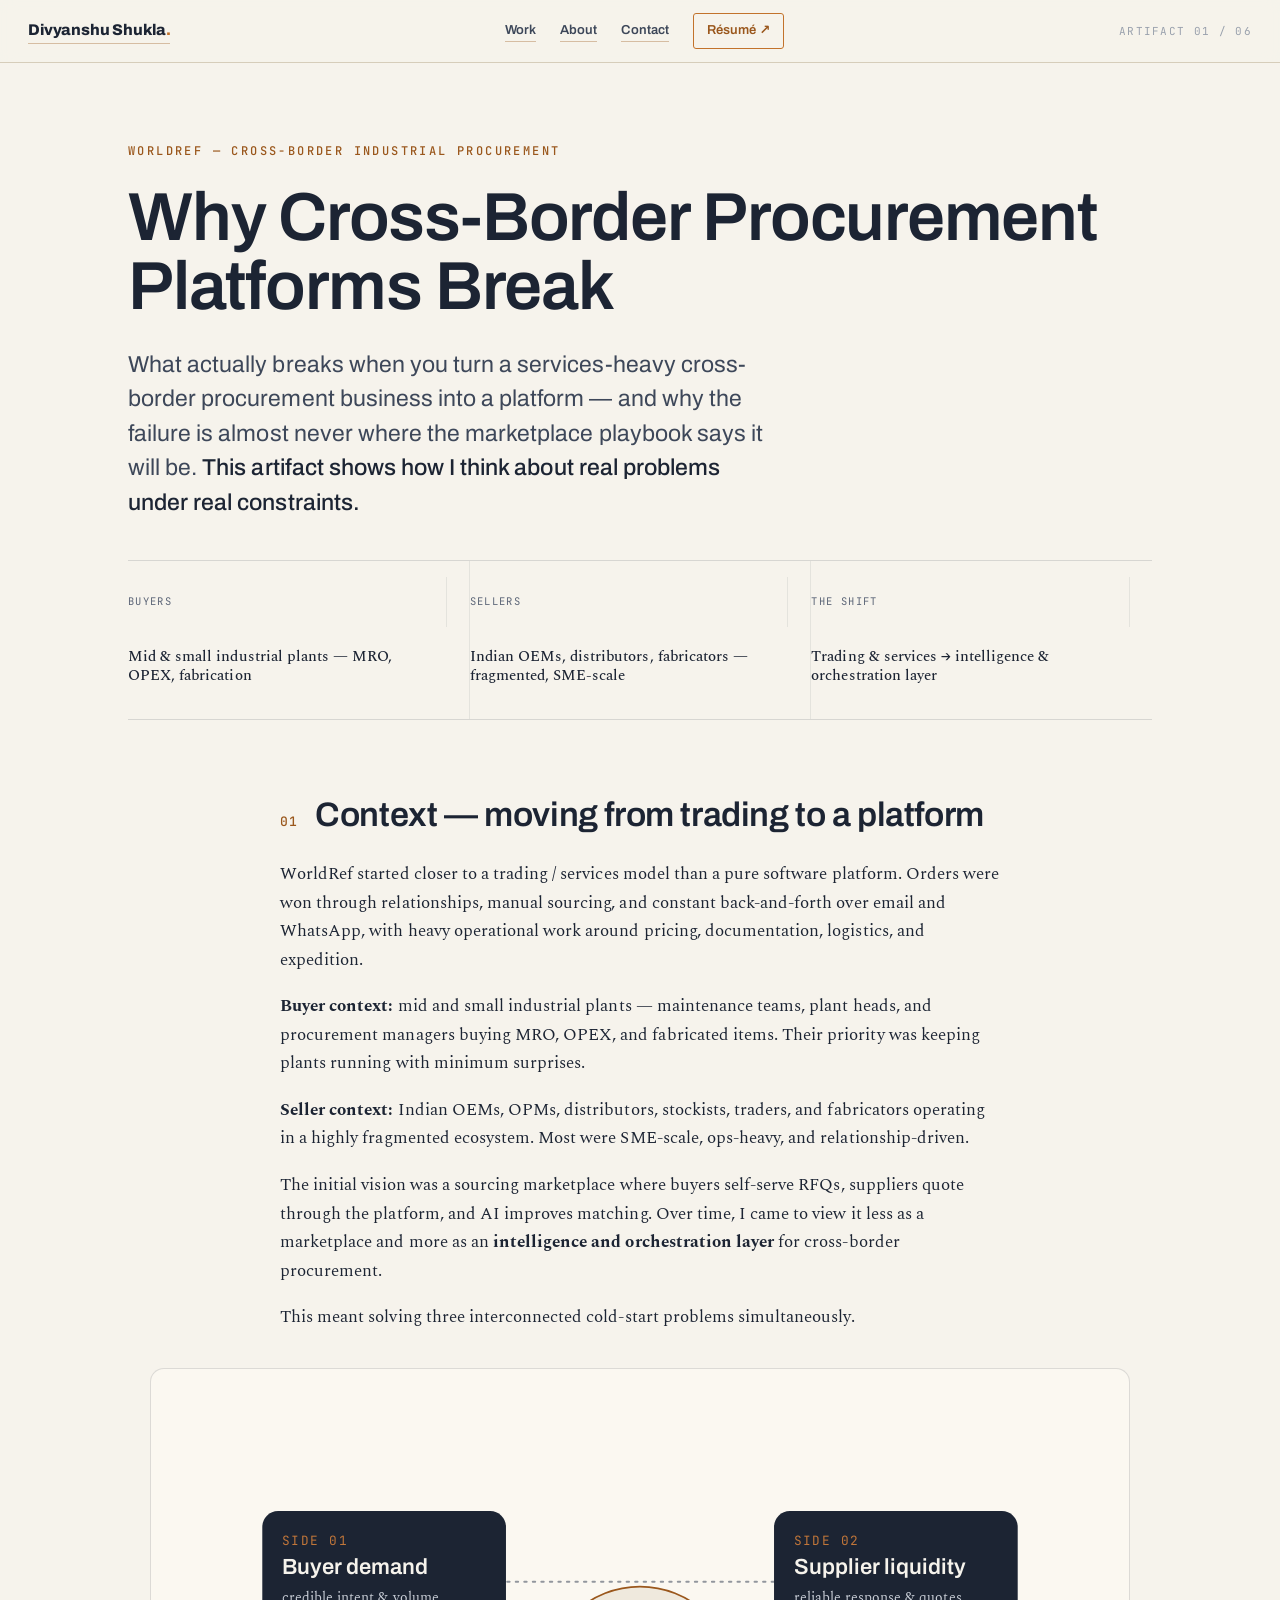
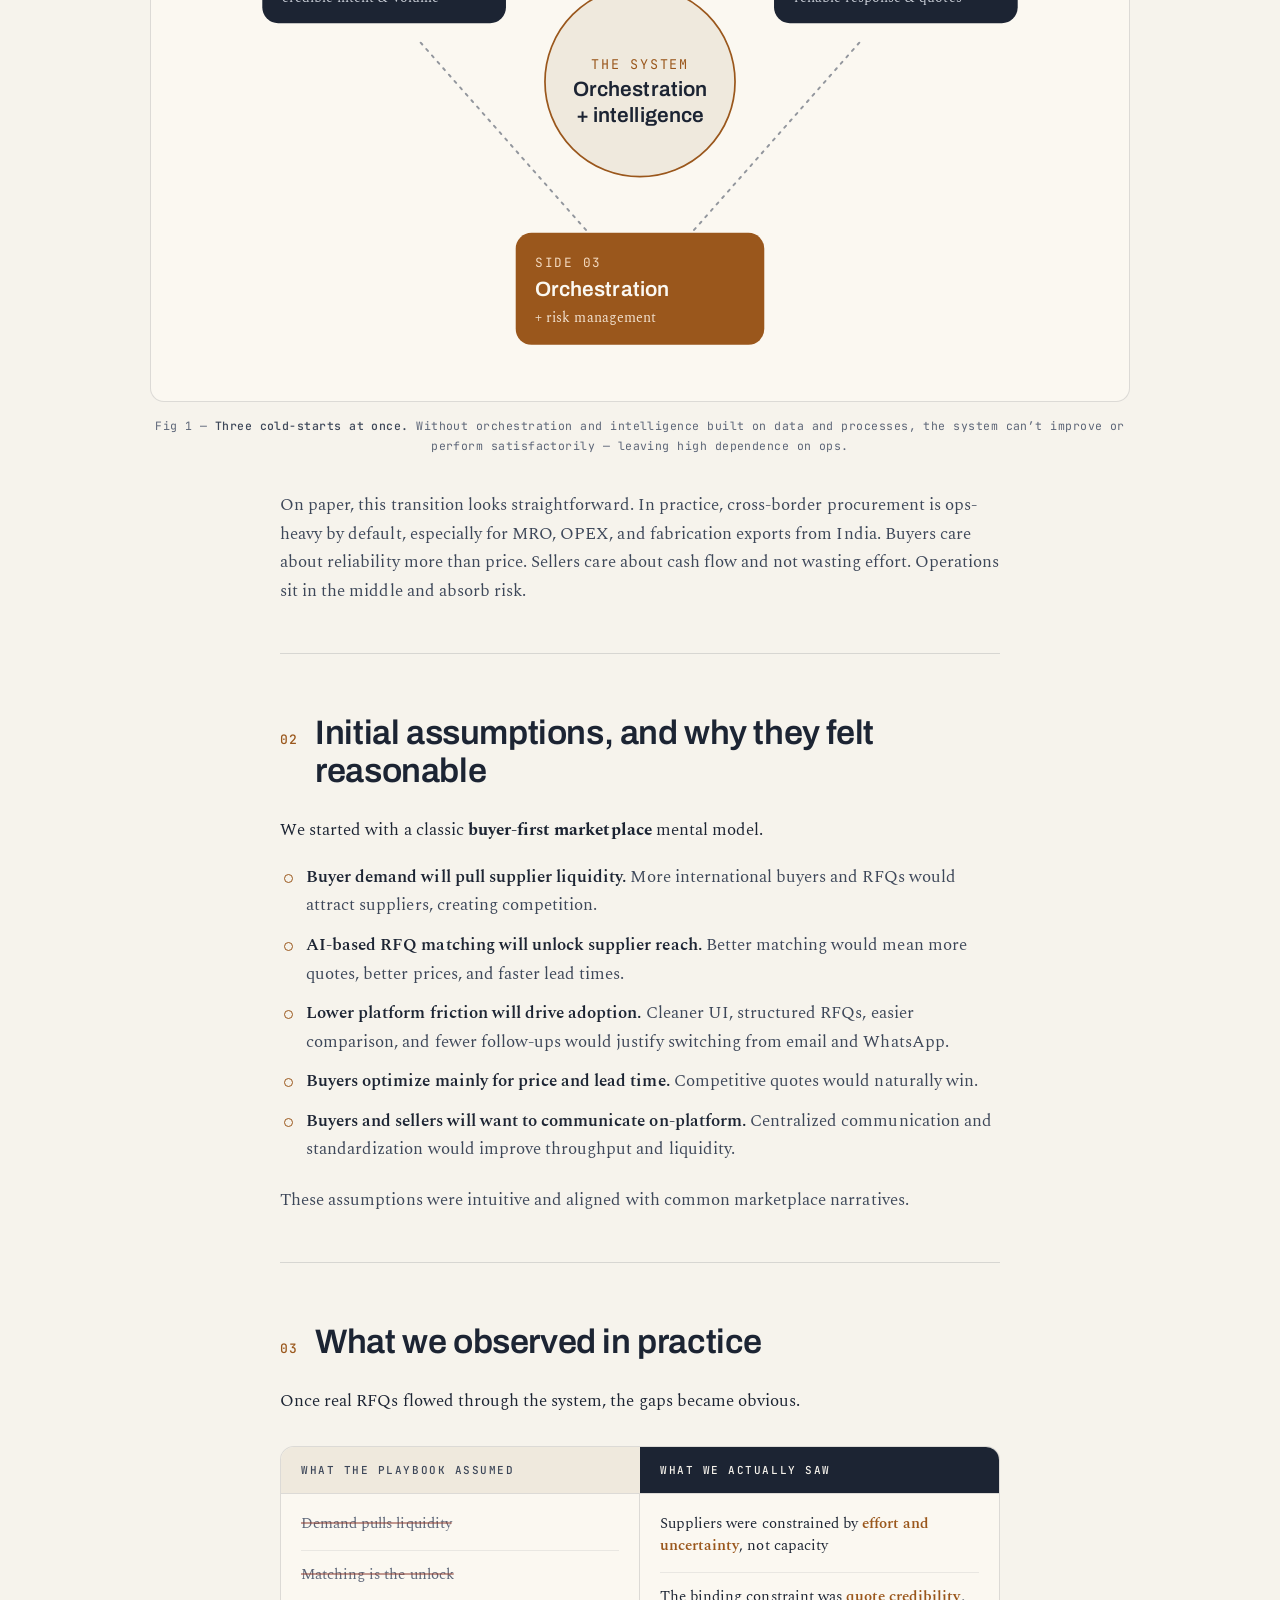
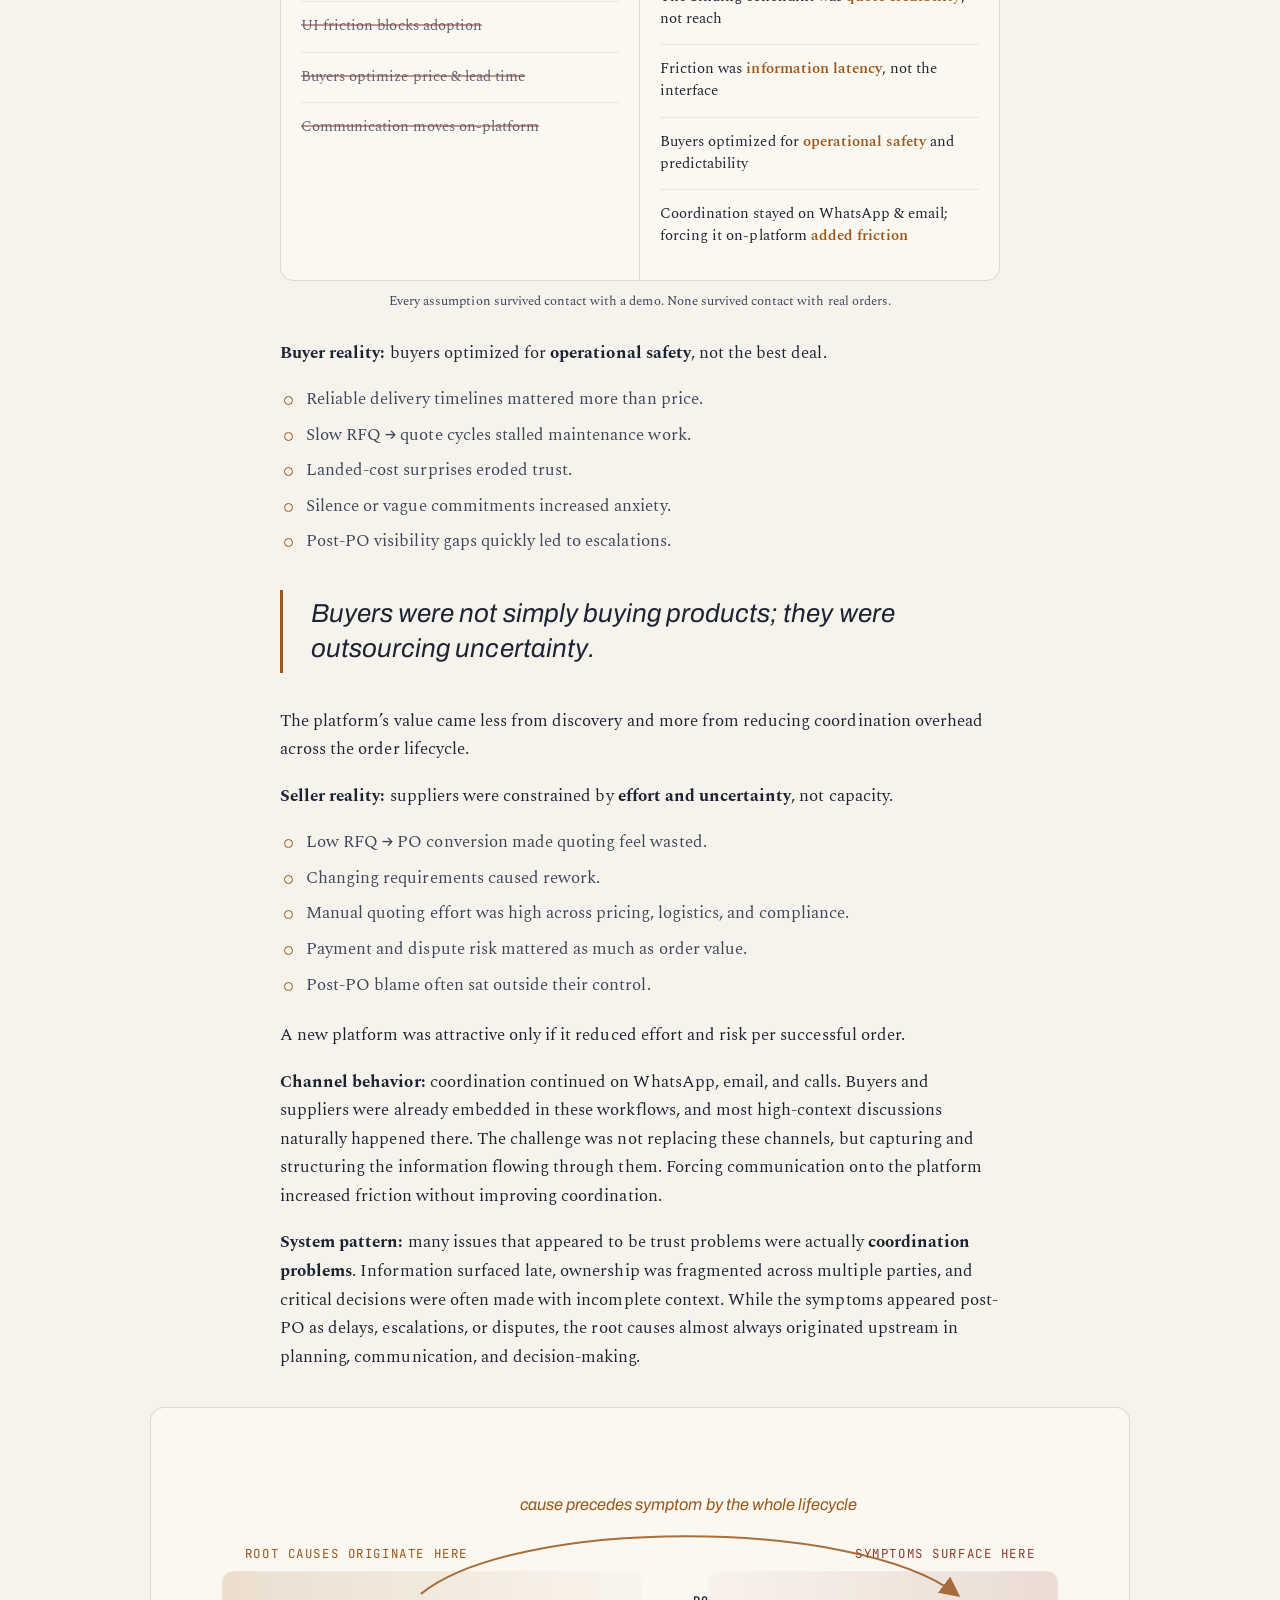
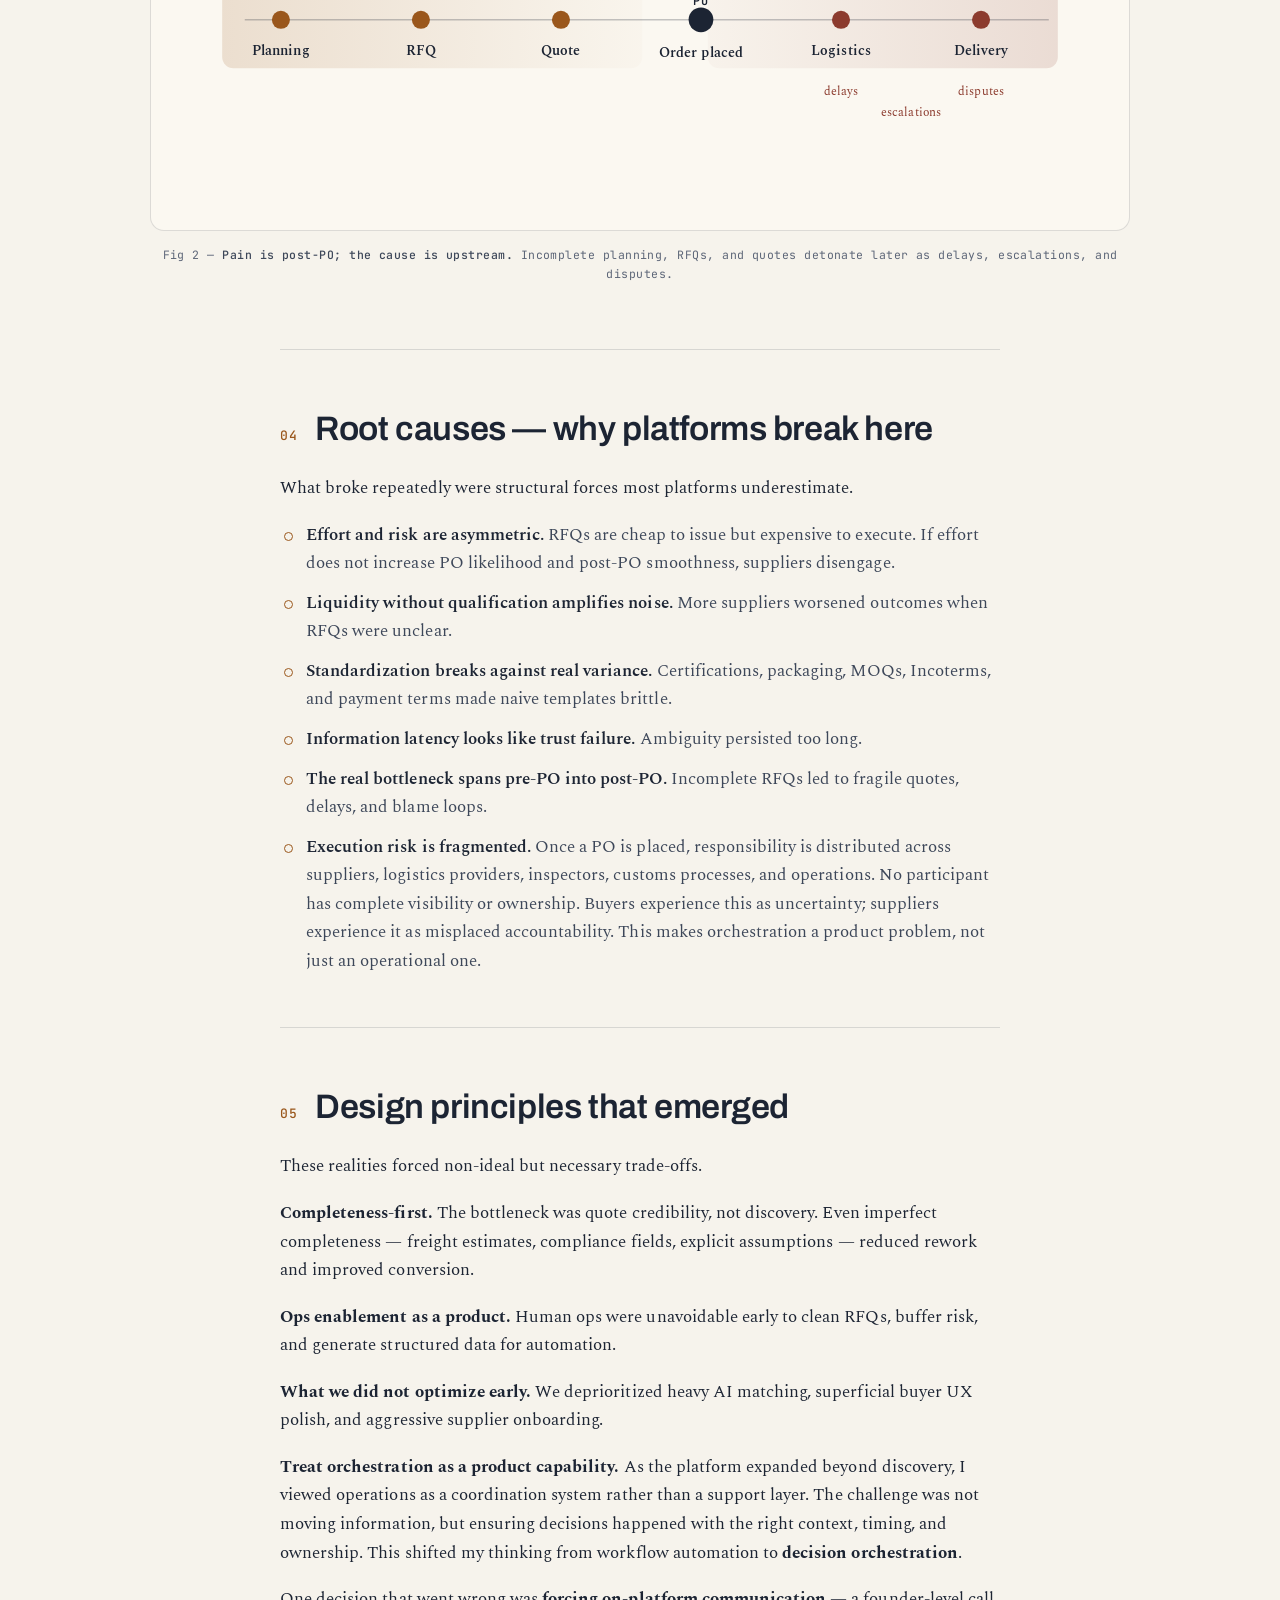
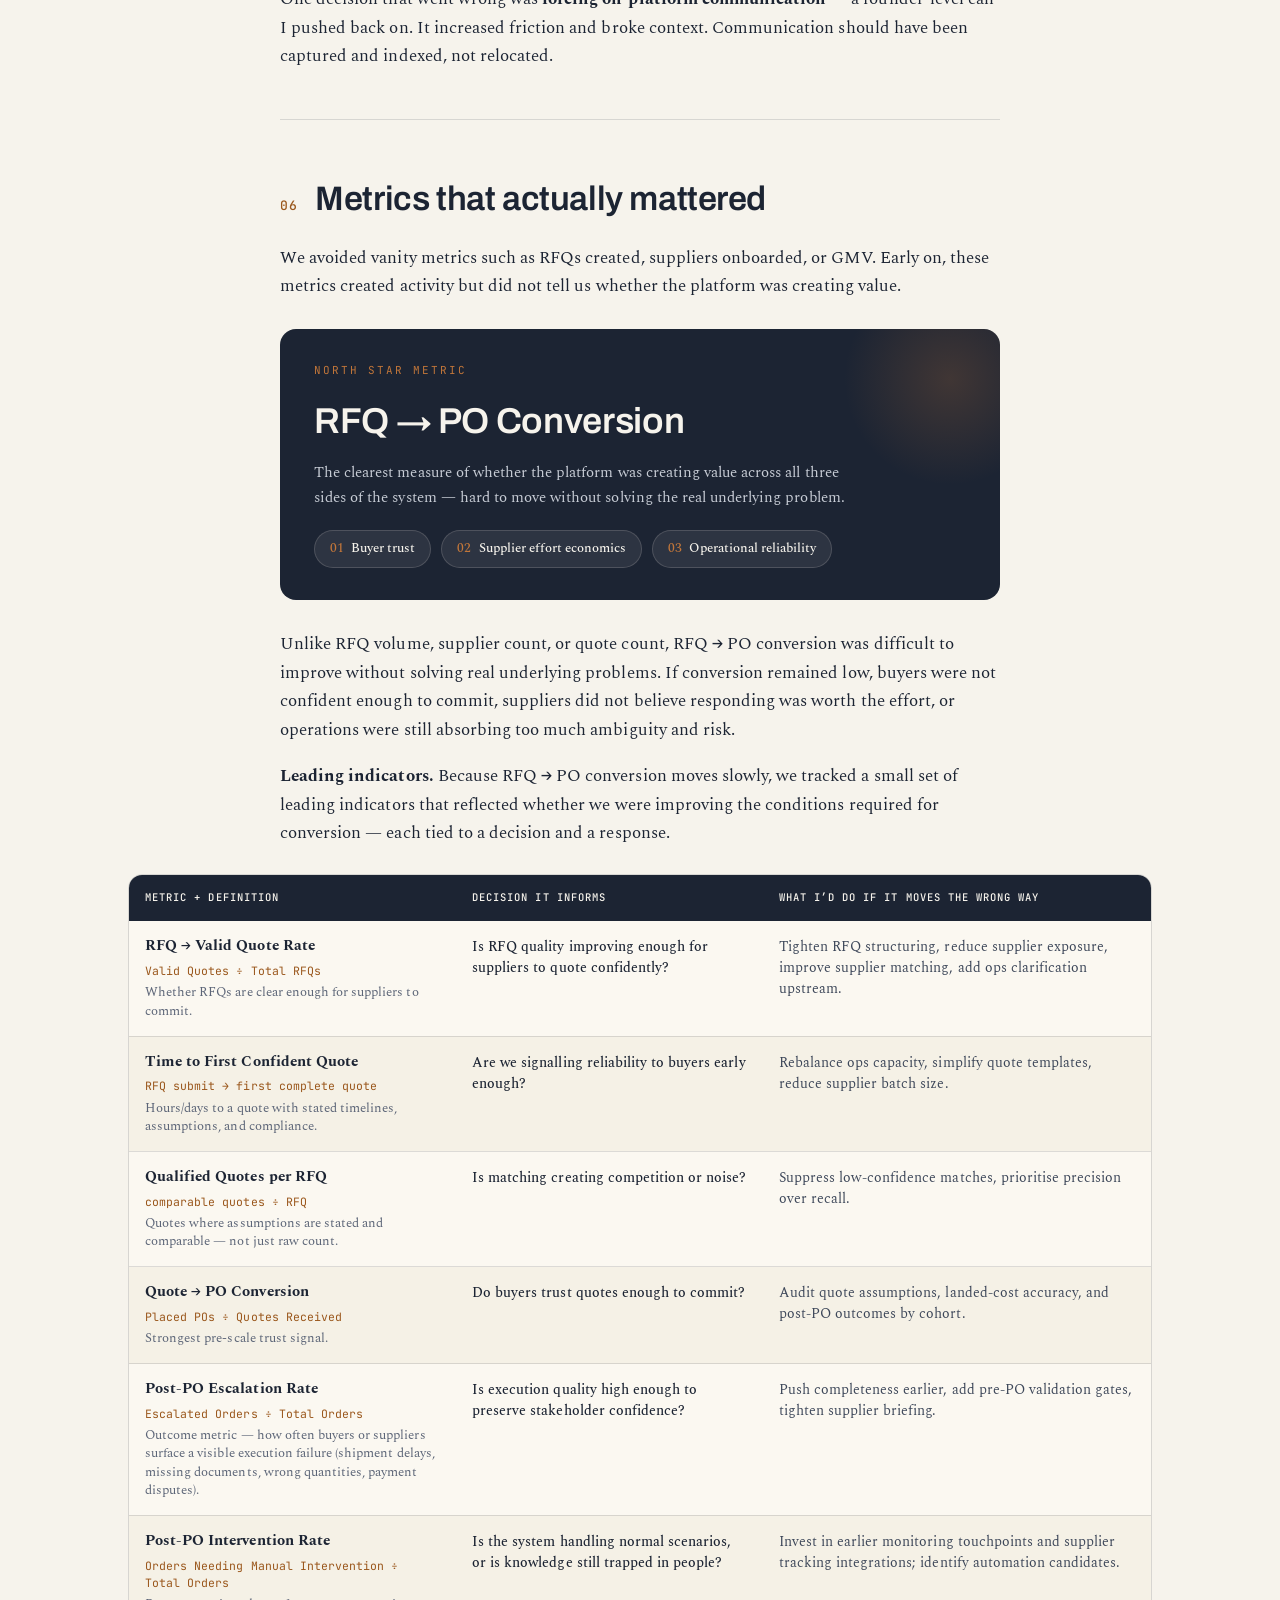
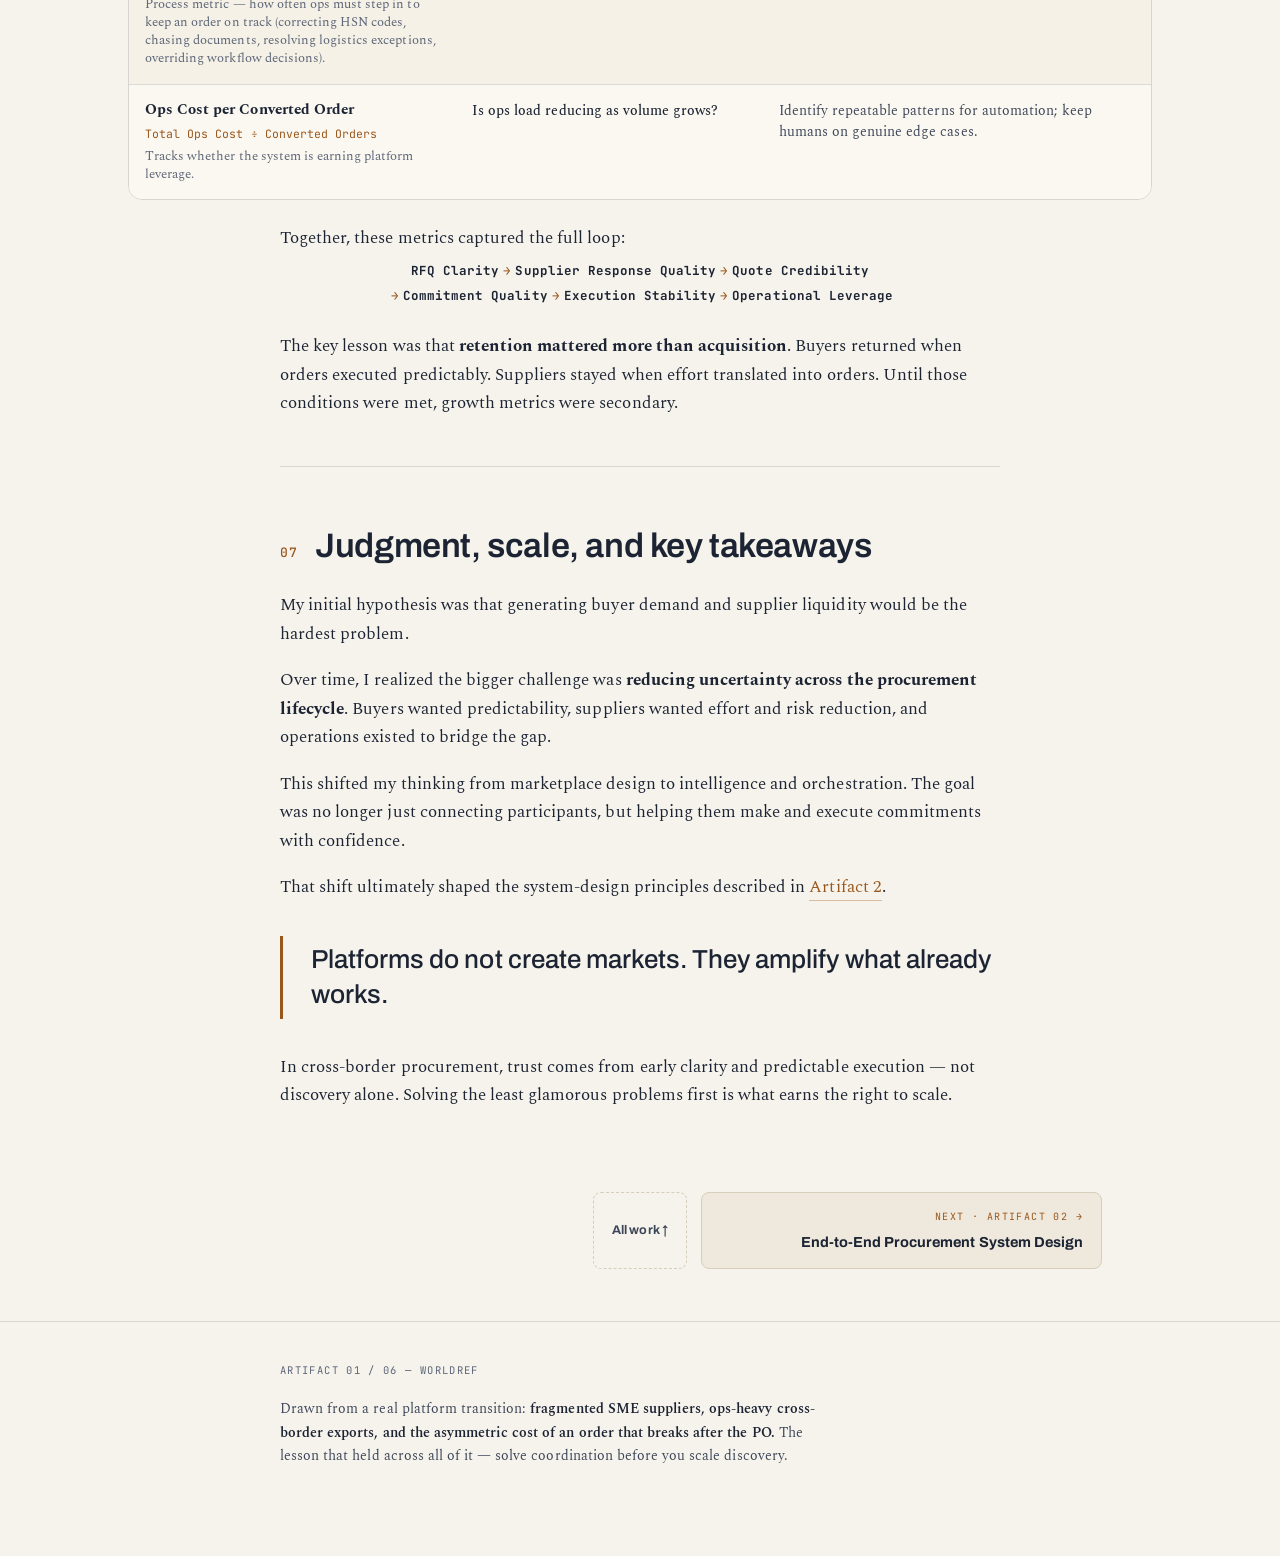
==== artifact-1-why-platforms-break.html @ 14a61c85 "Initial portfolio launch Static PM portfolio — 6 case-study artifacts + homepage, shared design syst" ====
<!DOCTYPE html>
<html lang="en">
<head>
<meta charset="utf-8">
<meta name="viewport" content="width=device-width, initial-scale=1">
<title>Why Cross-Border Procurement Platforms Break</title>
<link rel="preconnect" href="https://fonts.googleapis.com">
<link rel="preconnect" href="https://fonts.gstatic.com" crossorigin>
<link href="https://fonts.googleapis.com/css2?family=Spectral:ital,wght@0,400;0,500;0,600;1,400&family=Archivo:wght@400;500;600;700;800&family=JetBrains+Mono:wght@400;500&display=swap" rel="stylesheet">
<link rel="stylesheet" href="assets/pf-chrome.css">
<style>
  :root{
    --paper:#f6f3ec;
    --paper-2:#fbf8f1;
    --tan:#efe9dd;
    --tan-2:#e7e0d1;
    --ink:#1c2433;
    --slate:#3d4759;
    --slate-2:#5d6678;
    --amber:#9a571c;
    --amber-2:#c1763a;
    --clay:#8c3b2e;
    --line:rgba(28,36,51,.14);
    --line-2:rgba(28,36,51,.08);
    --serif:'Archivo',system-ui,-apple-system,sans-serif;
    --sans:'Spectral',Georgia,'Times New Roman',serif;
    --mono:'JetBrains Mono',ui-monospace,Menlo,monospace;
  }
  *{box-sizing:border-box}
  html{-webkit-text-size-adjust:100%}
  body{
    margin:0;background:var(--paper);color:var(--ink);
    font-family:var(--sans);font-size:17px;line-height:1.68;
    font-weight:400;letter-spacing:.002em;
    -webkit-font-smoothing:antialiased;text-rendering:optimizeLegibility;
  }
  ::selection{background:rgba(154,87,28,.22)}

  .wrap{max-width:1080px;margin:0 auto;padding:0 28px}
  .col{max-width:720px;margin-left:auto;margin-right:auto}

  /* ---- masthead ---- */
  .topbar{border-bottom:1px solid var(--line);background:rgba(246,243,236,.85);
    backdrop-filter:saturate(120%) blur(4px);position:sticky;top:0;z-index:20}
  .topbar .wrap{display:flex;justify-content:space-between;align-items:center;
    height:52px;font-family:var(--mono);font-size:11.5px;letter-spacing:.14em;
    text-transform:uppercase;color:var(--slate)}
  .topbar b{color:var(--ink);font-weight:500}
  .topbar .r{color:var(--slate-2)}

  header.hero{padding:78px 0 46px}
  .eyebrow{font-family:var(--mono);font-size:12px;letter-spacing:.2em;
    text-transform:uppercase;color:var(--amber);margin:0 0 22px;font-weight:500}
  h1{font-family:var(--serif);font-weight:600;font-size:clamp(38px,6.2vw,68px);
    line-height:1.02;letter-spacing:-.018em;margin:0 0 26px;
    font-optical-sizing:auto}
  .lede{font-family:var(--serif);font-weight:400;font-size:clamp(19px,2.4vw,23px);
    line-height:1.5;color:var(--slate);margin:0;max-width:640px}
  .lede b{color:var(--ink);font-weight:500}
  .metastrip{display:flex;flex-wrap:wrap;gap:0;margin-top:40px;
    border-top:1px solid var(--line);border-bottom:1px solid var(--line)}
  .metastrip div{flex:1 1 0;min-width:150px;padding:16px 22px 16px 0;
    border-right:1px solid var(--line-2)}
  .metastrip div:last-child{border-right:0}
  .metastrip .k{font-family:var(--mono);font-size:10.5px;letter-spacing:.13em;
    text-transform:uppercase;color:var(--slate-2);margin-bottom:5px}
  .metastrip .v{font-size:14.5px;color:var(--ink);font-weight:500;line-height:1.35}

  /* ---- sections ---- */
  section{padding:30px 0}
  .sechead{display:flex;align-items:baseline;gap:18px;margin:0 0 26px}
  .secnum{font-family:var(--mono);font-size:13px;color:var(--amber);
    font-weight:500;letter-spacing:.05em;flex:0 0 auto;padding-top:6px}
  .sechead h2{font-family:var(--serif);font-weight:600;
    font-size:clamp(25px,3.4vw,34px);line-height:1.12;letter-spacing:-.012em;margin:0}
  .rule{height:1px;background:var(--line);max-width:720px;margin:0 auto 30px}

  p{margin:0 0 18px}
  .col>p,.col>.bl,.col>.kicker{}
  .kicker{font-weight:600;color:var(--ink)}
  .muted{color:var(--slate)}
  a{color:var(--amber);text-decoration:none;border-bottom:1px solid rgba(154,87,28,.35)}
  a:hover{border-bottom-color:var(--amber)}

  /* labelled lead-in paragraph (design principles, buyer/seller) */
  .lead-term{font-weight:700;color:var(--ink)}

  /* bullet lists */
  ul.bl{list-style:none;margin:0 0 22px;padding:0}
  ul.bl li{position:relative;padding:0 0 0 26px;margin:0 0 11px;color:var(--slate)}
  ul.bl li::before{content:"";position:absolute;left:4px;top:11px;width:7px;height:7px;
    border:1.5px solid var(--amber);border-radius:50%}
  ul.bl li b{color:var(--ink);font-weight:600}
  ul.bl.tight li{margin-bottom:7px}

  /* pull quote */
  blockquote{margin:34px auto;max-width:720px;padding:6px 0 6px 28px;
    border-left:3px solid var(--amber);
    font-family:var(--serif);font-weight:400;font-style:italic;
    font-size:clamp(20px,2.7vw,26px);line-height:1.36;color:var(--ink)}

  /* figure scaffold */
  figure{margin:36px 0;max-width:980px;margin-left:auto;margin-right:auto}
  figure svg{display:block;width:100%;height:auto}
  figcaption{font-family:var(--mono);font-size:11.5px;letter-spacing:.04em;
    color:var(--slate-2);margin-top:14px;text-align:center}
  figcaption b{color:var(--slate);font-weight:500}
  .figframe{background:var(--paper-2);border:1px solid var(--line);
    border-radius:14px;padding:30px 26px}

  /* reality vs expectation grid */
  .vs{display:grid;grid-template-columns:1fr 1fr;gap:0;margin:30px 0 8px;
    border:1px solid var(--line);border-radius:14px;overflow:hidden;background:var(--paper-2)}
  .vs .vh{font-family:var(--mono);font-size:11px;letter-spacing:.14em;
    text-transform:uppercase;padding:14px 20px;font-weight:500}
  .vs .vh.l{background:var(--tan);color:var(--slate)}
  .vs .vh.r{background:var(--ink);color:var(--paper)}
  .vs .vcol{padding:6px 20px 18px;border-top:1px solid var(--line)}
  .vs .vcol.l{border-right:1px solid var(--line)}
  .vs .row{padding:14px 0;border-bottom:1px solid var(--line-2);font-size:14.5px;line-height:1.5}
  .vs .row:last-child{border-bottom:0}
  .vs .l .row{color:var(--slate-2)}
  .vs .l .row s{text-decoration-color:rgba(140,59,46,.5);text-decoration-thickness:1.5px}
  .vs .r .row{color:var(--ink)}
  .vs .r .row b{color:var(--amber);font-weight:600}

  /* north star card */
  .ns{background:var(--ink);color:var(--paper);border-radius:16px;
    padding:32px 34px;margin:28px 0 30px;position:relative;overflow:hidden}
  .ns::after{content:"";position:absolute;right:-60px;top:-60px;width:220px;height:220px;
    border-radius:50%;background:radial-gradient(circle,rgba(193,118,58,.22),transparent 68%)}
  .ns .nslabel{font-family:var(--mono);font-size:11px;letter-spacing:.18em;
    text-transform:uppercase;color:var(--amber-2);margin-bottom:12px}
  .ns h3{font-family:var(--serif);font-weight:600;font-size:clamp(26px,3.6vw,36px);
    margin:0 0 8px;letter-spacing:-.01em}
  .ns .nssub{color:#c8cdd6;font-size:15px;margin:0 0 20px;max-width:560px}
  .ns .three{display:flex;flex-wrap:wrap;gap:10px;position:relative;z-index:1}
  .ns .three span{font-size:13px;font-weight:500;background:rgba(246,243,236,.08);
    border:1px solid rgba(246,243,236,.16);border-radius:999px;padding:7px 15px;color:var(--paper)}
  .ns .three span i{color:var(--amber-2);font-style:normal;margin-right:7px}

  /* metrics table */
  .tablewrap{margin:26px 0 14px;border:1px solid var(--line);border-radius:14px;overflow:hidden}
  table{width:100%;border-collapse:collapse;font-size:14px;background:var(--paper-2)}
  thead th{background:var(--ink);color:var(--paper);text-align:left;
    font-family:var(--mono);font-size:10.5px;letter-spacing:.1em;text-transform:uppercase;
    font-weight:500;padding:14px 16px;vertical-align:top}
  tbody td{padding:15px 16px;border-top:1px solid var(--line);vertical-align:top;
    color:var(--slate);line-height:1.5}
  tbody tr:nth-child(even){background:rgba(231,224,209,.34)}
  .m-name{font-weight:700;color:var(--ink);font-size:14.5px;display:block;margin-bottom:4px;
    font-family:var(--sans)}
  .m-form{font-family:var(--mono);font-size:11.5px;color:var(--amber);display:block;margin-bottom:5px}
  .m-def{color:var(--slate-2);font-size:12.5px;line-height:1.45;display:block}
  td.col-dec{color:var(--ink);font-weight:500}

  /* causal chain caption inline */
  .chain{font-family:var(--mono);font-size:12.5px;line-height:2;color:var(--slate);
    text-align:center;margin:6px 0 24px}
  .chain b{color:var(--ink)}
  .chain .ar{color:var(--amber);padding:0 4px}

  /* footer */
  footer{margin-top:40px;border-top:1px solid var(--line);padding:40px 0 70px}
  footer .col{color:var(--slate);font-size:14px}
  footer .ferow{display:flex;justify-content:space-between;flex-wrap:wrap;gap:18px;align-items:flex-start}
  footer .tag{font-family:var(--mono);font-size:10.5px;letter-spacing:.13em;
    text-transform:uppercase;color:var(--slate-2)}
  footer .note{max-width:560px}
  footer .note b{color:var(--ink);font-weight:600}

  .reveal{opacity:0;transform:translateY(14px);
    transition:opacity .7s ease,transform .7s ease}
  .reveal.in{opacity:1;transform:none}

  @media (max-width:680px){
    body{font-size:16px}
    .wrap{padding:0 20px}
    .sechead{gap:12px}
    .metastrip div{flex:1 1 46%}
    .vs{grid-template-columns:1fr}
    .vs .vcol.l{border-right:0}
    .vs .vh.l{border-bottom:0}
    .figframe{padding:18px 12px}
    .ns{padding:26px 22px}
    table{font-size:13px}
    thead{display:none}
    tbody td{display:block;border-top:0}
    tbody tr{display:block;border-top:1px solid var(--line);padding:6px 0}
    td.col-dec::before{content:"Decision — ";font-family:var(--mono);font-size:10px;
      letter-spacing:.1em;text-transform:uppercase;color:var(--amber);display:block;margin-bottom:2px}
    td.col-act::before{content:"Response — ";font-family:var(--mono);font-size:10px;
      letter-spacing:.1em;text-transform:uppercase;color:var(--amber);display:block;margin-bottom:2px}
  }
  @media (prefers-reduced-motion:reduce){
    .reveal{opacity:1;transform:none;transition:none}
  }
</style>
</head>
<body>

<nav class="pf-nav">
  <a class="pf-home" href="index.html">Divyanshu Shukla<span class="dot">.</span></a>
  <div class="pf-nav-links">
    <a href="index.html#work">Work</a>
    <a href="index.html#about">About</a>
    <a href="index.html#contact">Contact</a>
    <a class="pf-cta" href="assets/Divyanshu_Shukla_PM_Resume.pdf" target="_blank" rel="noopener">Résumé ↗</a>
  </div>
  <span class="pf-nav-num">Artifact 01 / 06</span>
</nav>

<div class="wrap">

  <header class="hero reveal">
    <p class="eyebrow">WorldRef — cross-border industrial procurement</p>
    <h1>Why Cross-Border Procurement Platforms Break</h1>
    <p class="lede">What actually breaks when you turn a services-heavy cross-border procurement business into a platform — and why the failure is almost never where the marketplace playbook says it will be. <b>This artifact shows how I think about real problems under real constraints.</b></p>
    <div class="metastrip">
      <div><div class="k">Buyers</div><div class="v">Mid &amp; small industrial plants — MRO, OPEX, fabrication</div></div>
      <div><div class="k">Sellers</div><div class="v">Indian OEMs, distributors, fabricators — fragmented, SME-scale</div></div>
      <div><div class="k">The shift</div><div class="v">Trading &amp; services → intelligence &amp; orchestration layer</div></div>
    </div>
  </header>

  <!-- 01 CONTEXT -->
  <section class="reveal">
    <div class="col">
      <div class="sechead"><span class="secnum">01</span><h2>Context — moving from trading to a platform</h2></div>
      <p>WorldRef started closer to a trading / services model than a pure software platform. Orders were won through relationships, manual sourcing, and constant back-and-forth over email and WhatsApp, with heavy operational work around pricing, documentation, logistics, and expedition.</p>
      <p><span class="lead-term">Buyer context:</span> mid and small industrial plants — maintenance teams, plant heads, and procurement managers buying MRO, OPEX, and fabricated items. Their priority was keeping plants running with minimum surprises.</p>
      <p><span class="lead-term">Seller context:</span> Indian OEMs, OPMs, distributors, stockists, traders, and fabricators operating in a highly fragmented ecosystem. Most were SME-scale, ops-heavy, and relationship-driven.</p>
      <p>The initial vision was a sourcing marketplace where buyers self-serve RFQs, suppliers quote through the platform, and AI improves matching. Over time, I came to view it less as a marketplace and more as an <b>intelligence and orchestration layer</b> for cross-border procurement.</p>
      <p>This meant solving three interconnected cold-start problems simultaneously.</p>
    </div>

    <!-- FIG 1: three-sided cold start -->
    <figure class="reveal">
      <div class="figframe">
        <svg viewBox="0 0 760 470" role="img" aria-label="Three interconnected cold-start problems: buyer demand, supplier liquidity, and operational orchestration and risk management, all feeding a central orchestration and intelligence layer.">
          <defs>
            <marker id="ah" markerWidth="9" markerHeight="9" refX="7" refY="4.5" orient="auto">
              <path d="M0,0 L9,4.5 L0,9 z" fill="#3d4759"/>
            </marker>
          </defs>
          <!-- connecting edges (drawn first, behind nodes) -->
          <g stroke="#3d4759" stroke-width="1.6" fill="none" opacity="0.55" stroke-dasharray="2 5" stroke-linecap="round">
            <line x1="250" y1="150" x2="510" y2="150"/>
            <line x1="200" y1="200" x2="350" y2="370"/>
            <line x1="560" y1="200" x2="410" y2="370"/>
          </g>
          <!-- center label -->
          <circle cx="380" cy="232" r="78" fill="#efe9dd" stroke="#9a571c" stroke-width="1.4"/>
          <text x="380" y="222" text-anchor="middle" font-family="JetBrains Mono, monospace" font-size="11" letter-spacing="1.5" fill="#9a571c">THE SYSTEM</text>
          <text x="380" y="244" text-anchor="middle" font-family="Archivo, sans-serif" font-weight="600" font-size="17" fill="#1c2433">Orchestration</text>
          <text x="380" y="265" text-anchor="middle" font-family="Archivo, sans-serif" font-weight="600" font-size="17" fill="#1c2433">+ intelligence</text>

          <!-- node A: buyer demand (top left) -->
          <g>
            <rect x="70" y="92" width="200" height="92" rx="13" fill="#1c2433"/>
            <text x="86" y="120" font-family="JetBrains Mono, monospace" font-size="10.5" letter-spacing="1.2" fill="#c1763a">SIDE 01</text>
            <text x="86" y="144" font-family="Archivo, sans-serif" font-weight="600" font-size="18" fill="#f6f3ec">Buyer demand</text>
            <text x="86" y="167" font-family="Spectral, serif" font-size="11.5" fill="#c8cdd6">credible intent &amp; volume</text>
          </g>
          <!-- node B: supplier liquidity (top right) -->
          <g>
            <rect x="490" y="92" width="200" height="92" rx="13" fill="#1c2433"/>
            <text x="506" y="120" font-family="JetBrains Mono, monospace" font-size="10.5" letter-spacing="1.2" fill="#c1763a">SIDE 02</text>
            <text x="506" y="144" font-family="Archivo, sans-serif" font-weight="600" font-size="18" fill="#f6f3ec">Supplier liquidity</text>
            <text x="506" y="167" font-family="Spectral, serif" font-size="11.5" fill="#c8cdd6">reliable response &amp; quotes</text>
          </g>
          <!-- node C: orchestration & risk (bottom) -->
          <g>
            <rect x="278" y="356" width="204" height="92" rx="13" fill="#9a571c"/>
            <text x="294" y="384" font-family="JetBrains Mono, monospace" font-size="10.5" letter-spacing="1.2" fill="#f3d9bf">SIDE 03</text>
            <text x="294" y="408" font-family="Archivo, sans-serif" font-weight="600" font-size="17" fill="#fbf8f1">Orchestration</text>
            <text x="294" y="429" font-family="Spectral, serif" font-size="11.5" fill="#f3e3d2">+ risk management</text>
          </g>
        </svg>
      </div>
      <figcaption>Fig 1 — <b>Three cold-starts at once.</b> Without orchestration and intelligence built on data and processes, the system can&rsquo;t improve or perform satisfactorily — leaving high dependence on ops.</figcaption>
    </figure>

    <div class="col">
      <p class="muted">On paper, this transition looks straightforward. In practice, cross-border procurement is ops-heavy by default, especially for MRO, OPEX, and fabrication exports from India. Buyers care about reliability more than price. Sellers care about cash flow and not wasting effort. Operations sit in the middle and absorb risk.</p>
    </div>
  </section>

  <div class="rule"></div>

  <!-- 02 ASSUMPTIONS -->
  <section class="reveal">
    <div class="col">
      <div class="sechead"><span class="secnum">02</span><h2>Initial assumptions, and why they felt reasonable</h2></div>
      <p>We started with a classic <b>buyer-first marketplace</b> mental model.</p>
      <ul class="bl">
        <li><b>Buyer demand will pull supplier liquidity.</b> More international buyers and RFQs would attract suppliers, creating competition.</li>
        <li><b>AI-based RFQ matching will unlock supplier reach.</b> Better matching would mean more quotes, better prices, and faster lead times.</li>
        <li><b>Lower platform friction will drive adoption.</b> Cleaner UI, structured RFQs, easier comparison, and fewer follow-ups would justify switching from email and WhatsApp.</li>
        <li><b>Buyers optimize mainly for price and lead time.</b> Competitive quotes would naturally win.</li>
        <li><b>Buyers and sellers will want to communicate on-platform.</b> Centralized communication and standardization would improve throughput and liquidity.</li>
      </ul>
      <p class="muted">These assumptions were intuitive and aligned with common marketplace narratives.</p>
    </div>
  </section>

  <div class="rule"></div>

  <!-- 03 OBSERVED -->
  <section class="reveal">
    <div class="col">
      <div class="sechead"><span class="secnum">03</span><h2>What we observed in practice</h2></div>
      <p>Once real RFQs flowed through the system, the gaps became obvious.</p>
    </div>

    <!-- assumption vs reality -->
    <div class="col">
      <div class="vs">
        <div class="vh l">What the playbook assumed</div>
        <div class="vh r">What we actually saw</div>
        <div class="vcol l">
          <div class="row"><s>Demand pulls liquidity</s></div>
          <div class="row"><s>Matching is the unlock</s></div>
          <div class="row"><s>UI friction blocks adoption</s></div>
          <div class="row"><s>Buyers optimize price &amp; lead time</s></div>
          <div class="row"><s>Communication moves on-platform</s></div>
        </div>
        <div class="vcol r">
          <div class="row">Suppliers were constrained by <b>effort and uncertainty</b>, not capacity</div>
          <div class="row">The binding constraint was <b>quote credibility</b>, not reach</div>
          <div class="row">Friction was <b>information latency</b>, not the interface</div>
          <div class="row">Buyers optimized for <b>operational safety</b> and predictability</div>
          <div class="row">Coordination stayed on WhatsApp &amp; email; forcing it on-platform <b>added friction</b></div>
        </div>
      </div>
      <p class="muted" style="font-size:13px;text-align:center;margin-top:10px">Every assumption survived contact with a demo. None survived contact with real orders.</p>
    </div>

    <div class="col">
      <p style="margin-top:26px"><span class="lead-term">Buyer reality:</span> buyers optimized for <b>operational safety</b>, not the best deal.</p>
      <ul class="bl tight">
        <li>Reliable delivery timelines mattered more than price.</li>
        <li>Slow RFQ → quote cycles stalled maintenance work.</li>
        <li>Landed-cost surprises eroded trust.</li>
        <li>Silence or vague commitments increased anxiety.</li>
        <li>Post-PO visibility gaps quickly led to escalations.</li>
      </ul>
    </div>

    <blockquote>Buyers were not simply buying products; they were outsourcing uncertainty.</blockquote>

    <div class="col">
      <p>The platform&rsquo;s value came less from discovery and more from reducing coordination overhead across the order lifecycle.</p>
      <p><span class="lead-term">Seller reality:</span> suppliers were constrained by <b>effort and uncertainty</b>, not capacity.</p>
      <ul class="bl tight">
        <li>Low RFQ → PO conversion made quoting feel wasted.</li>
        <li>Changing requirements caused rework.</li>
        <li>Manual quoting effort was high across pricing, logistics, and compliance.</li>
        <li>Payment and dispute risk mattered as much as order value.</li>
        <li>Post-PO blame often sat outside their control.</li>
      </ul>
      <p>A new platform was attractive only if it reduced effort and risk per successful order.</p>
      <p><span class="lead-term">Channel behavior:</span> coordination continued on WhatsApp, email, and calls. Buyers and suppliers were already embedded in these workflows, and most high-context discussions naturally happened there. The challenge was not replacing these channels, but capturing and structuring the information flowing through them. Forcing communication onto the platform increased friction without improving coordination.</p>
      <p><span class="lead-term">System pattern:</span> many issues that appeared to be trust problems were actually <b>coordination problems</b>. Information surfaced late, ownership was fragmented across multiple parties, and critical decisions were often made with incomplete context. While the symptoms appeared post-PO as delays, escalations, or disputes, the root causes almost always originated upstream in planning, communication, and decision-making.</p>
    </div>

    <!-- FIG 2: causes upstream, symptoms downstream -->
    <figure class="reveal">
      <div class="figframe">
        <svg viewBox="0 0 820 320" role="img" aria-label="A procurement lifecycle from planning to delivery. Root causes originate upstream in planning, RFQ, and quoting; symptoms surface downstream post-PO as delays, escalations, and disputes.">
          <defs>
            <marker id="ah2" markerWidth="10" markerHeight="10" refX="7.5" refY="5" orient="auto">
              <path d="M0,0 L10,5 L0,10 z" fill="#9a571c"/>
            </marker>
            <linearGradient id="up" x1="0" x2="1" y1="0" y2="0">
              <stop offset="0" stop-color="#9a571c" stop-opacity="0.16"/>
              <stop offset="1" stop-color="#9a571c" stop-opacity="0.02"/>
            </linearGradient>
            <linearGradient id="dn" x1="0" x2="1" y1="0" y2="0">
              <stop offset="0" stop-color="#8c3b2e" stop-opacity="0.03"/>
              <stop offset="1" stop-color="#8c3b2e" stop-opacity="0.15"/>
            </linearGradient>
          </defs>

          <!-- zone bands -->
          <rect x="40" y="118" width="372" height="86" rx="10" fill="url(#up)"/>
          <rect x="470" y="118" width="310" height="86" rx="10" fill="url(#dn)"/>
          <text x="60" y="106" font-family="JetBrains Mono, monospace" font-size="11" letter-spacing="1.4" fill="#9a571c">ROOT CAUSES ORIGINATE HERE</text>
          <text x="760" y="106" text-anchor="end" font-family="JetBrains Mono, monospace" font-size="11" letter-spacing="1.4" fill="#8c3b2e">SYMPTOMS SURFACE HERE</text>

          <!-- stage track -->
          <line x1="60" y1="161" x2="772" y2="161" stroke="#1c2433" stroke-width="1.4" opacity="0.25"/>

          <!-- stages -->
          <g font-family="Spectral, serif" font-size="12.5" fill="#1c2433" text-anchor="middle" font-weight="600">
            <!-- upstream -->
            <circle cx="92"  cy="161" r="8" fill="#9a571c"/>
            <text x="92"  y="192">Planning</text>
            <circle cx="216" cy="161" r="8" fill="#9a571c"/>
            <text x="216" y="192">RFQ</text>
            <circle cx="340" cy="161" r="8" fill="#9a571c"/>
            <text x="340" y="192">Quote</text>
            <!-- the PO pivot -->
            <circle cx="464" cy="161" r="11" fill="#1c2433"/>
            <text x="464" y="148" fill="#1c2433" font-family="JetBrains Mono, monospace" font-size="10.5" letter-spacing="1">PO</text>
            <text x="464" y="194">Order placed</text>
            <!-- downstream -->
            <circle cx="588" cy="161" r="8" fill="#8c3b2e"/>
            <text x="588" y="192">Logistics</text>
            <circle cx="712" cy="161" r="8" fill="#8c3b2e"/>
            <text x="712" y="192">Delivery</text>
          </g>

          <!-- causal arc from upstream to downstream -->
          <path d="M216,138 C300,70 600,70 690,138" fill="none" stroke="#9a571c" stroke-width="1.8" marker-end="url(#ah2)" opacity="0.85"/>
          <text x="453" y="64" text-anchor="middle" font-family="Archivo, sans-serif" font-style="italic" font-size="14.5" fill="#9a571c">cause precedes symptom by the whole lifecycle</text>

          <!-- downstream symptom labels -->
          <g font-family="Spectral, serif" font-size="11" fill="#8c3b2e" text-anchor="middle">
            <text x="588" y="228">delays</text>
            <text x="650" y="246">escalations</text>
            <text x="712" y="228">disputes</text>
          </g>
        </svg>
      </div>
      <figcaption>Fig 2 — <b>Pain is post-PO; the cause is upstream.</b> Incomplete planning, RFQs, and quotes detonate later as delays, escalations, and disputes.</figcaption>
    </figure>
  </section>

  <div class="rule"></div>

  <!-- 04 ROOT CAUSES -->
  <section class="reveal">
    <div class="col">
      <div class="sechead"><span class="secnum">04</span><h2>Root causes — why platforms break here</h2></div>
      <p>What broke repeatedly were structural forces most platforms underestimate.</p>
      <ul class="bl">
        <li><b>Effort and risk are asymmetric.</b> RFQs are cheap to issue but expensive to execute. If effort does not increase PO likelihood and post-PO smoothness, suppliers disengage.</li>
        <li><b>Liquidity without qualification amplifies noise.</b> More suppliers worsened outcomes when RFQs were unclear.</li>
        <li><b>Standardization breaks against real variance.</b> Certifications, packaging, MOQs, Incoterms, and payment terms made naive templates brittle.</li>
        <li><b>Information latency looks like trust failure.</b> Ambiguity persisted too long.</li>
        <li><b>The real bottleneck spans pre-PO into post-PO.</b> Incomplete RFQs led to fragile quotes, delays, and blame loops.</li>
        <li><b>Execution risk is fragmented.</b> Once a PO is placed, responsibility is distributed across suppliers, logistics providers, inspectors, customs processes, and operations. No participant has complete visibility or ownership. Buyers experience this as uncertainty; suppliers experience it as misplaced accountability. This makes orchestration a product problem, not just an operational one.</li>
      </ul>
    </div>
  </section>

  <div class="rule"></div>

  <!-- 05 DESIGN PRINCIPLES -->
  <section class="reveal">
    <div class="col">
      <div class="sechead"><span class="secnum">05</span><h2>Design principles that emerged</h2></div>
      <p>These realities forced non-ideal but necessary trade-offs.</p>
      <p><span class="lead-term">Completeness-first.</span> The bottleneck was quote credibility, not discovery. Even imperfect completeness — freight estimates, compliance fields, explicit assumptions — reduced rework and improved conversion.</p>
      <p><span class="lead-term">Ops enablement as a product.</span> Human ops were unavoidable early to clean RFQs, buffer risk, and generate structured data for automation.</p>
      <p><span class="lead-term">What we did not optimize early.</span> We deprioritized heavy AI matching, superficial buyer UX polish, and aggressive supplier onboarding.</p>
      <p><span class="lead-term">Treat orchestration as a product capability.</span> As the platform expanded beyond discovery, I viewed operations as a coordination system rather than a support layer. The challenge was not moving information, but ensuring decisions happened with the right context, timing, and ownership. This shifted my thinking from workflow automation to <b>decision orchestration</b>.</p>
      <p>One decision that went wrong was <b>forcing on-platform communication</b> — a founder-level call I pushed back on. It increased friction and broke context. Communication should have been captured and indexed, not relocated.</p>
    </div>
  </section>

  <div class="rule"></div>

  <!-- 06 METRICS -->
  <section class="reveal">
    <div class="col">
      <div class="sechead"><span class="secnum">06</span><h2>Metrics that actually mattered</h2></div>
      <p>We avoided vanity metrics such as RFQs created, suppliers onboarded, or GMV. Early on, these metrics created activity but did not tell us whether the platform was creating value.</p>
    </div>

    <!-- north star -->
    <div class="col">
      <div class="ns">
        <div class="nslabel">North Star Metric</div>
        <h3>RFQ → PO Conversion</h3>
        <p class="nssub">The clearest measure of whether the platform was creating value across all three sides of the system — hard to move without solving the real underlying problem.</p>
        <div class="three">
          <span><i>01</i>Buyer trust</span>
          <span><i>02</i>Supplier effort economics</span>
          <span><i>03</i>Operational reliability</span>
        </div>
      </div>
      <p>Unlike RFQ volume, supplier count, or quote count, RFQ → PO conversion was difficult to improve without solving real underlying problems. If conversion remained low, buyers were not confident enough to commit, suppliers did not believe responding was worth the effort, or operations were still absorbing too much ambiguity and risk.</p>
      <p style="margin-bottom:6px"><span class="lead-term">Leading indicators.</span> Because RFQ → PO conversion moves slowly, we tracked a small set of leading indicators that reflected whether we were improving the conditions required for conversion — each tied to a decision and a response.</p>
    </div>

    <!-- table -->
    <div class="tablewrap reveal">
      <table>
        <thead>
          <tr>
            <th style="width:32%">Metric + definition</th>
            <th style="width:30%">Decision it informs</th>
            <th style="width:38%">What I&rsquo;d do if it moves the wrong way</th>
          </tr>
        </thead>
        <tbody>
          <tr>
            <td><span class="m-name">RFQ → Valid Quote Rate</span><span class="m-form">Valid Quotes ÷ Total RFQs</span><span class="m-def">Whether RFQs are clear enough for suppliers to commit.</span></td>
            <td class="col-dec">Is RFQ quality improving enough for suppliers to quote confidently?</td>
            <td class="col-act">Tighten RFQ structuring, reduce supplier exposure, improve supplier matching, add ops clarification upstream.</td>
          </tr>
          <tr>
            <td><span class="m-name">Time to First Confident Quote</span><span class="m-form">RFQ submit → first complete quote</span><span class="m-def">Hours/days to a quote with stated timelines, assumptions, and compliance.</span></td>
            <td class="col-dec">Are we signalling reliability to buyers early enough?</td>
            <td class="col-act">Rebalance ops capacity, simplify quote templates, reduce supplier batch size.</td>
          </tr>
          <tr>
            <td><span class="m-name">Qualified Quotes per RFQ</span><span class="m-form">comparable quotes ÷ RFQ</span><span class="m-def">Quotes where assumptions are stated and comparable — not just raw count.</span></td>
            <td class="col-dec">Is matching creating competition or noise?</td>
            <td class="col-act">Suppress low-confidence matches, prioritise precision over recall.</td>
          </tr>
          <tr>
            <td><span class="m-name">Quote → PO Conversion</span><span class="m-form">Placed POs ÷ Quotes Received</span><span class="m-def">Strongest pre-scale trust signal.</span></td>
            <td class="col-dec">Do buyers trust quotes enough to commit?</td>
            <td class="col-act">Audit quote assumptions, landed-cost accuracy, and post-PO outcomes by cohort.</td>
          </tr>
          <tr>
            <td><span class="m-name">Post-PO Escalation Rate</span><span class="m-form">Escalated Orders ÷ Total Orders</span><span class="m-def">Outcome metric — how often buyers or suppliers surface a visible execution failure (shipment delays, missing documents, wrong quantities, payment disputes).</span></td>
            <td class="col-dec">Is execution quality high enough to preserve stakeholder confidence?</td>
            <td class="col-act">Push completeness earlier, add pre-PO validation gates, tighten supplier briefing.</td>
          </tr>
          <tr>
            <td><span class="m-name">Post-PO Intervention Rate</span><span class="m-form">Orders Needing Manual Intervention ÷ Total Orders</span><span class="m-def">Process metric — how often ops must step in to keep an order on track (correcting HSN codes, chasing documents, resolving logistics exceptions, overriding workflow decisions).</span></td>
            <td class="col-dec">Is the system handling normal scenarios, or is knowledge still trapped in people?</td>
            <td class="col-act">Invest in earlier monitoring touchpoints and supplier tracking integrations; identify automation candidates.</td>
          </tr>
          <tr>
            <td><span class="m-name">Ops Cost per Converted Order</span><span class="m-form">Total Ops Cost ÷ Converted Orders</span><span class="m-def">Tracks whether the system is earning platform leverage.</span></td>
            <td class="col-dec">Is ops load reducing as volume grows?</td>
            <td class="col-act">Identify repeatable patterns for automation; keep humans on genuine edge cases.</td>
          </tr>
        </tbody>
      </table>
    </div>

    <div class="col">
      <p style="margin-top:24px;margin-bottom:6px">Together, these metrics captured the full loop:</p>
    </div>
    <div class="chain">
      <b>RFQ Clarity</b><span class="ar">→</span><b>Supplier Response Quality</b><span class="ar">→</span><b>Quote Credibility</b><br>
      <span class="ar">→</span><b>Commitment Quality</b><span class="ar">→</span><b>Execution Stability</b><span class="ar">→</span><b>Operational Leverage</b>
    </div>

    <div class="col">
      <p>The key lesson was that <b>retention mattered more than acquisition</b>. Buyers returned when orders executed predictably. Suppliers stayed when effort translated into orders. Until those conditions were met, growth metrics were secondary.</p>
    </div>
  </section>

  <div class="rule"></div>

  <!-- 07 JUDGMENT -->
  <section class="reveal">
    <div class="col">
      <div class="sechead"><span class="secnum">07</span><h2>Judgment, scale, and key takeaways</h2></div>
      <p>My initial hypothesis was that generating buyer demand and supplier liquidity would be the hardest problem.</p>
      <p>Over time, I realized the bigger challenge was <b>reducing uncertainty across the procurement lifecycle</b>. Buyers wanted predictability, suppliers wanted effort and risk reduction, and operations existed to bridge the gap.</p>
      <p>This shifted my thinking from marketplace design to intelligence and orchestration. The goal was no longer just connecting participants, but helping them make and execute commitments with confidence.</p>
      <p>That shift ultimately shaped the system-design principles described in <a href="artifact-2-system-design.html">Artifact 2</a>.</p>
    </div>
    <blockquote style="border-left-color:var(--amber);font-style:normal;font-weight:500">Platforms do not create markets. They amplify what already works.</blockquote>
    <div class="col">
      <p>In cross-border procurement, trust comes from early clarity and predictable execution — not discovery alone. Solving the least glamorous problems first is what earns the right to scale.</p>
    </div>
  </section>

</div>

<nav class="pf-pager">
  <span class="spacer"></span>
  <a class="index" href="index.html#work">All work ↑</a>
  <a class="next" href="artifact-2-system-design.html"><span class="k">Next · Artifact 02 →</span><span class="t">End-to-End Procurement System Design</span></a>
</nav>

<footer>
  <div class="wrap">
    <div class="col ferow">
      <span class="tag">Artifact 01 / 06 — WorldRef</span>
      <p class="note">Drawn from a real platform transition: <b>fragmented SME suppliers, ops-heavy cross-border exports, and the asymmetric cost of an order that breaks after the PO.</b> The lesson that held across all of it — solve coordination before you scale discovery.</p>
    </div>
  </div>
</footer>

<script>
  (function(){
    var rm = window.matchMedia && window.matchMedia('(prefers-reduced-motion: reduce)').matches;
    var els = document.querySelectorAll('.reveal');
    if(rm || !('IntersectionObserver' in window)){
      els.forEach(function(e){e.classList.add('in')});
      return;
    }
    var io = new IntersectionObserver(function(entries){
      entries.forEach(function(en){
        if(en.isIntersecting){en.target.classList.add('in');io.unobserve(en.target);}
      });
    },{threshold:0.12,rootMargin:'0px 0px -40px 0px'});
    els.forEach(function(e){io.observe(e)});
  })();
</script>
</body>
</html>
---- assets/pf-chrome.css ----
/* ============================================================
   pf-chrome.css — shared portfolio chrome (nav + pager)
   Used by the homepage and all six artifacts so navigation
   is identical everywhere. Palette + type match the artifact-3
   system: Archivo headings / Spectral body / JetBrains Mono labels.
   ============================================================ */
:root{
  --pf-ink:#1c2433;
  --pf-ink-soft:#3d4759;
  --pf-paper:#f6f3ec;
  --pf-paper-2:#efe9dd;
  --pf-line:#d6cdba;
  --pf-signal:#c2722b;
  --pf-signal-deep:#9a571c;
  --pf-signal-wash:#f0e2cf;
  --pf-ghost:#9aa1ad;
}

/* ---- Skip link (a11y) ---- */
.pf-skip{position:absolute;left:-9999px;top:0;background:var(--pf-ink);color:#fff;
  padding:10px 16px;border-radius:0 0 6px 0;z-index:500;font-family:'Archivo',sans-serif;
  font-size:13px;font-weight:600;text-decoration:none}
.pf-skip:focus{left:0}

/* ---- Top nav ---- */
.pf-nav{
  position:sticky;top:0;z-index:200;
  display:flex;align-items:center;justify-content:space-between;gap:18px;
  padding:13px 28px;
  background:rgba(246,243,236,.9);
  -webkit-backdrop-filter:saturate(140%) blur(8px);
  backdrop-filter:saturate(140%) blur(8px);
  border-bottom:1px solid var(--pf-line);
  font-family:'Archivo',system-ui,sans-serif;
}
.pf-nav a{text-decoration:none;color:inherit}
.pf-nav .pf-home{font-weight:800;font-size:15.5px;letter-spacing:-.01em;color:var(--pf-ink);white-space:nowrap}
.pf-nav .pf-home .dot{color:var(--pf-signal)}
.pf-nav-links{display:flex;gap:24px;align-items:center}
.pf-nav-links a{font-size:13px;font-weight:600;color:var(--pf-ink-soft);letter-spacing:.005em;transition:color .15s}
.pf-nav-links a:hover{color:var(--pf-signal-deep)}
.pf-nav-links a.pf-cta{border:1px solid var(--pf-signal);color:var(--pf-signal-deep);
  padding:6px 13px;border-radius:3px}
.pf-nav-links a.pf-cta:hover{background:var(--pf-signal-wash)}
.pf-nav-num{font-family:'JetBrains Mono',ui-monospace,monospace;font-size:11px;
  letter-spacing:.12em;text-transform:uppercase;color:var(--pf-ghost);white-space:nowrap}

@media(max-width:720px){
  .pf-nav{padding:11px 18px}
  .pf-nav-links{gap:14px}
  .pf-nav-links a:not(.pf-cta){display:none}
  .pf-nav-num{display:none}
}

/* ---- Prev / Next pager (artifacts) ---- */
.pf-pager{
  max-width:980px;margin:0 auto;padding:34px 28px 12px;
  display:grid;grid-template-columns:1fr auto 1fr;gap:14px;align-items:stretch;
  font-family:'Archivo',system-ui,sans-serif;
}
.pf-pager a{
  text-decoration:none;border:1px solid var(--pf-line);border-radius:8px;
  padding:16px 18px;background:var(--pf-paper-2);
  transition:border-color .2s,background .2s,transform .2s;display:block}
.pf-pager a:hover{border-color:var(--pf-signal);background:#fbf8f1}
.pf-pager .k{font-family:'JetBrains Mono',ui-monospace,monospace;font-size:10px;
  letter-spacing:.14em;text-transform:uppercase;color:var(--pf-signal-deep);
  display:block;margin-bottom:7px}
.pf-pager .t{font-weight:700;font-size:14.5px;color:var(--pf-ink);line-height:1.32;
  display:block}
.pf-pager .prev{text-align:left}
.pf-pager .next{text-align:right}
.pf-pager .index{display:flex;align-items:center;justify-content:center;text-align:center;
  font-size:12.5px;font-weight:700;color:var(--pf-ink-soft);white-space:nowrap;
  background:transparent;border-style:dashed}
.pf-pager .index:hover{background:transparent;border-color:var(--pf-signal)}
.pf-pager .spacer{border:none;background:transparent;cursor:default}
.pf-pager .spacer:hover{border:none;background:transparent}

@media(max-width:680px){
  .pf-pager{grid-template-columns:1fr;padding:26px 20px 8px}
  .pf-pager .next,.pf-pager .prev{text-align:left}
}
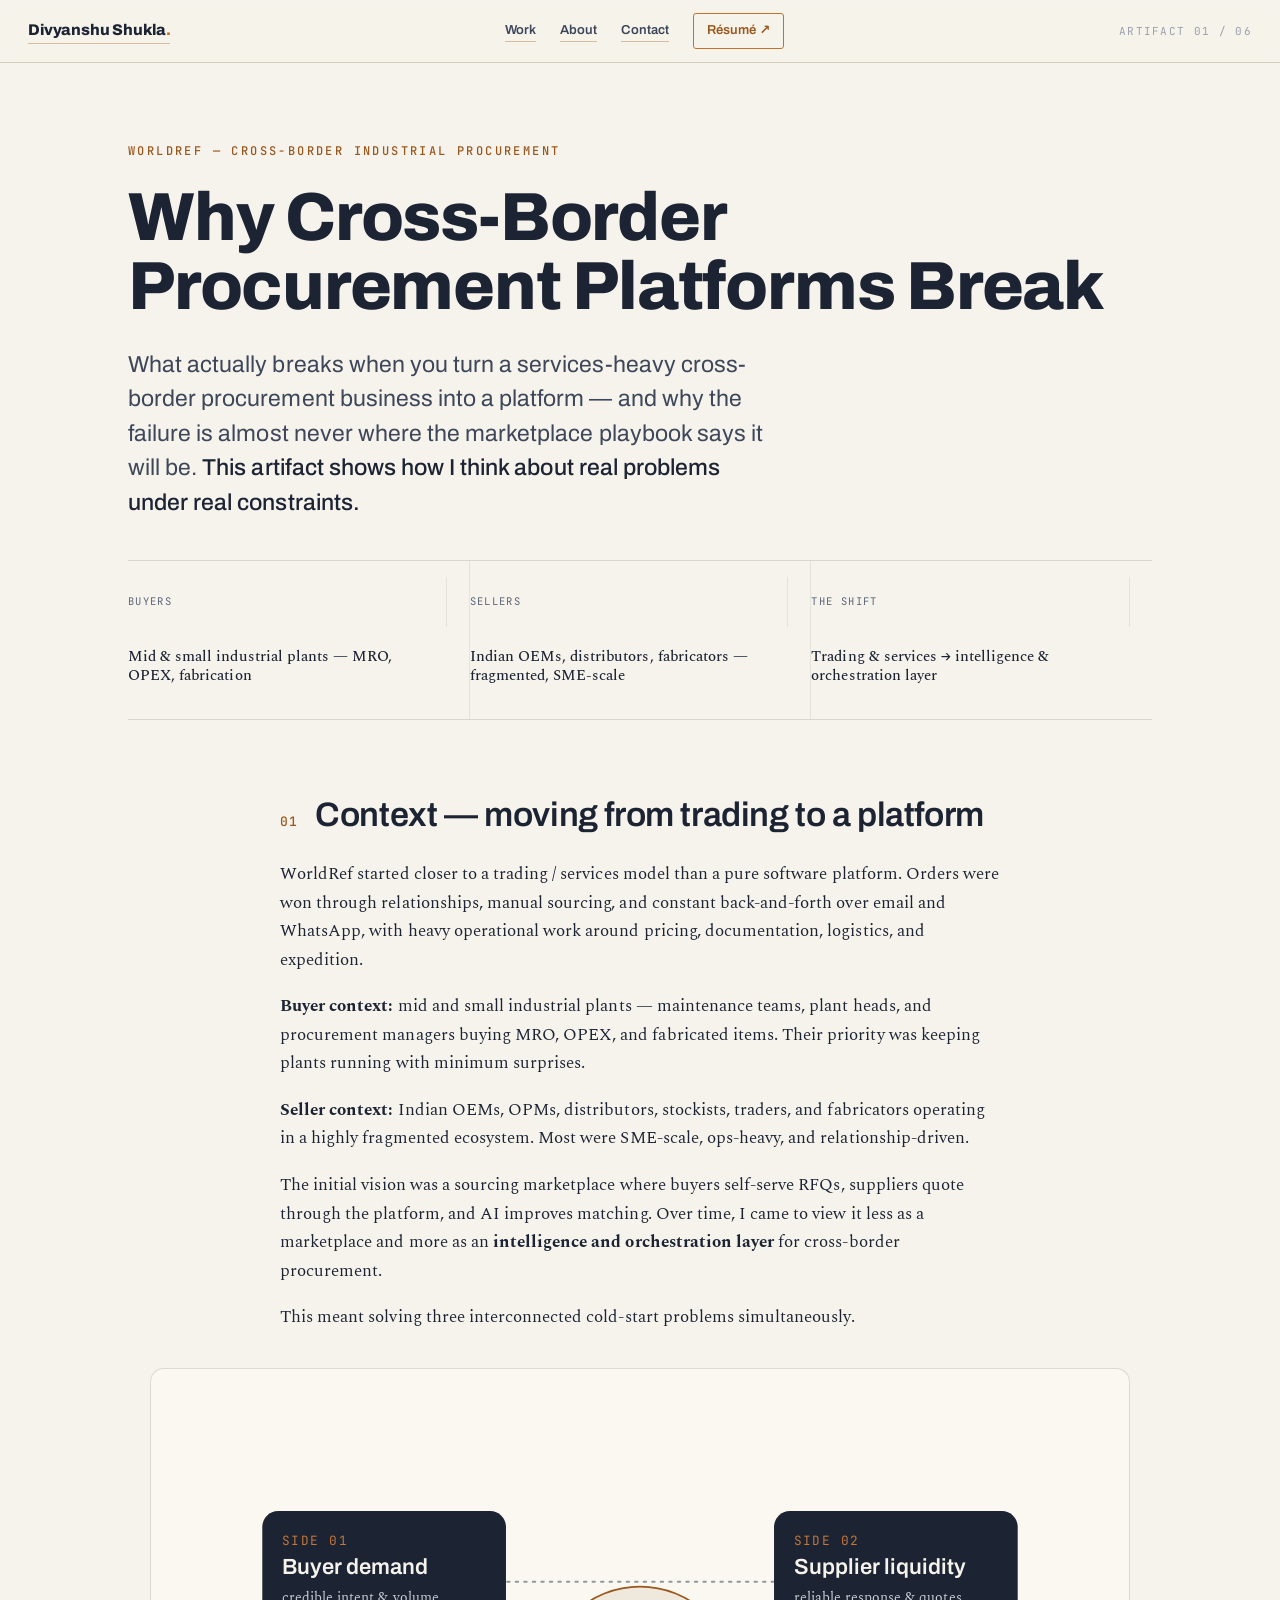
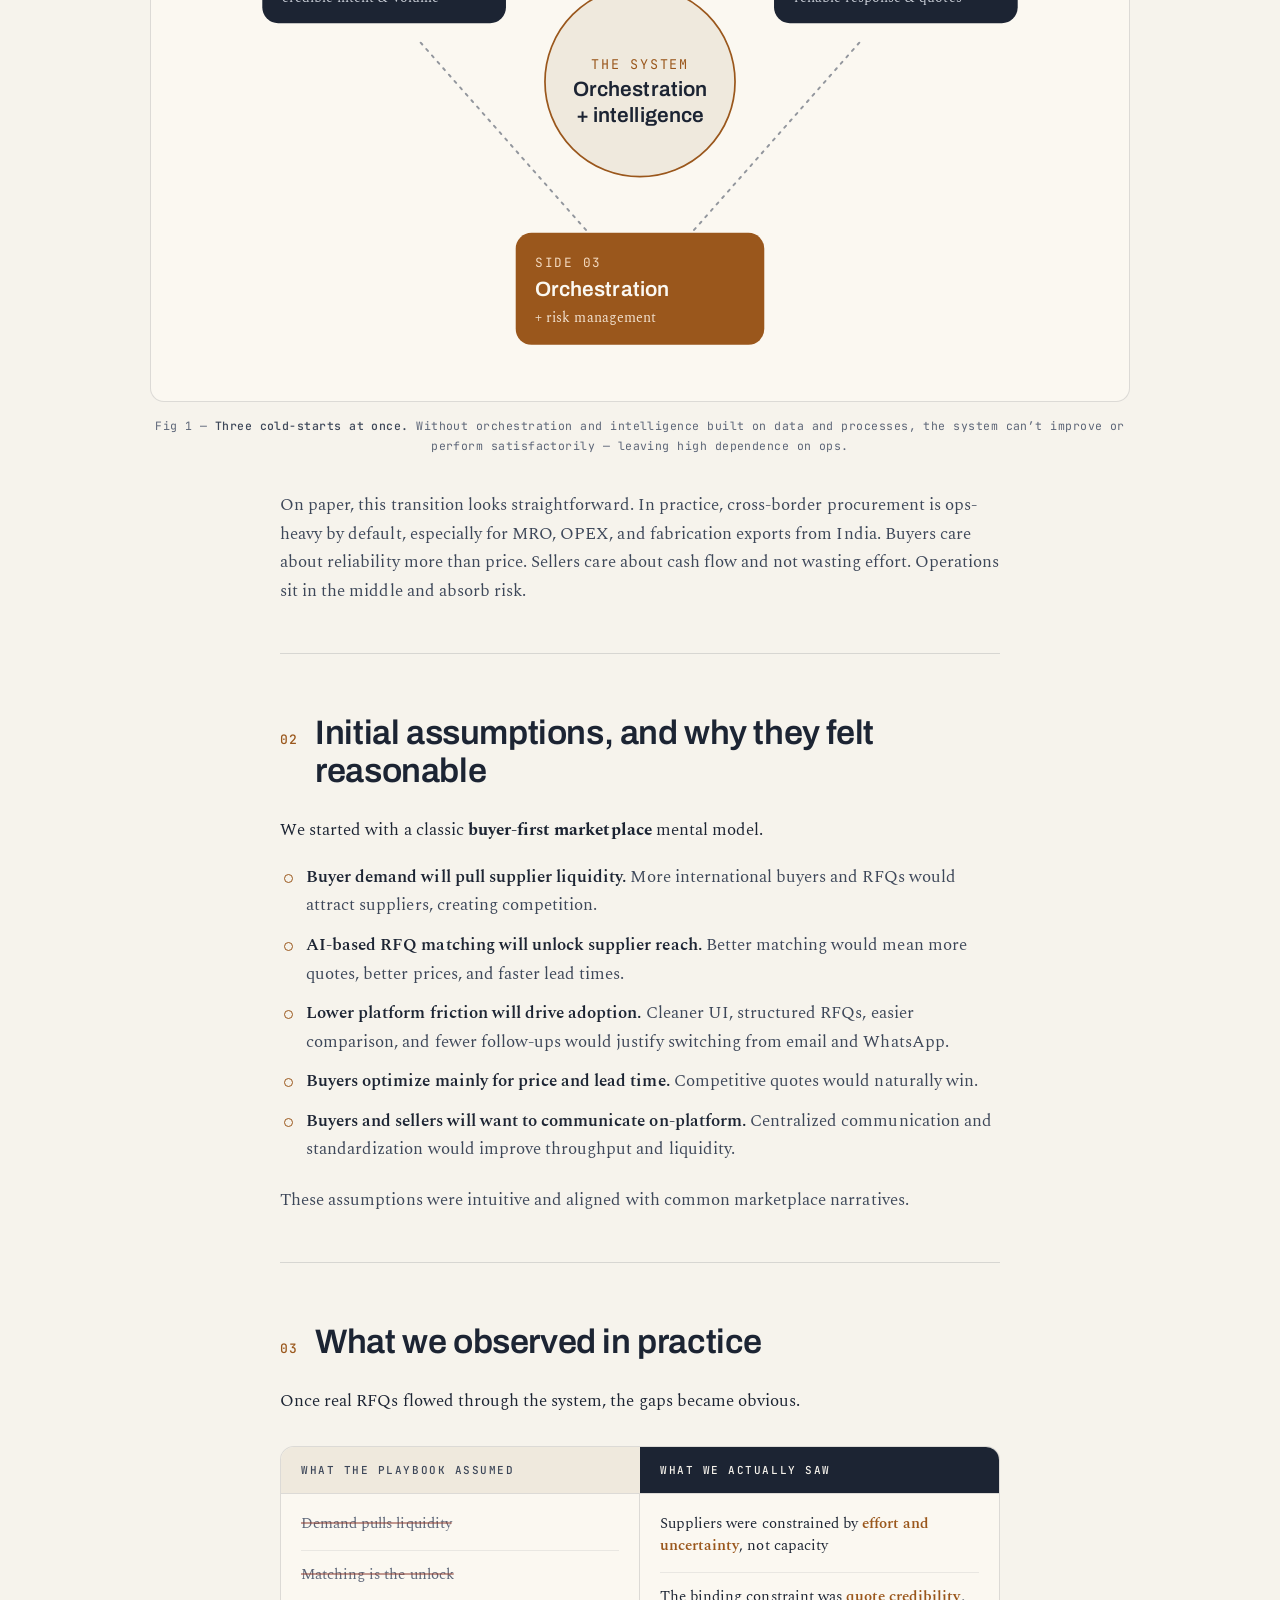
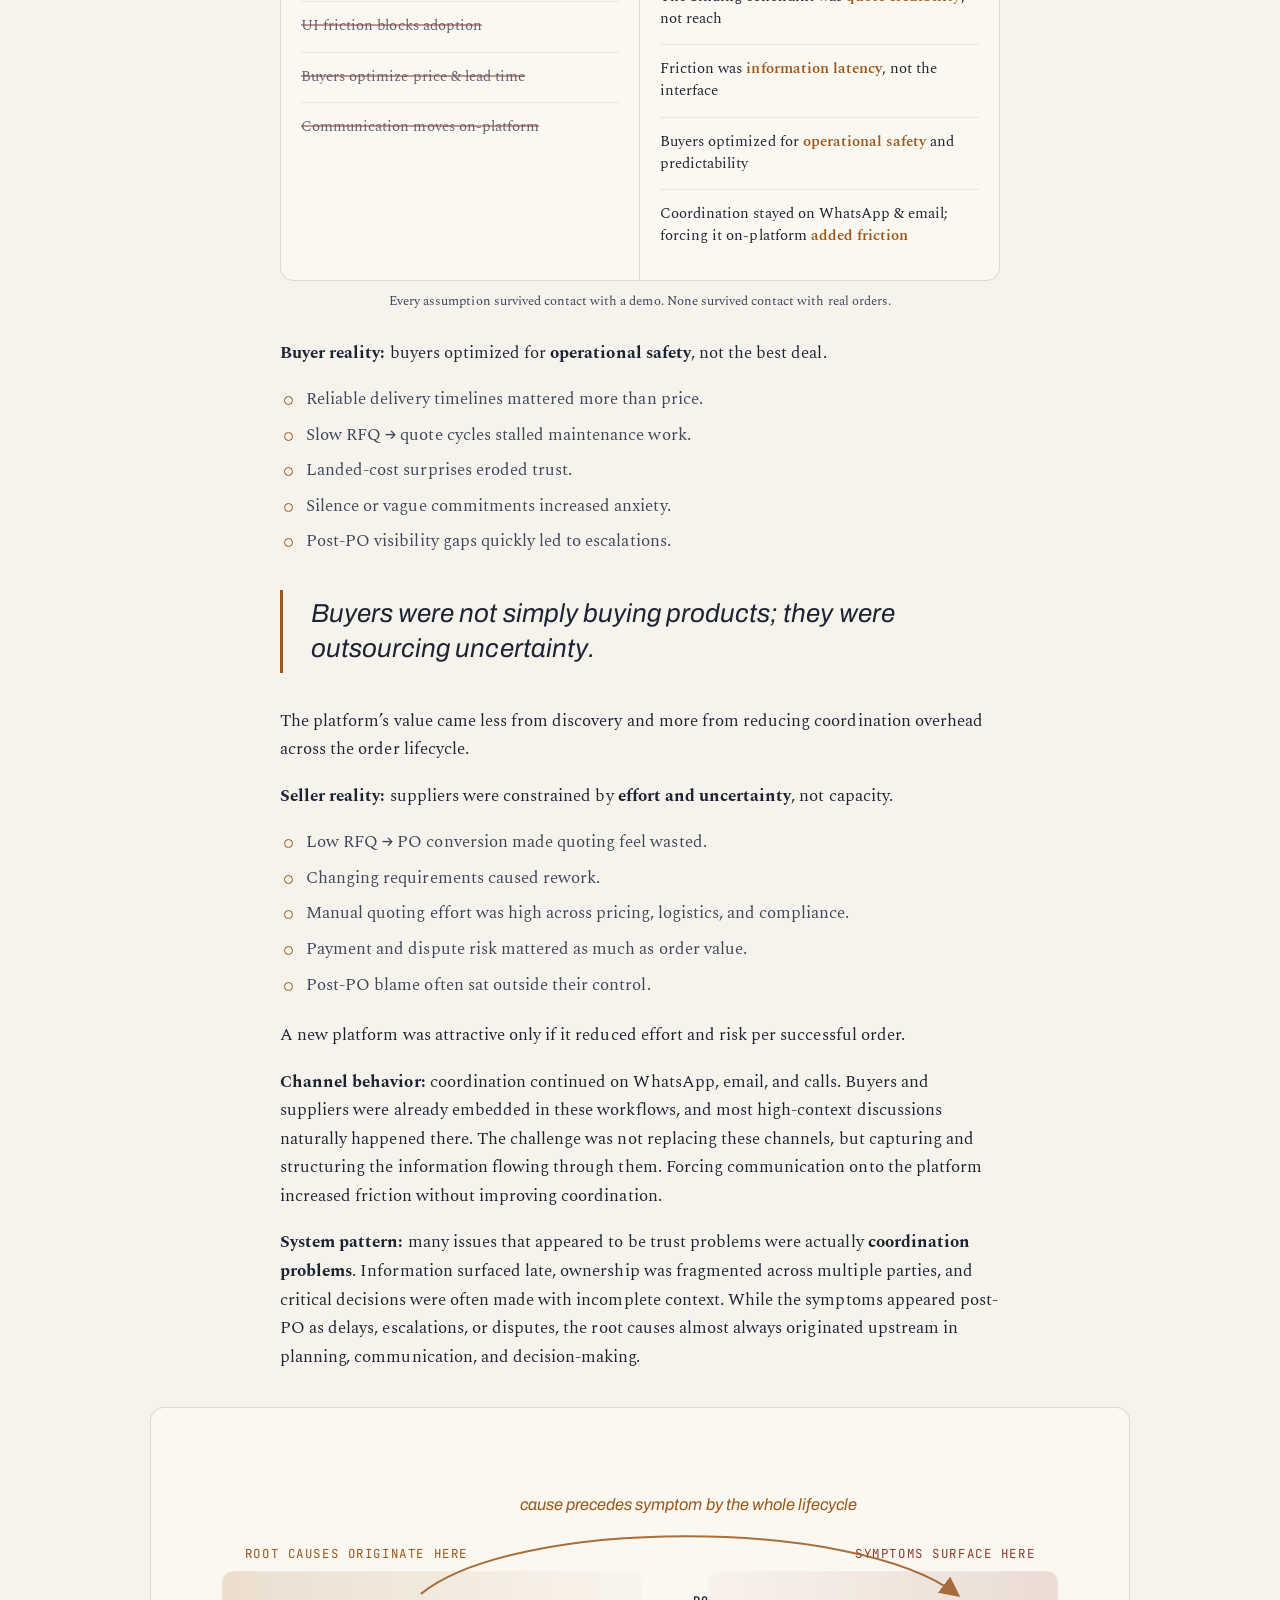
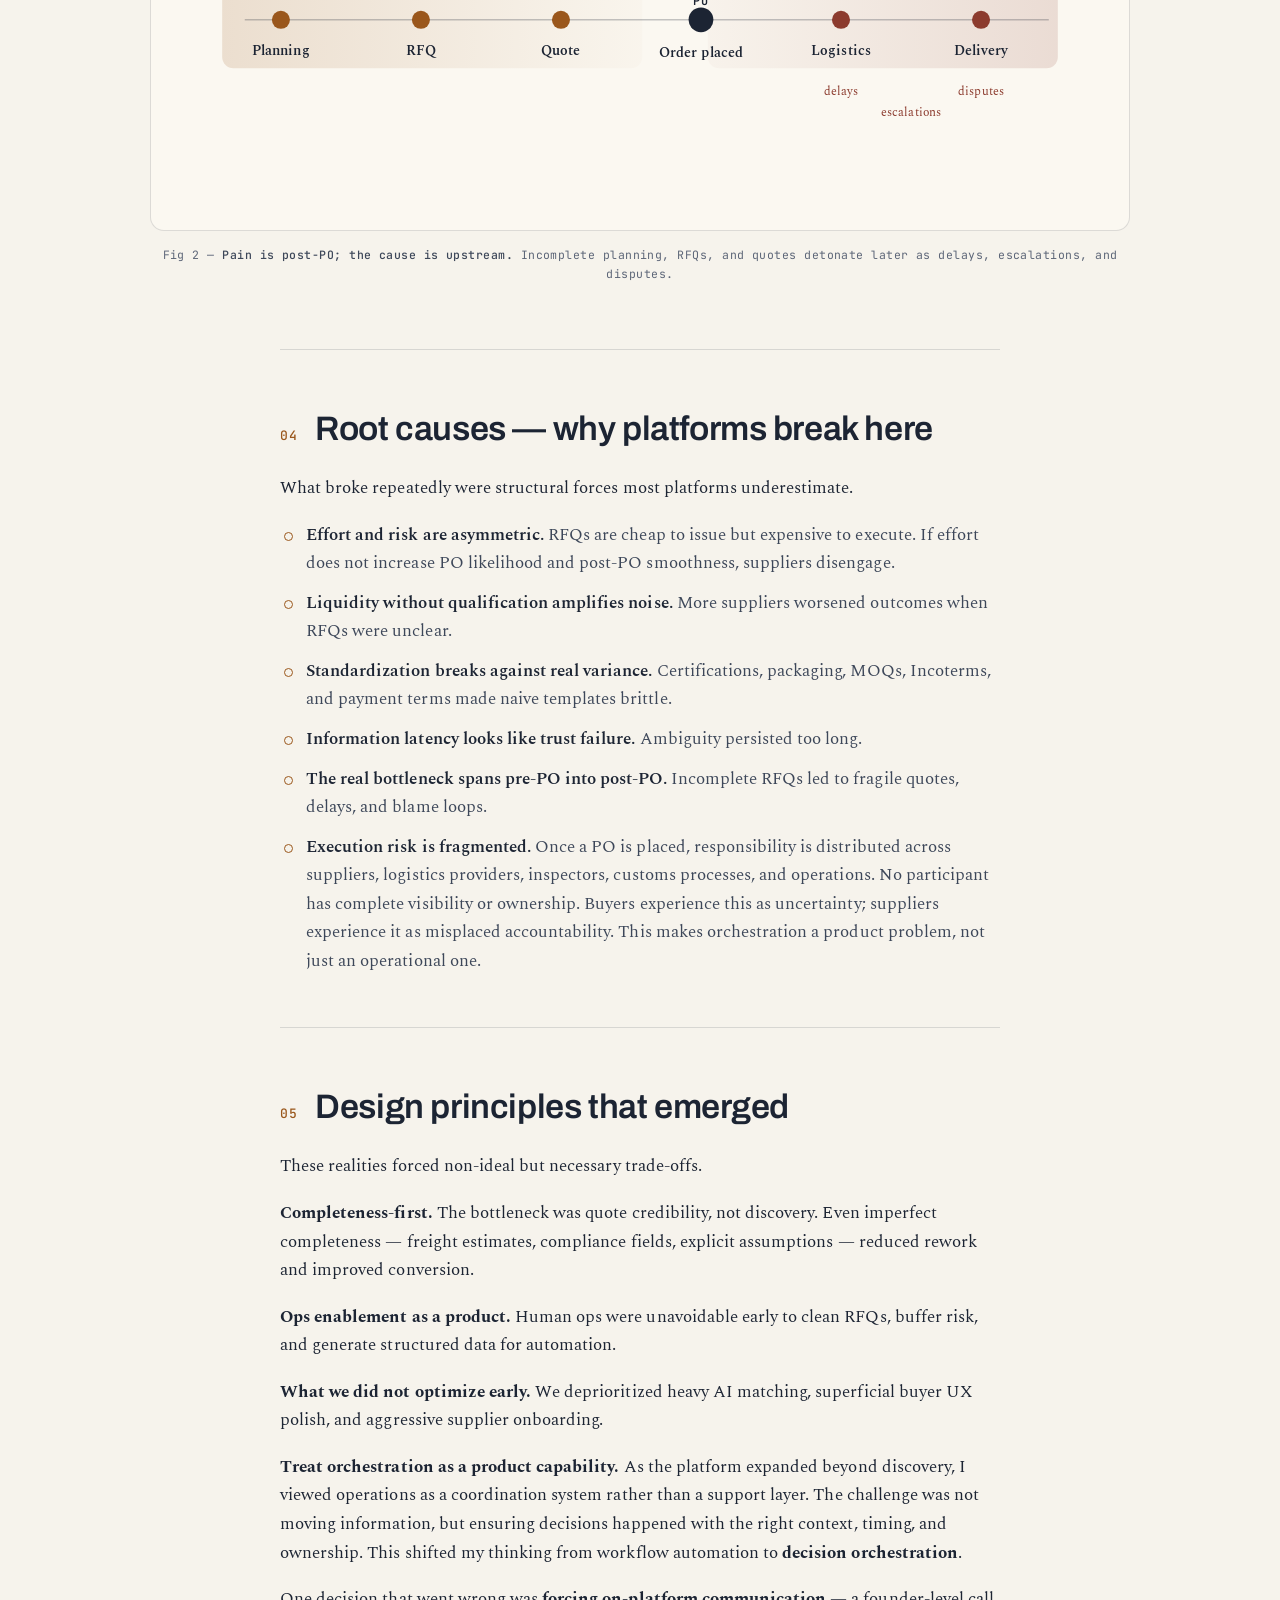
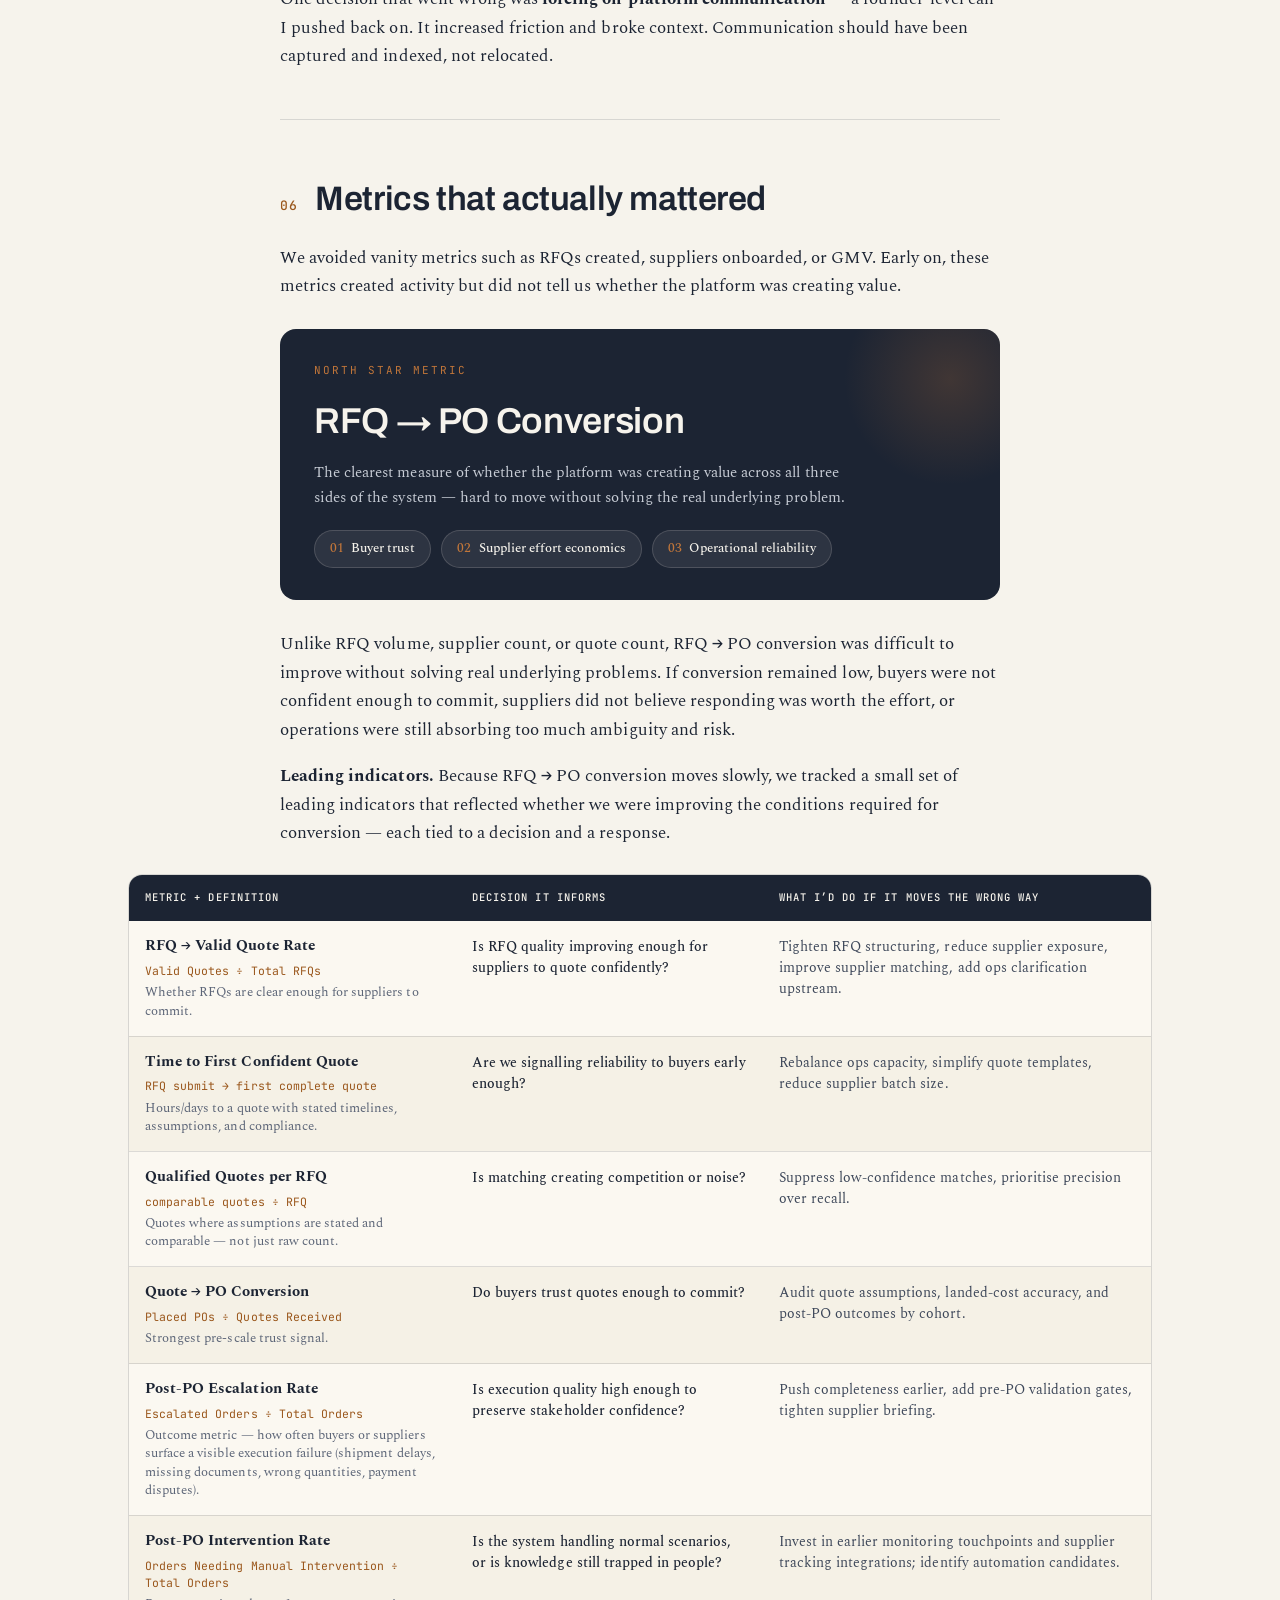
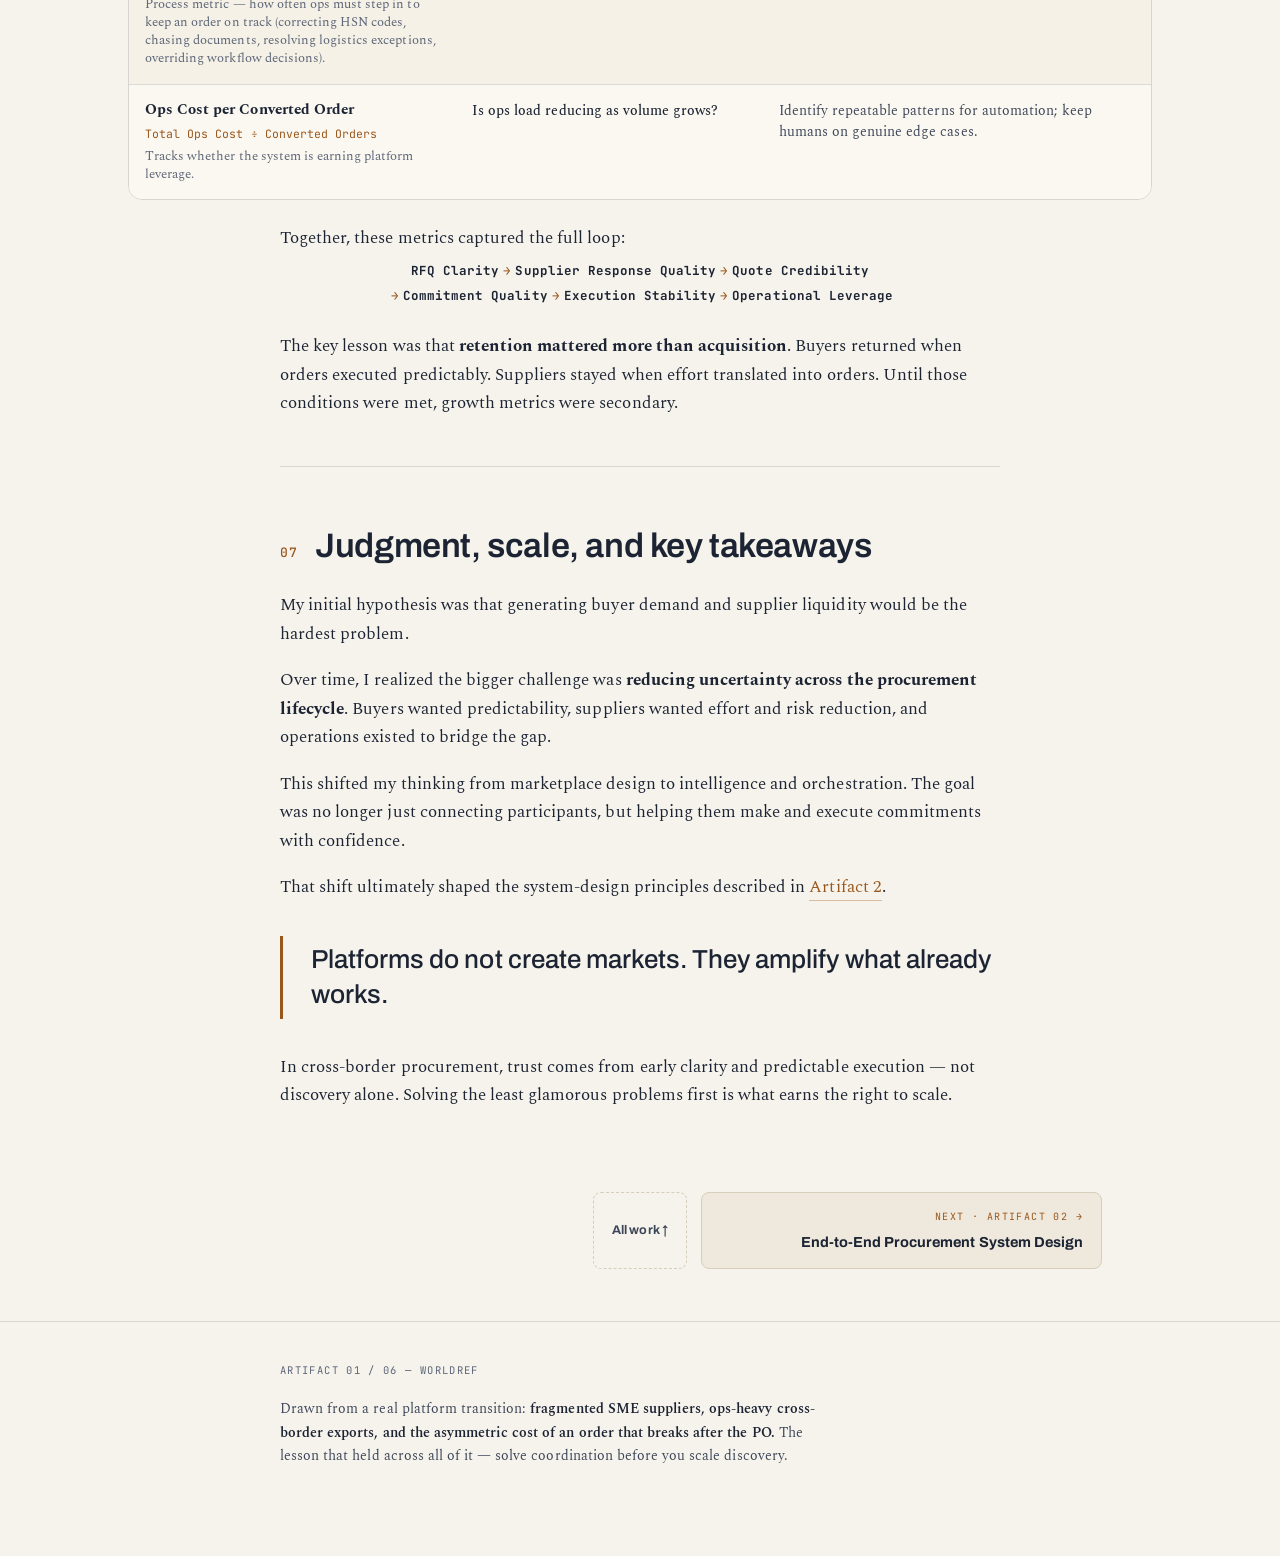
==== commit 6b672005: "Tighten homepage and normalize artifact design system Homepage: remove How I work and What I bring s" ====
--- a/artifact-1-why-platforms-break.html
+++ b/artifact-1-why-platforms-break.html
@@ -51,7 +51,7 @@
   header.hero{padding:78px 0 46px}
   .eyebrow{font-family:var(--mono);font-size:12px;letter-spacing:.2em;
     text-transform:uppercase;color:var(--amber);margin:0 0 22px;font-weight:500}
-  h1{font-family:var(--serif);font-weight:600;font-size:clamp(38px,6.2vw,68px);
+  h1{font-family:var(--serif);font-weight:800;font-size:clamp(38px,6.2vw,68px);
     line-height:1.02;letter-spacing:-.018em;margin:0 0 26px;
     font-optical-sizing:auto}
   .lede{font-family:var(--serif);font-weight:400;font-size:clamp(19px,2.4vw,23px);
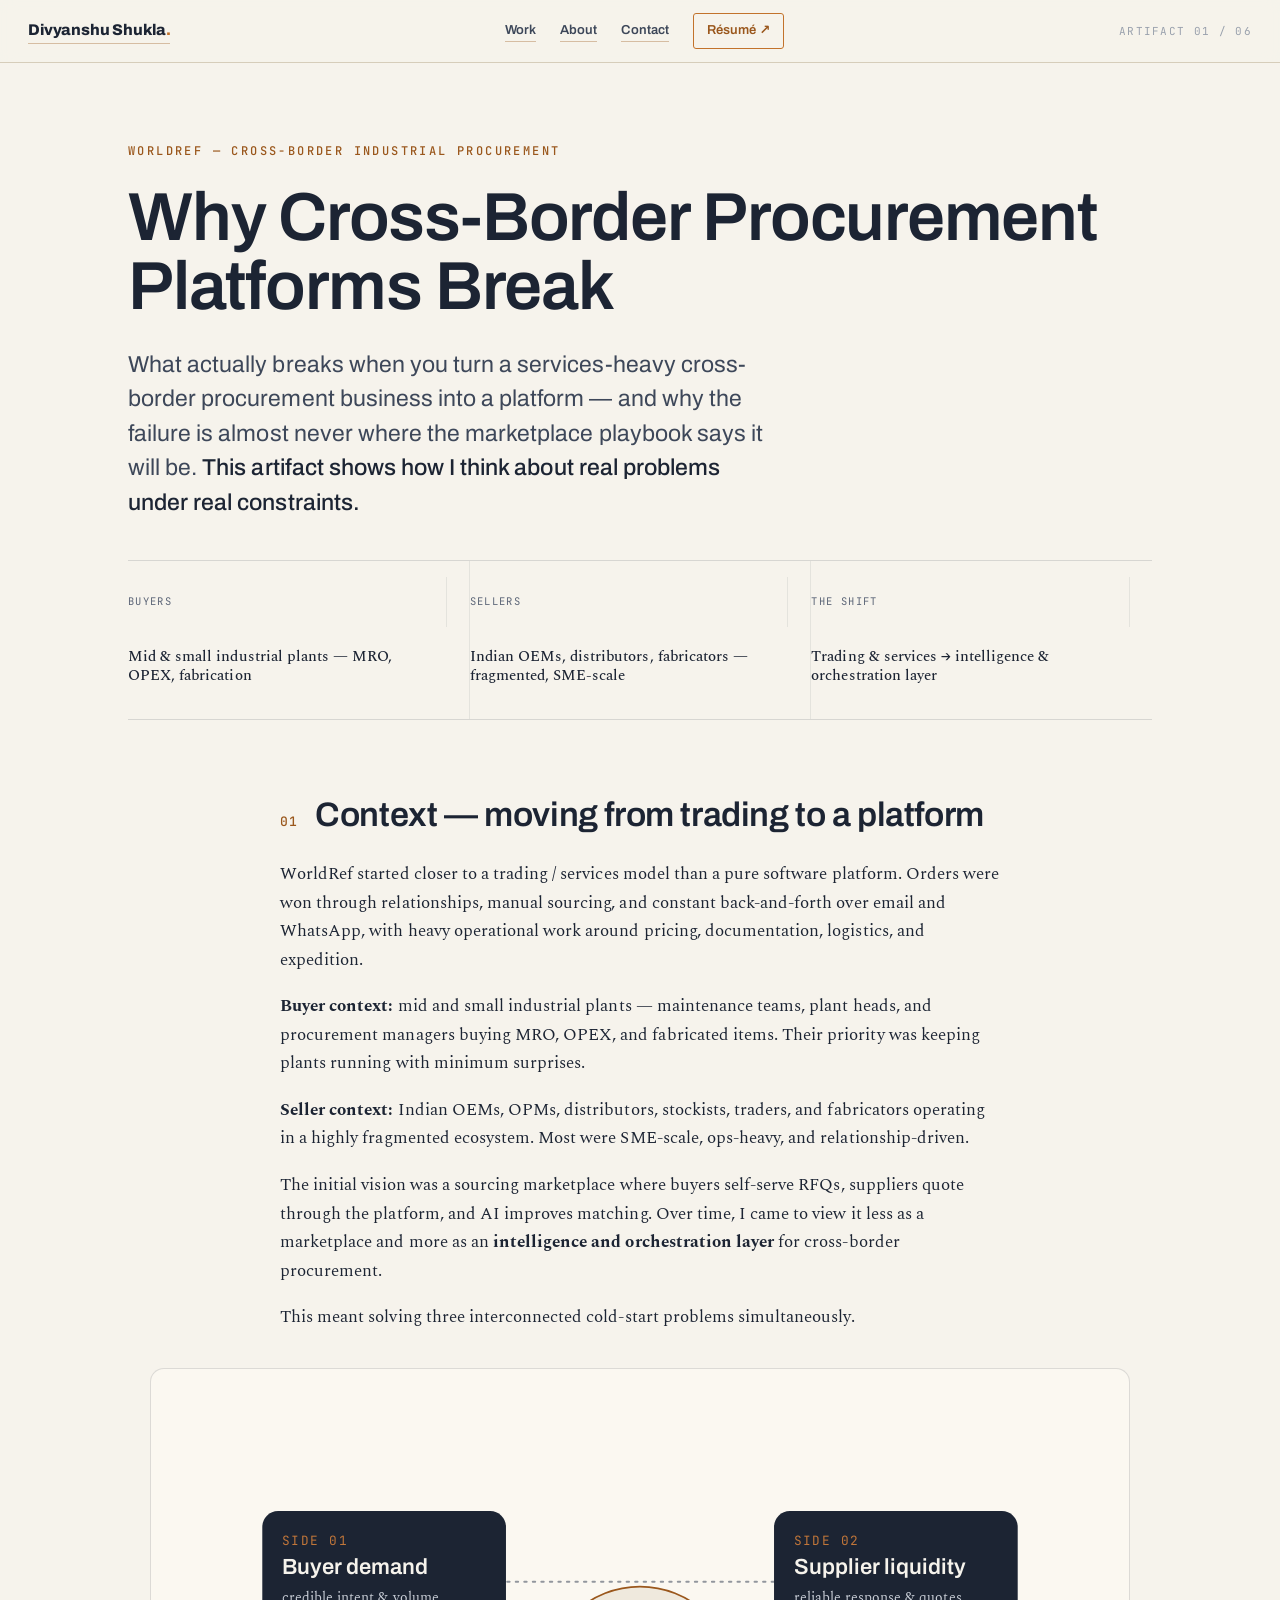
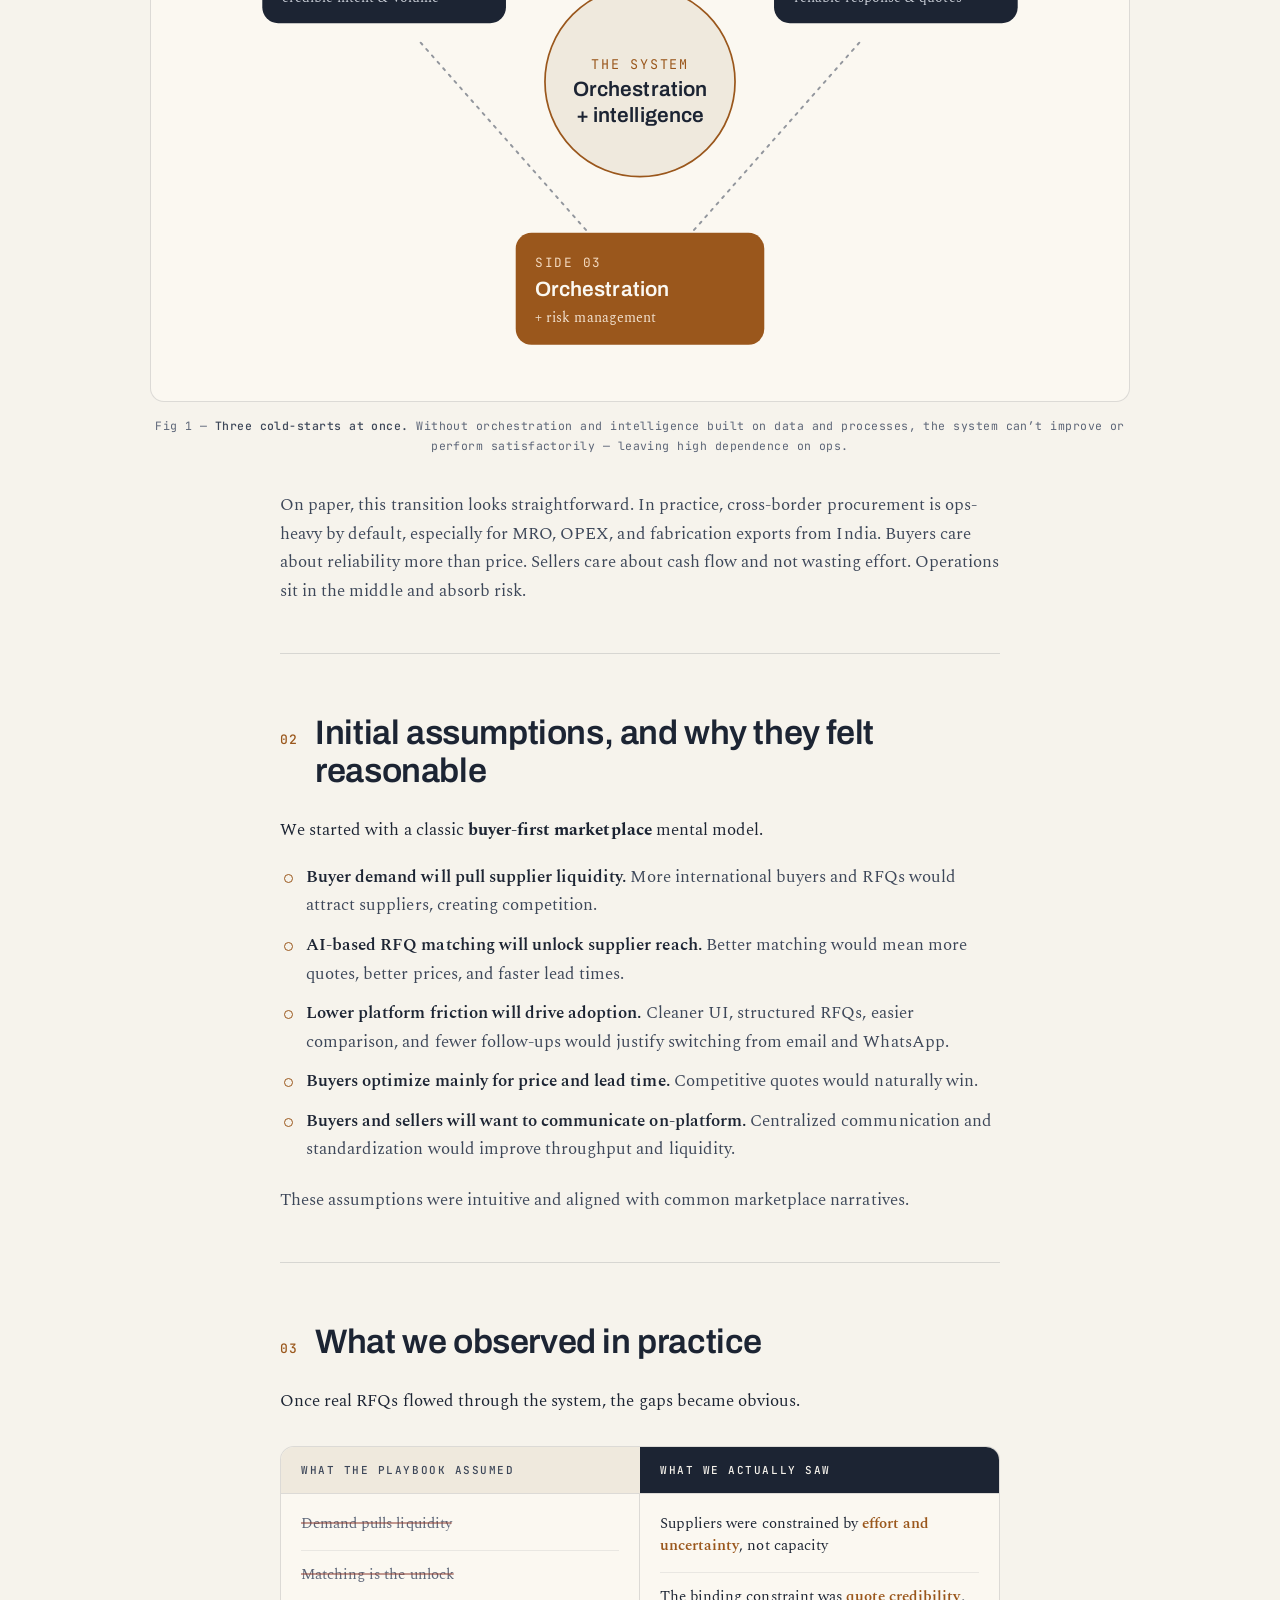
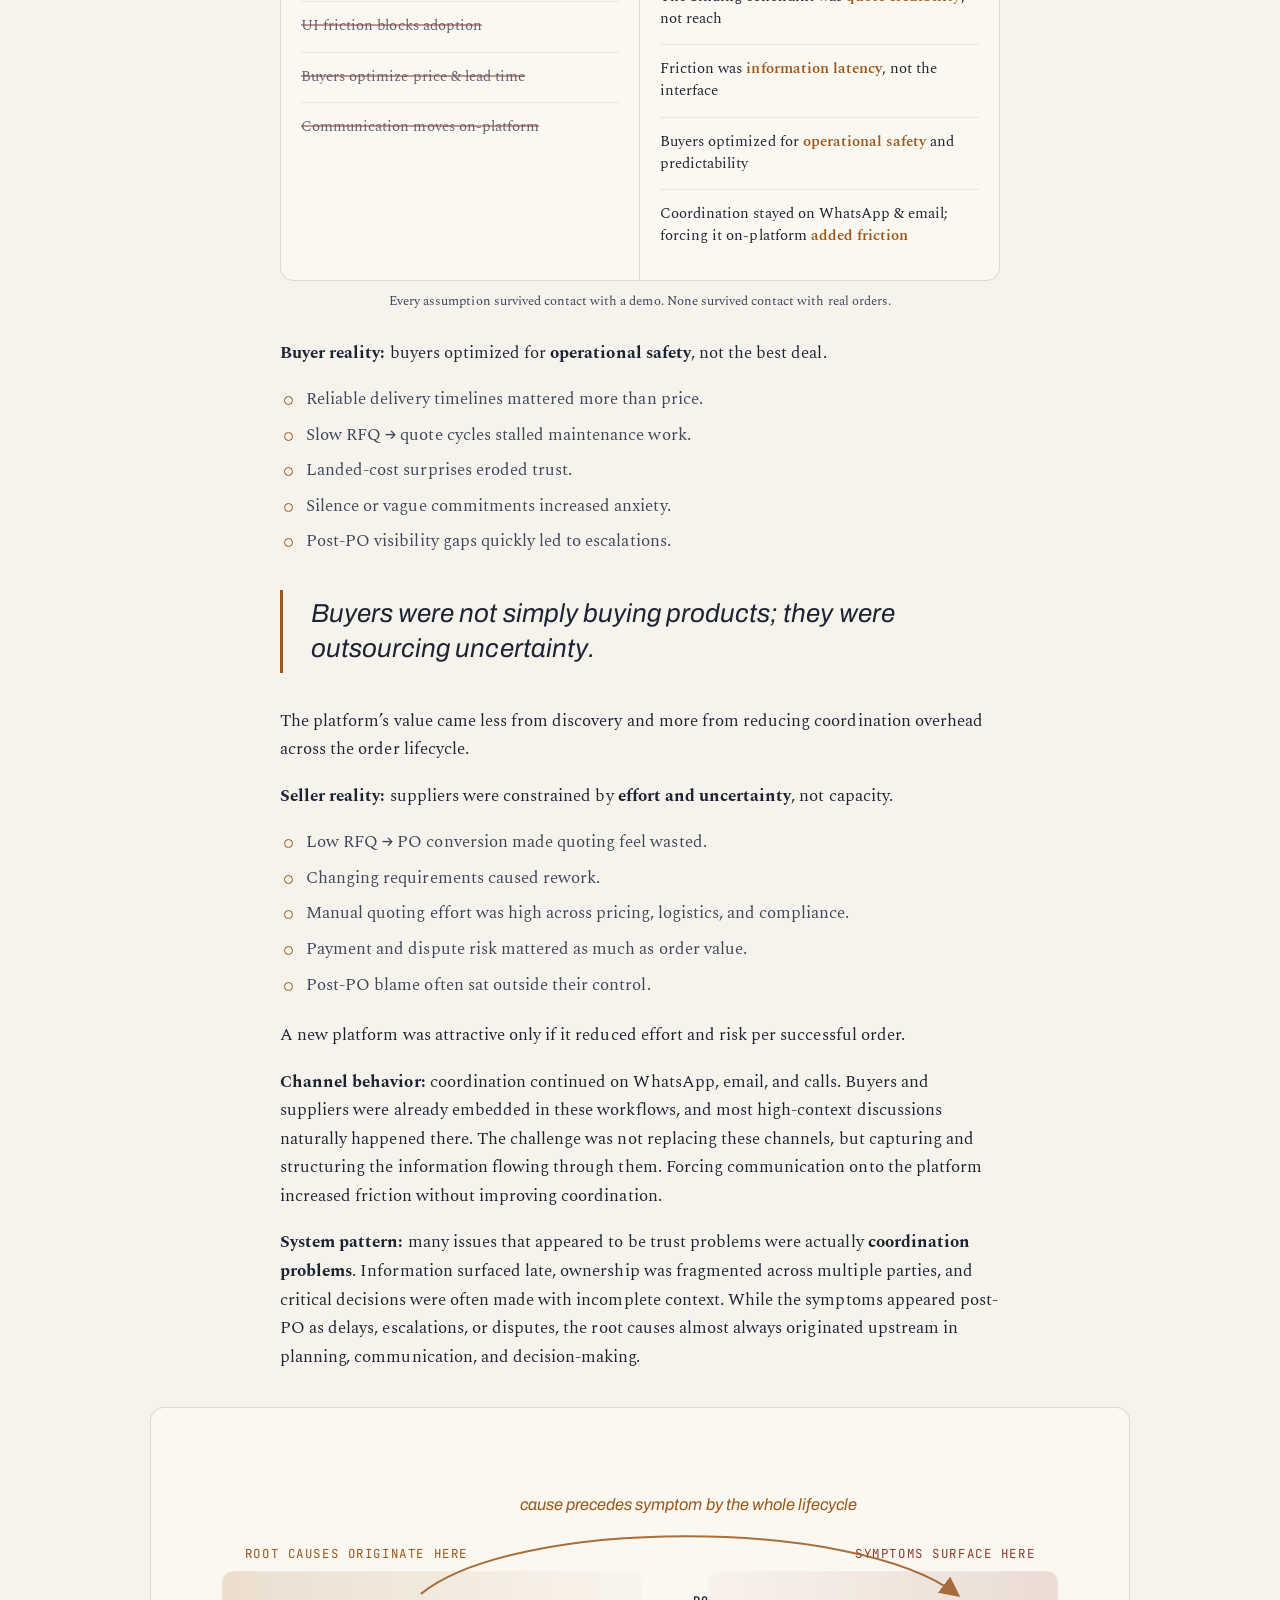
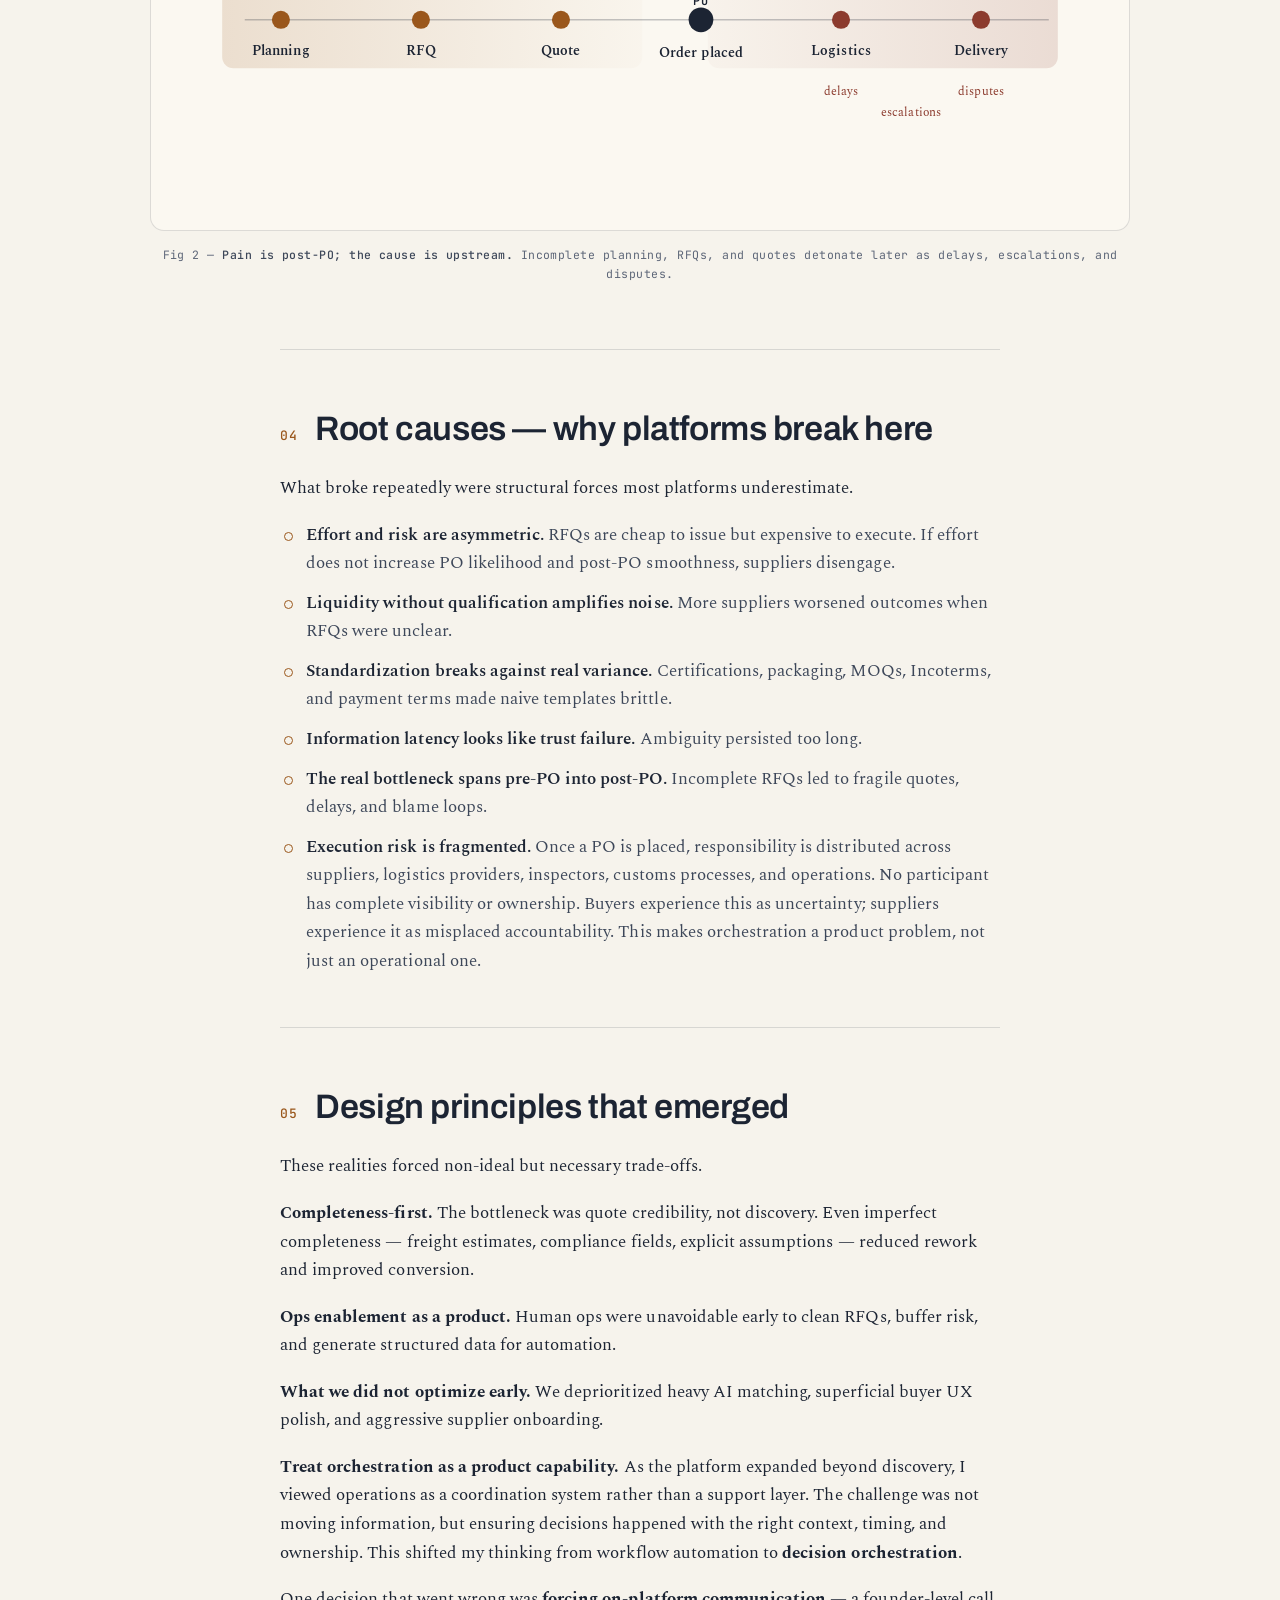
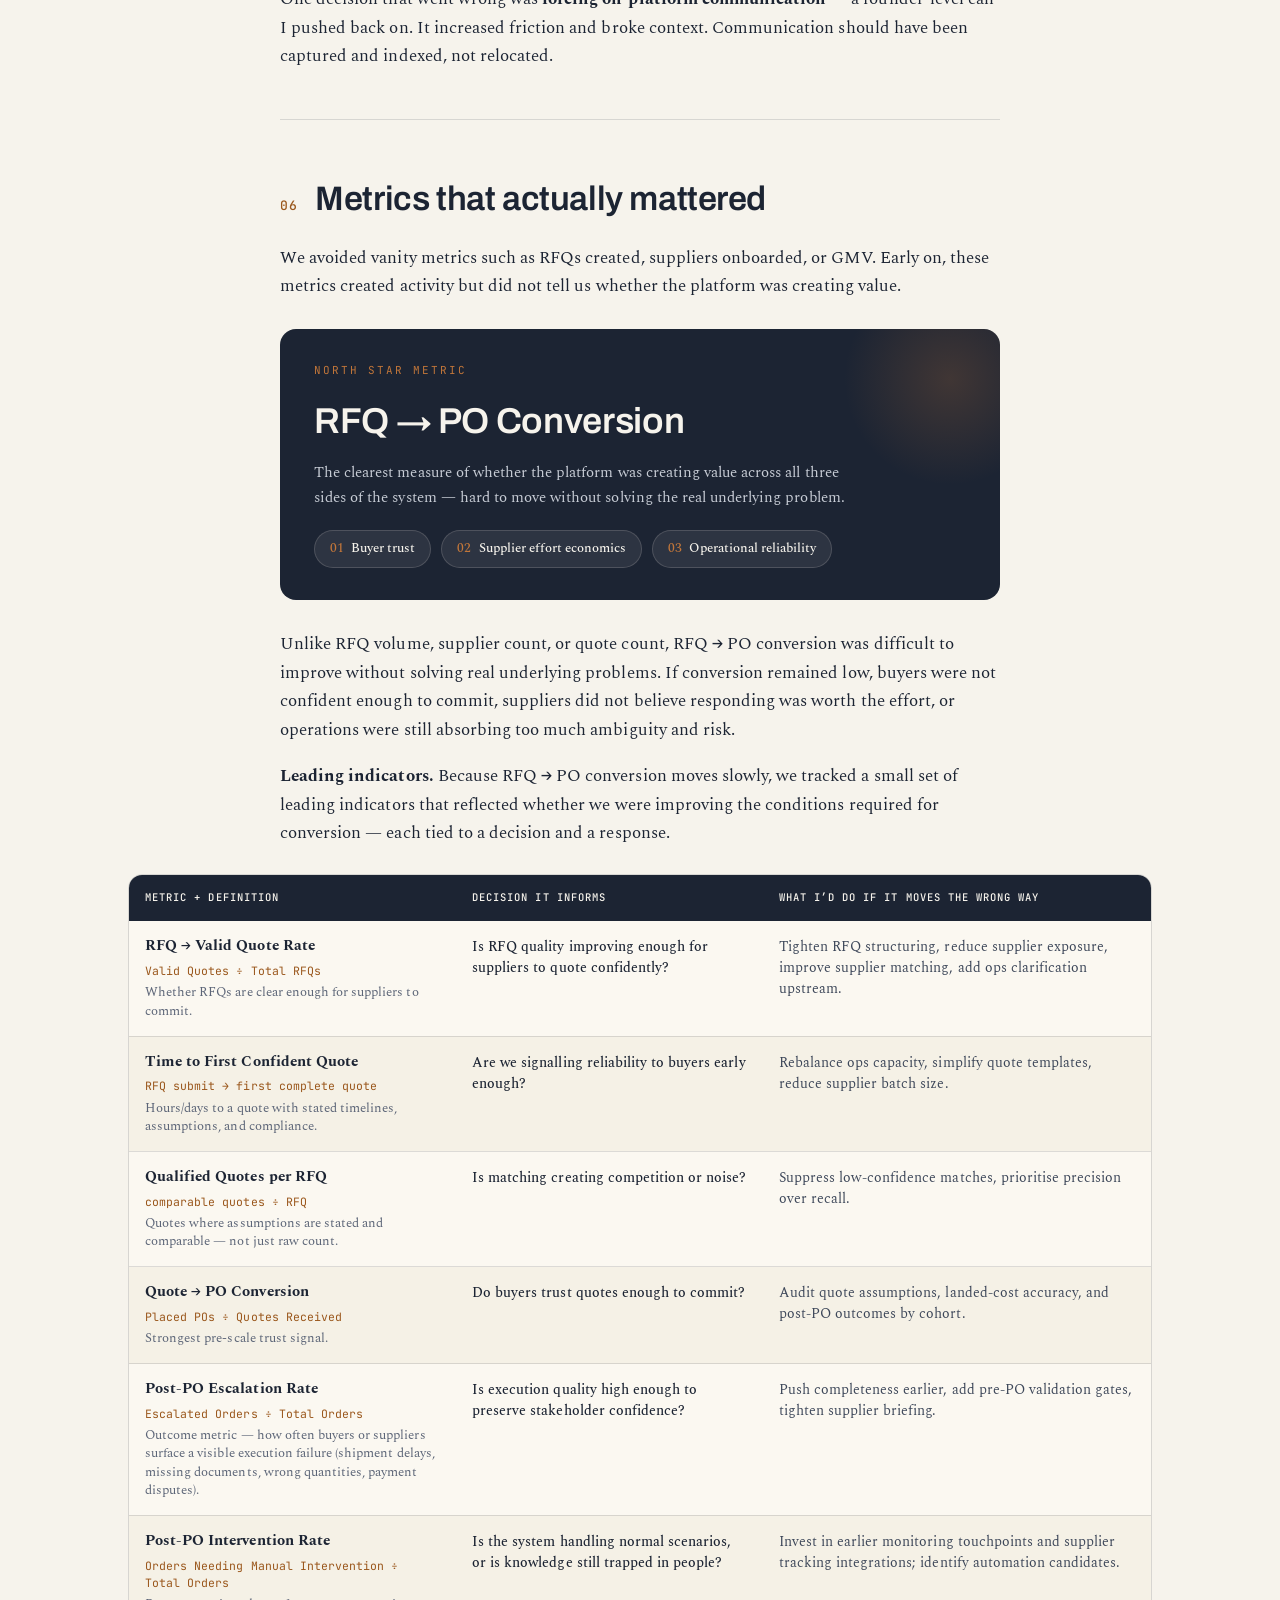
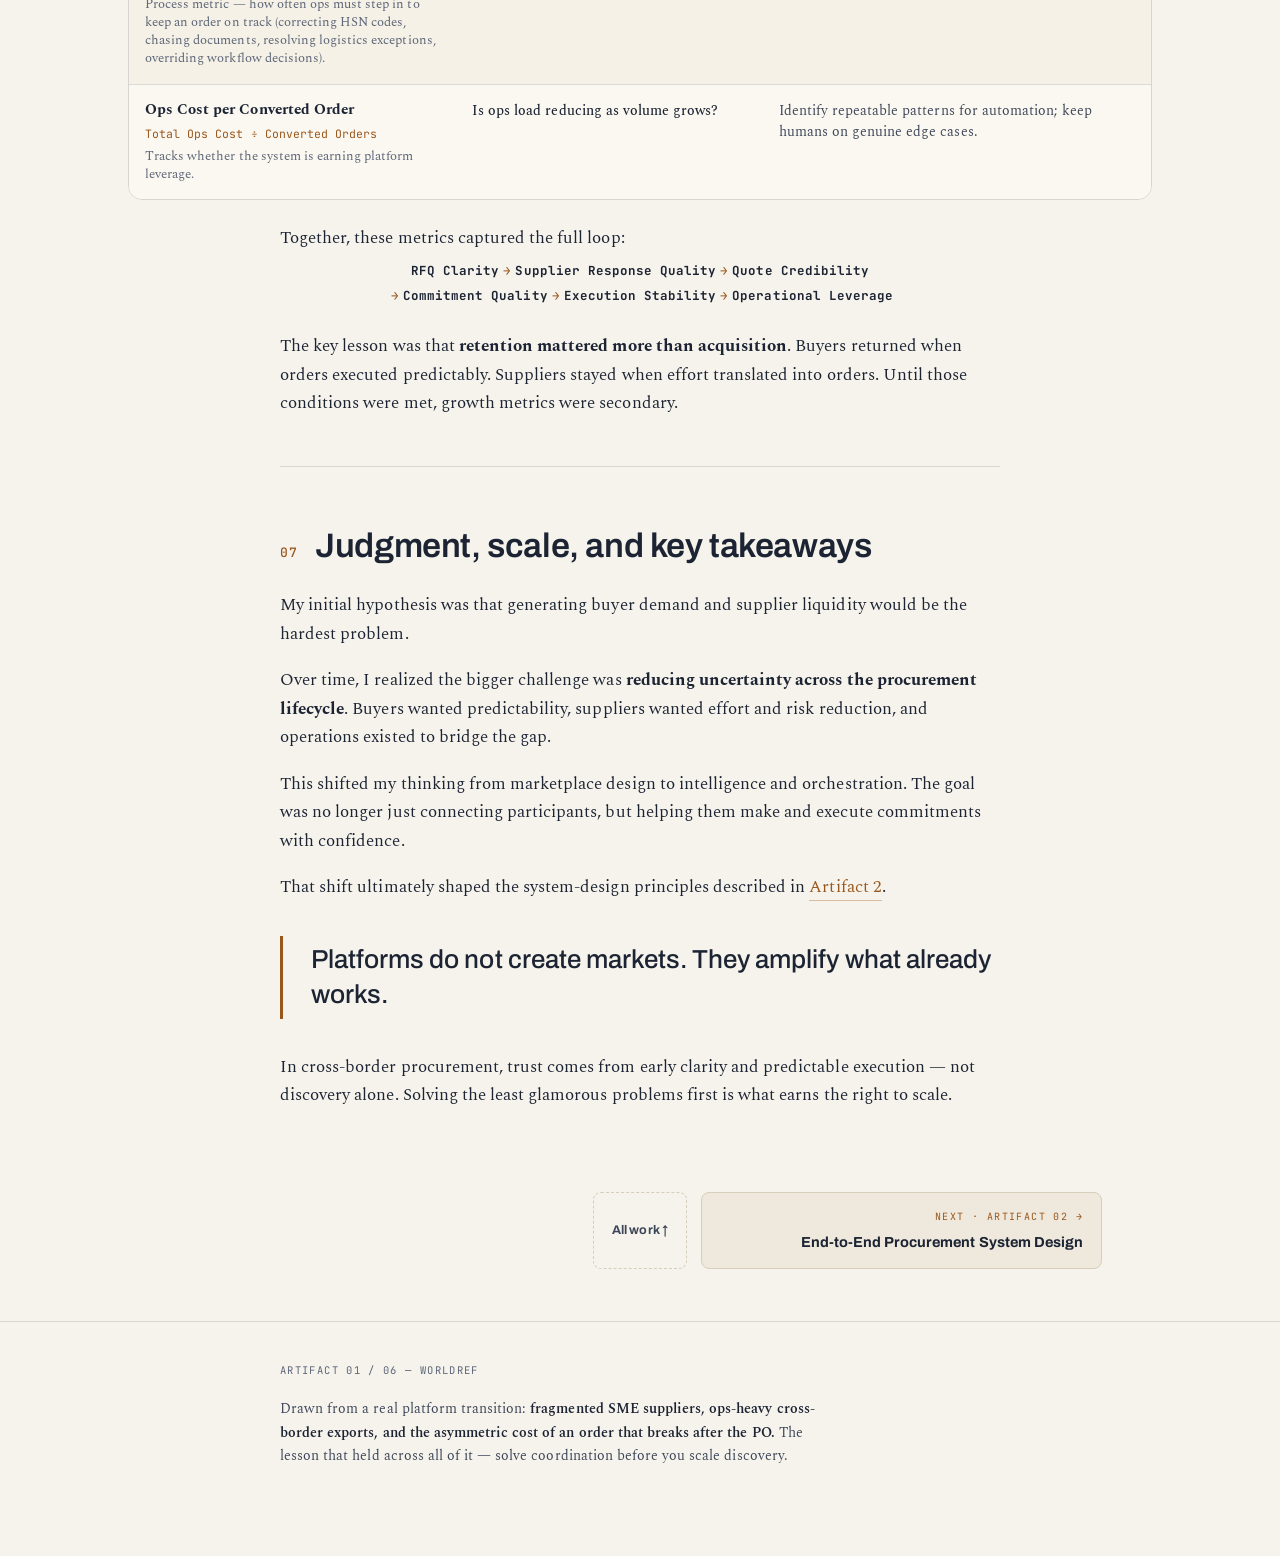
==== commit 4a35d741: "Revert "Tighten homepage and normalize artifact design system" This reverts commit 6b672005e699167e3" ====
--- a/artifact-1-why-platforms-break.html
+++ b/artifact-1-why-platforms-break.html
@@ -51,7 +51,7 @@
   header.hero{padding:78px 0 46px}
   .eyebrow{font-family:var(--mono);font-size:12px;letter-spacing:.2em;
     text-transform:uppercase;color:var(--amber);margin:0 0 22px;font-weight:500}
-  h1{font-family:var(--serif);font-weight:800;font-size:clamp(38px,6.2vw,68px);
+  h1{font-family:var(--serif);font-weight:600;font-size:clamp(38px,6.2vw,68px);
     line-height:1.02;letter-spacing:-.018em;margin:0 0 26px;
     font-optical-sizing:auto}
   .lede{font-family:var(--serif);font-weight:400;font-size:clamp(19px,2.4vw,23px);
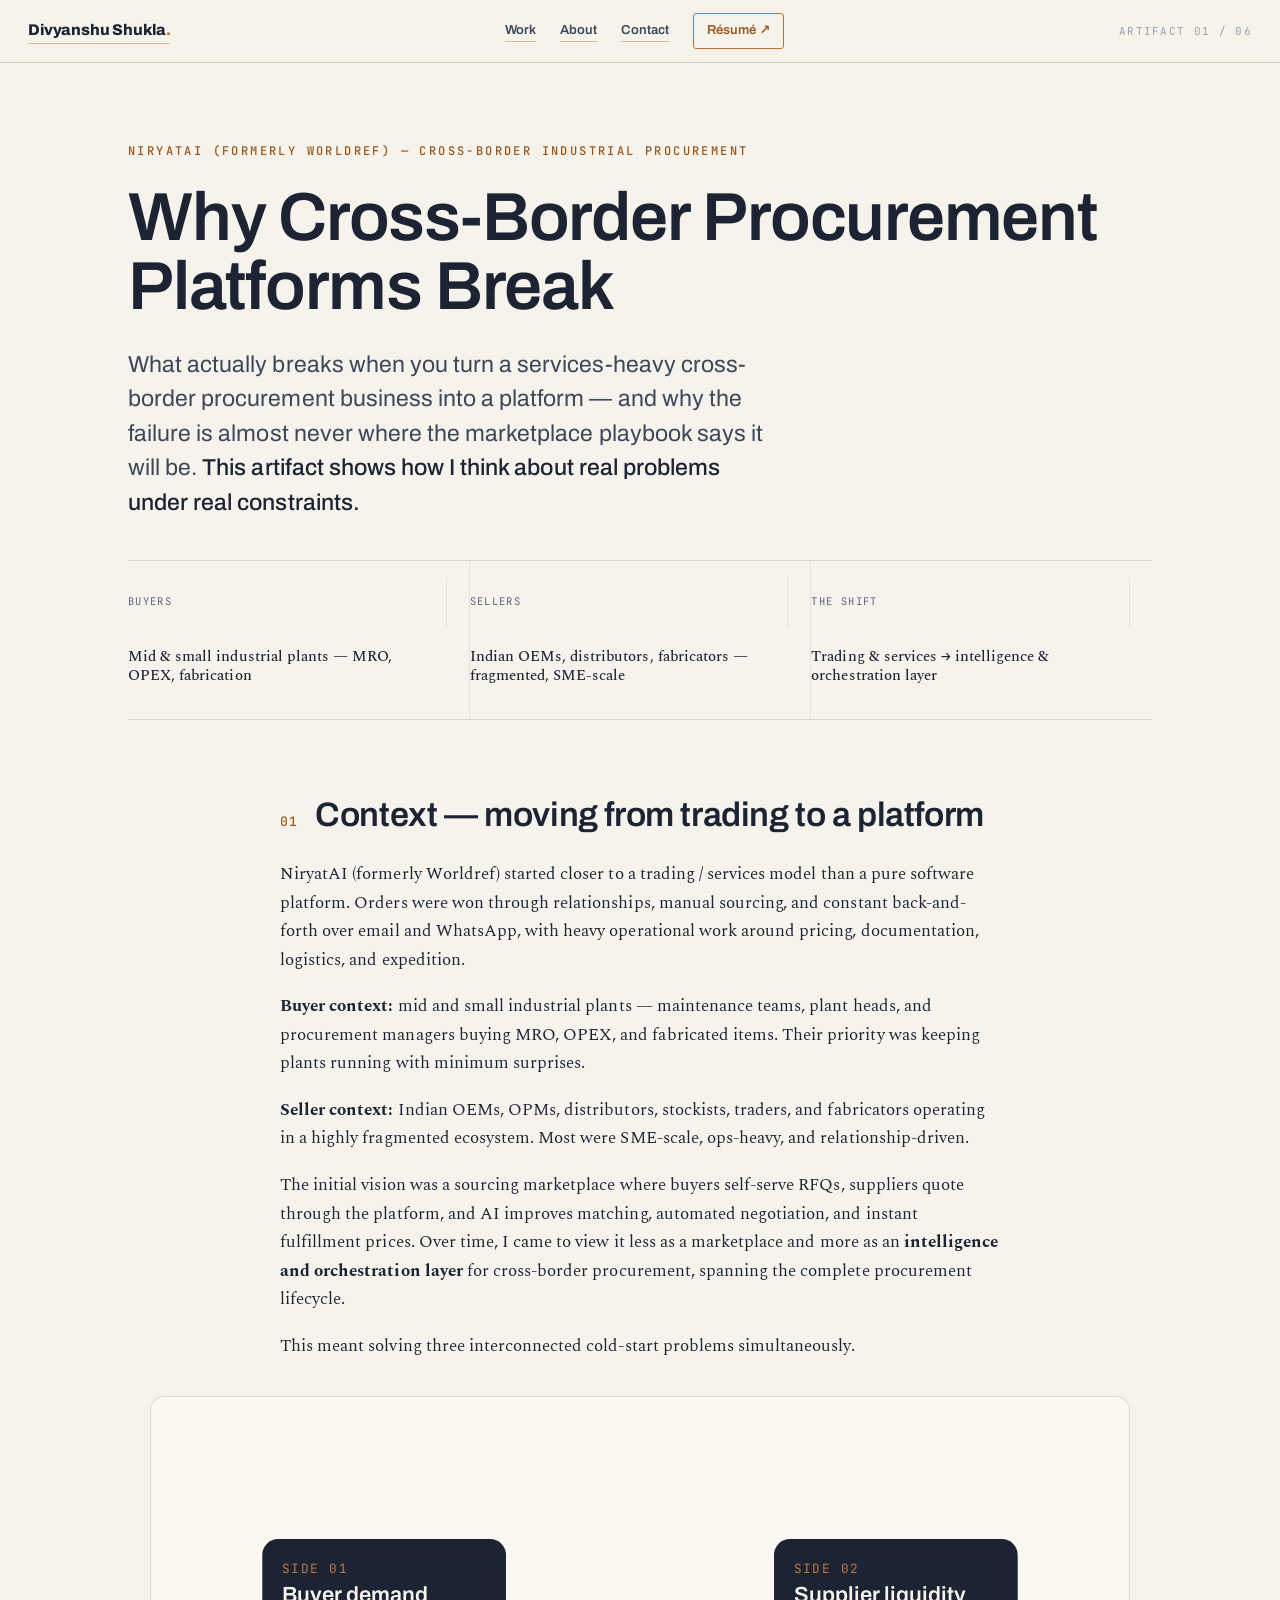
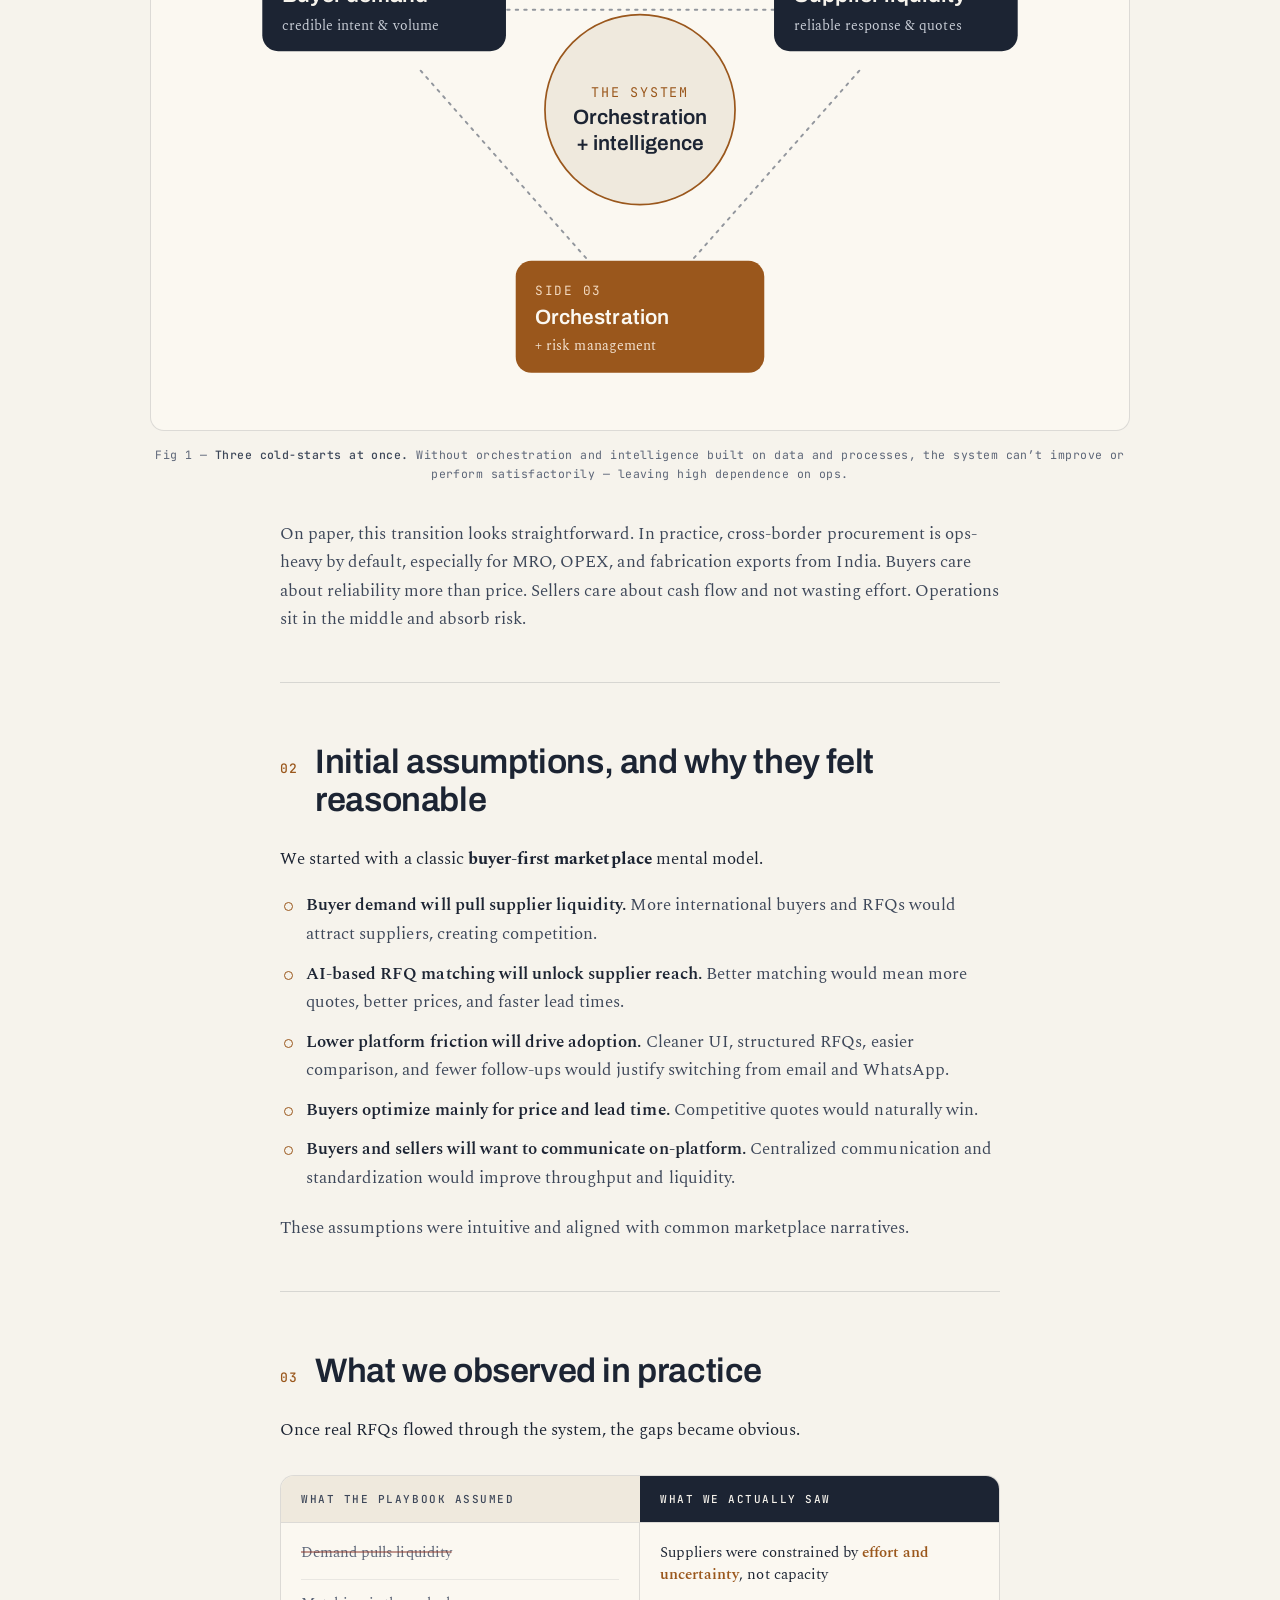
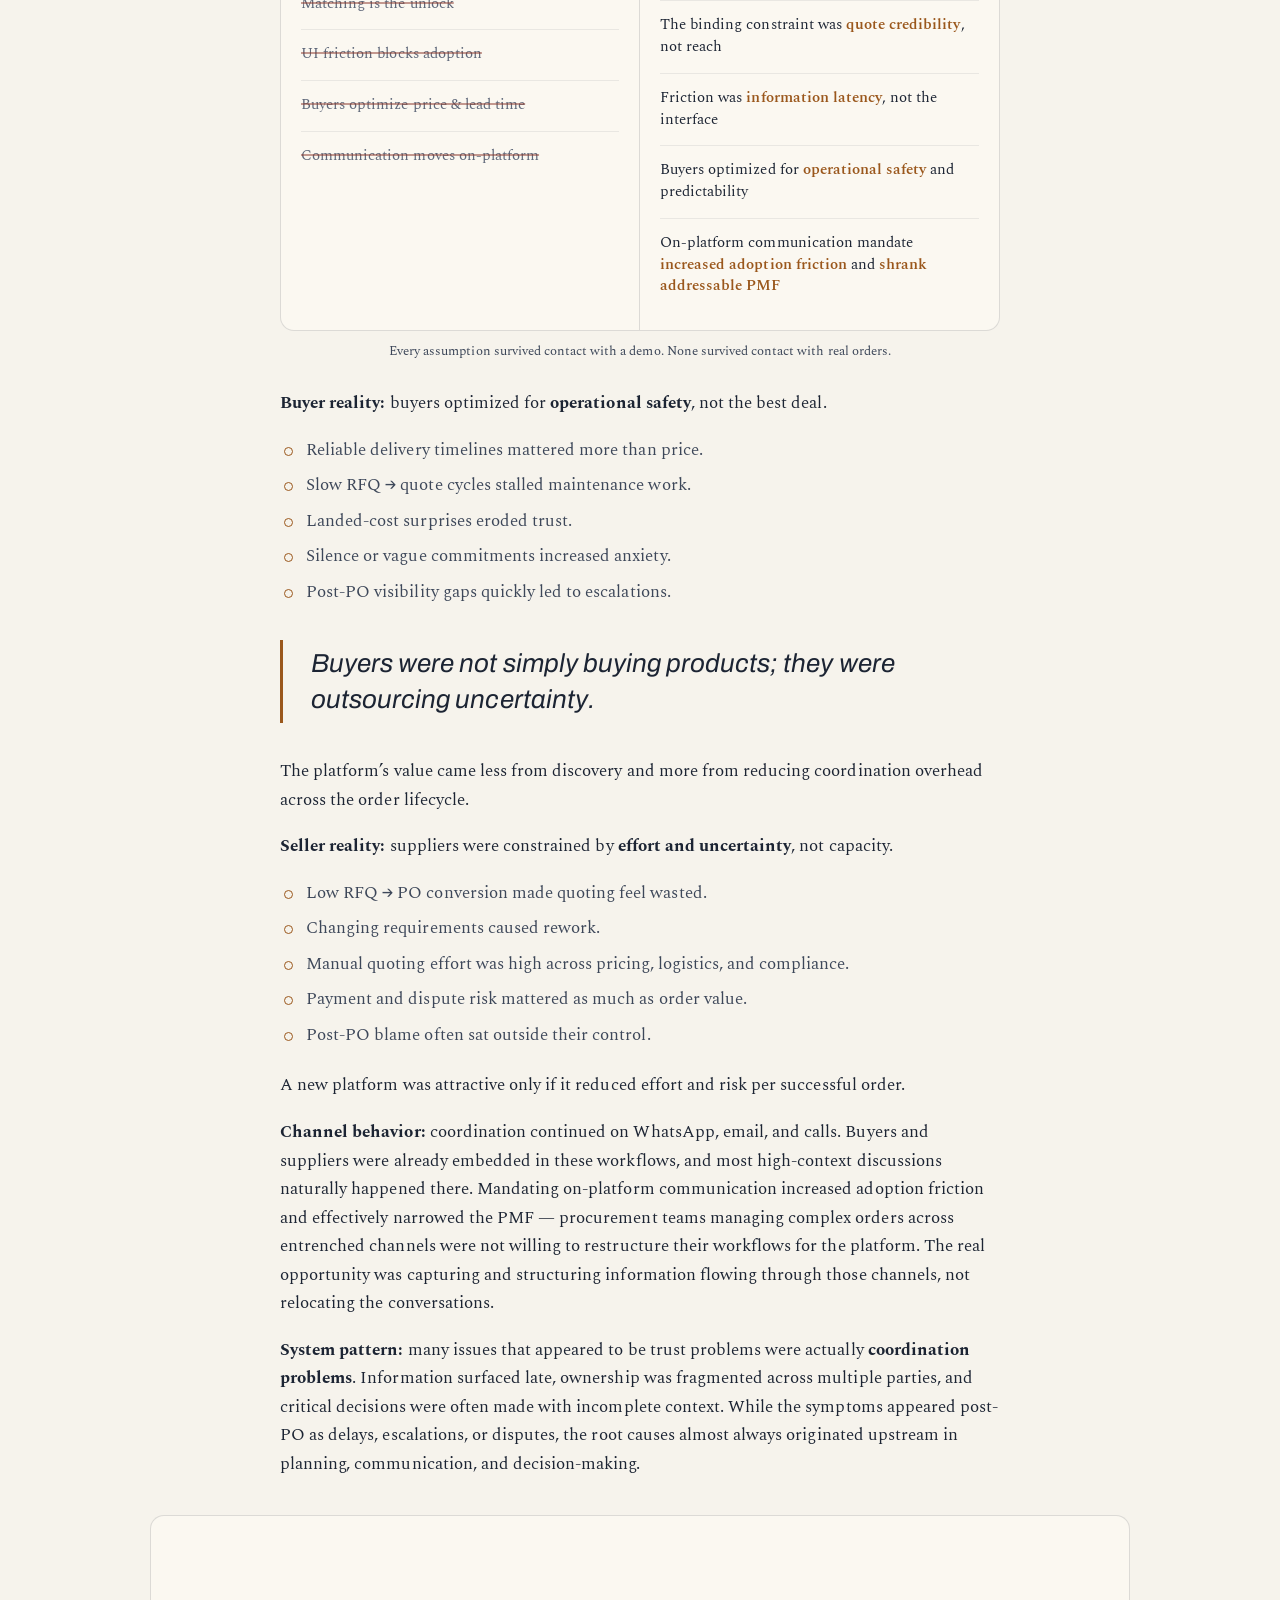
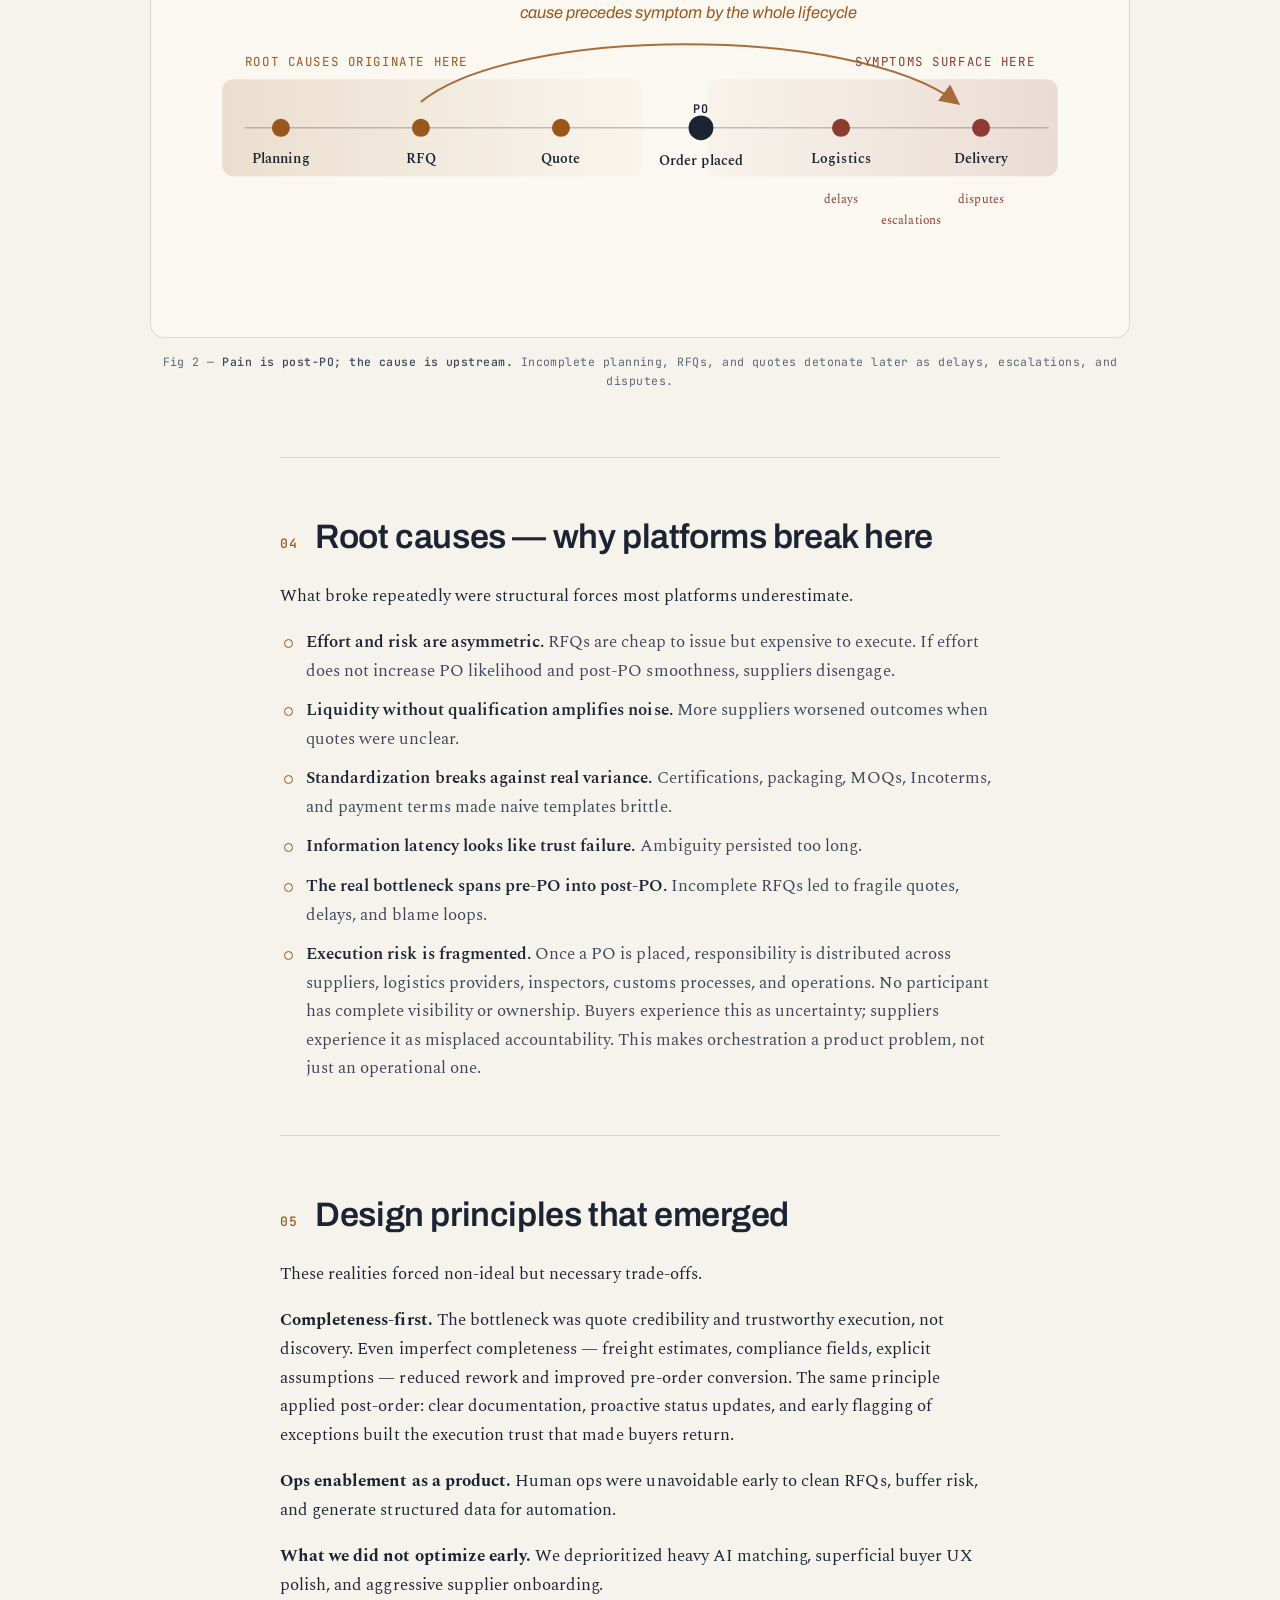
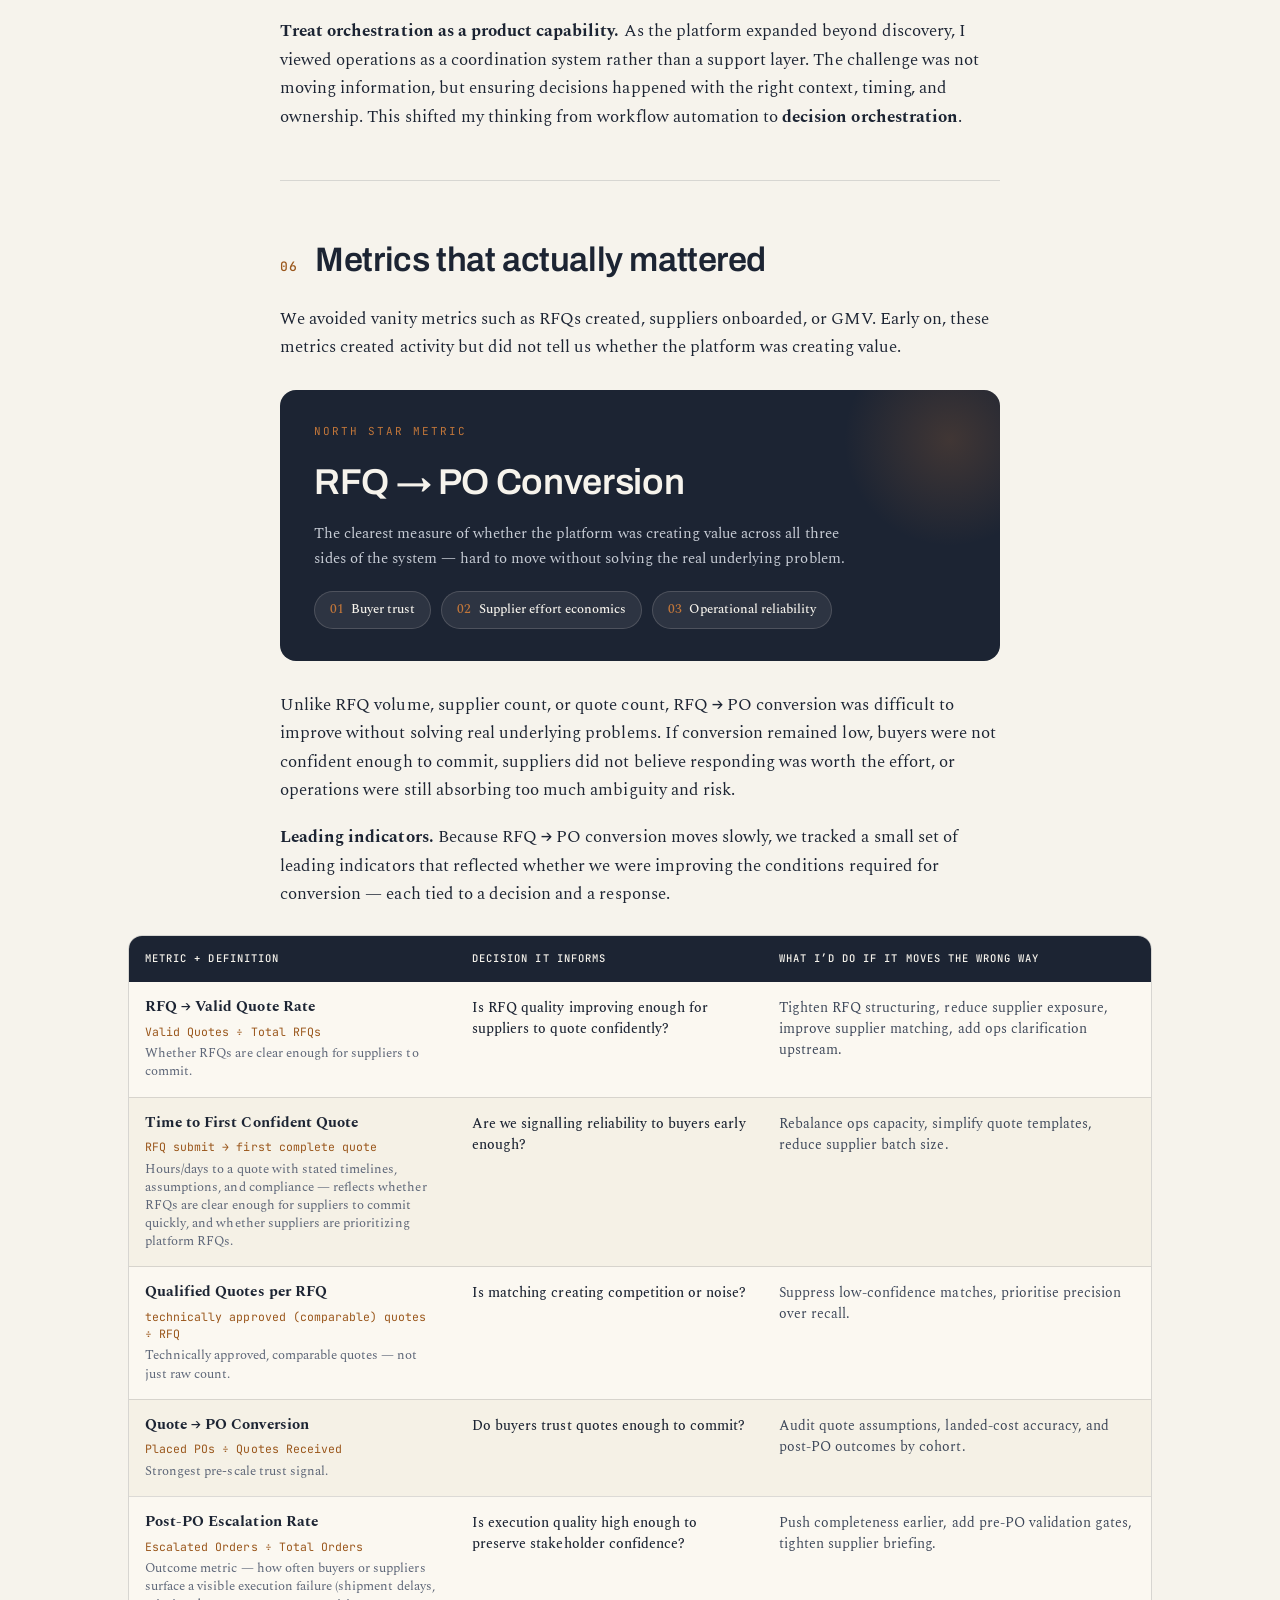
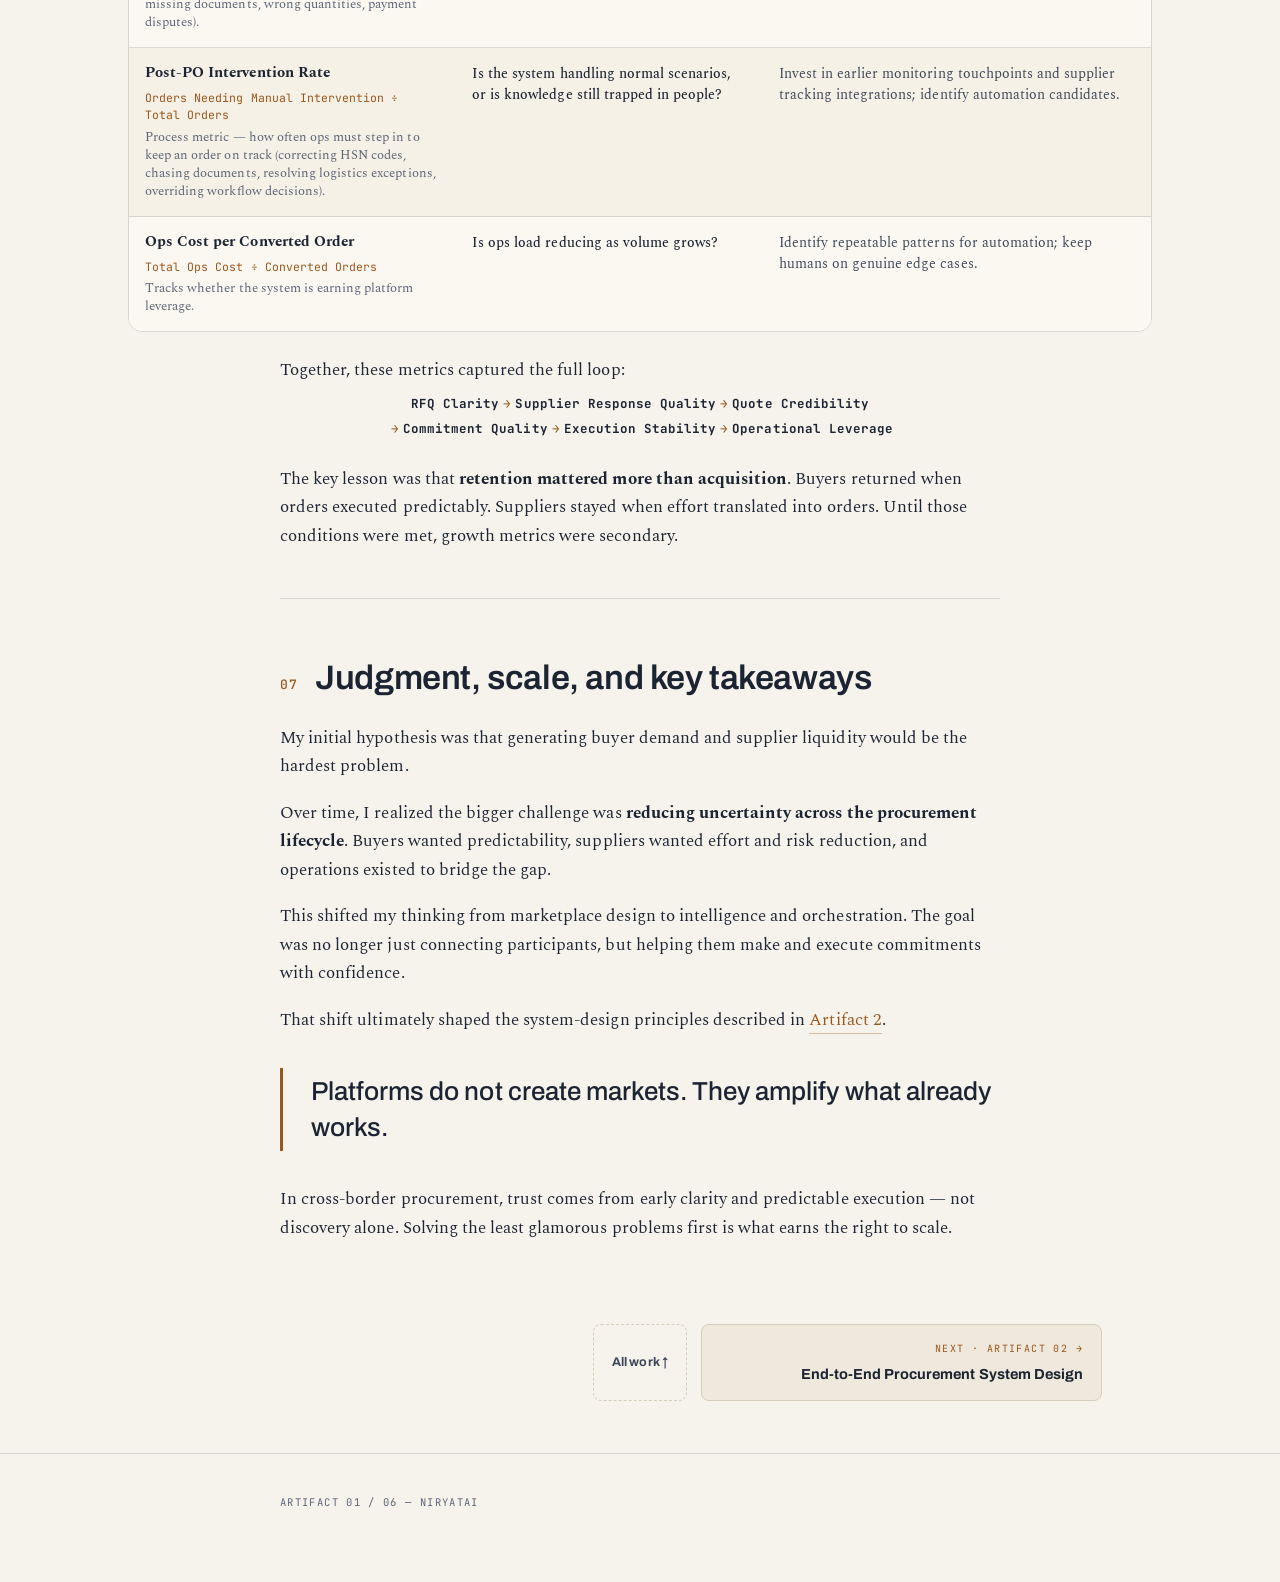
==== commit 90d6a89b: "Apply portfolio review edits across all six artifacts Content fixes across artifacts 1–6 based on a " ====
--- a/artifact-1-why-platforms-break.html
+++ b/artifact-1-why-platforms-break.html
@@ -213,7 +213,7 @@
 <div class="wrap">
 
   <header class="hero reveal">
-    <p class="eyebrow">WorldRef — cross-border industrial procurement</p>
+    <p class="eyebrow">NiryatAI (formerly Worldref) — cross-border industrial procurement</p>
     <h1>Why Cross-Border Procurement Platforms Break</h1>
     <p class="lede">What actually breaks when you turn a services-heavy cross-border procurement business into a platform — and why the failure is almost never where the marketplace playbook says it will be. <b>This artifact shows how I think about real problems under real constraints.</b></p>
     <div class="metastrip">
@@ -227,10 +227,10 @@
   <section class="reveal">
     <div class="col">
       <div class="sechead"><span class="secnum">01</span><h2>Context — moving from trading to a platform</h2></div>
-      <p>WorldRef started closer to a trading / services model than a pure software platform. Orders were won through relationships, manual sourcing, and constant back-and-forth over email and WhatsApp, with heavy operational work around pricing, documentation, logistics, and expedition.</p>
+      <p>NiryatAI (formerly Worldref) started closer to a trading / services model than a pure software platform. Orders were won through relationships, manual sourcing, and constant back-and-forth over email and WhatsApp, with heavy operational work around pricing, documentation, logistics, and expedition.</p>
       <p><span class="lead-term">Buyer context:</span> mid and small industrial plants — maintenance teams, plant heads, and procurement managers buying MRO, OPEX, and fabricated items. Their priority was keeping plants running with minimum surprises.</p>
       <p><span class="lead-term">Seller context:</span> Indian OEMs, OPMs, distributors, stockists, traders, and fabricators operating in a highly fragmented ecosystem. Most were SME-scale, ops-heavy, and relationship-driven.</p>
-      <p>The initial vision was a sourcing marketplace where buyers self-serve RFQs, suppliers quote through the platform, and AI improves matching. Over time, I came to view it less as a marketplace and more as an <b>intelligence and orchestration layer</b> for cross-border procurement.</p>
+      <p>The initial vision was a sourcing marketplace where buyers self-serve RFQs, suppliers quote through the platform, and AI improves matching, automated negotiation, and instant fulfillment prices. Over time, I came to view it less as a marketplace and more as an <b>intelligence and orchestration layer</b> for cross-border procurement, spanning the complete procurement lifecycle.</p>
       <p>This meant solving three interconnected cold-start problems simultaneously.</p>
     </div>
 
@@ -330,7 +330,7 @@
           <div class="row">The binding constraint was <b>quote credibility</b>, not reach</div>
           <div class="row">Friction was <b>information latency</b>, not the interface</div>
           <div class="row">Buyers optimized for <b>operational safety</b> and predictability</div>
-          <div class="row">Coordination stayed on WhatsApp &amp; email; forcing it on-platform <b>added friction</b></div>
+          <div class="row">On-platform communication mandate <b>increased adoption friction</b> and <b>shrank addressable PMF</b></div>
         </div>
       </div>
       <p class="muted" style="font-size:13px;text-align:center;margin-top:10px">Every assumption survived contact with a demo. None survived contact with real orders.</p>
@@ -360,7 +360,7 @@
         <li>Post-PO blame often sat outside their control.</li>
       </ul>
       <p>A new platform was attractive only if it reduced effort and risk per successful order.</p>
-      <p><span class="lead-term">Channel behavior:</span> coordination continued on WhatsApp, email, and calls. Buyers and suppliers were already embedded in these workflows, and most high-context discussions naturally happened there. The challenge was not replacing these channels, but capturing and structuring the information flowing through them. Forcing communication onto the platform increased friction without improving coordination.</p>
+      <p><span class="lead-term">Channel behavior:</span> coordination continued on WhatsApp, email, and calls. Buyers and suppliers were already embedded in these workflows, and most high-context discussions naturally happened there. Mandating on-platform communication increased adoption friction and effectively narrowed the PMF — procurement teams managing complex orders across entrenched channels were not willing to restructure their workflows for the platform. The real opportunity was capturing and structuring information flowing through those channels, not relocating the conversations.</p>
       <p><span class="lead-term">System pattern:</span> many issues that appeared to be trust problems were actually <b>coordination problems</b>. Information surfaced late, ownership was fragmented across multiple parties, and critical decisions were often made with incomplete context. While the symptoms appeared post-PO as delays, escalations, or disputes, the root causes almost always originated upstream in planning, communication, and decision-making.</p>
     </div>
 
@@ -436,7 +436,7 @@
       <p>What broke repeatedly were structural forces most platforms underestimate.</p>
       <ul class="bl">
         <li><b>Effort and risk are asymmetric.</b> RFQs are cheap to issue but expensive to execute. If effort does not increase PO likelihood and post-PO smoothness, suppliers disengage.</li>
-        <li><b>Liquidity without qualification amplifies noise.</b> More suppliers worsened outcomes when RFQs were unclear.</li>
+        <li><b>Liquidity without qualification amplifies noise.</b> More suppliers worsened outcomes when quotes were unclear.</li>
         <li><b>Standardization breaks against real variance.</b> Certifications, packaging, MOQs, Incoterms, and payment terms made naive templates brittle.</li>
         <li><b>Information latency looks like trust failure.</b> Ambiguity persisted too long.</li>
         <li><b>The real bottleneck spans pre-PO into post-PO.</b> Incomplete RFQs led to fragile quotes, delays, and blame loops.</li>
@@ -452,11 +452,10 @@
     <div class="col">
       <div class="sechead"><span class="secnum">05</span><h2>Design principles that emerged</h2></div>
       <p>These realities forced non-ideal but necessary trade-offs.</p>
-      <p><span class="lead-term">Completeness-first.</span> The bottleneck was quote credibility, not discovery. Even imperfect completeness — freight estimates, compliance fields, explicit assumptions — reduced rework and improved conversion.</p>
+      <p><span class="lead-term">Completeness-first.</span> The bottleneck was quote credibility and trustworthy execution, not discovery. Even imperfect completeness — freight estimates, compliance fields, explicit assumptions — reduced rework and improved pre-order conversion. The same principle applied post-order: clear documentation, proactive status updates, and early flagging of exceptions built the execution trust that made buyers return.</p>
       <p><span class="lead-term">Ops enablement as a product.</span> Human ops were unavoidable early to clean RFQs, buffer risk, and generate structured data for automation.</p>
       <p><span class="lead-term">What we did not optimize early.</span> We deprioritized heavy AI matching, superficial buyer UX polish, and aggressive supplier onboarding.</p>
       <p><span class="lead-term">Treat orchestration as a product capability.</span> As the platform expanded beyond discovery, I viewed operations as a coordination system rather than a support layer. The challenge was not moving information, but ensuring decisions happened with the right context, timing, and ownership. This shifted my thinking from workflow automation to <b>decision orchestration</b>.</p>
-      <p>One decision that went wrong was <b>forcing on-platform communication</b> — a founder-level call I pushed back on. It increased friction and broke context. Communication should have been captured and indexed, not relocated.</p>
     </div>
   </section>
 
@@ -502,12 +501,12 @@
             <td class="col-act">Tighten RFQ structuring, reduce supplier exposure, improve supplier matching, add ops clarification upstream.</td>
           </tr>
           <tr>
-            <td><span class="m-name">Time to First Confident Quote</span><span class="m-form">RFQ submit → first complete quote</span><span class="m-def">Hours/days to a quote with stated timelines, assumptions, and compliance.</span></td>
+            <td><span class="m-name">Time to First Confident Quote</span><span class="m-form">RFQ submit → first complete quote</span><span class="m-def">Hours/days to a quote with stated timelines, assumptions, and compliance — reflects whether RFQs are clear enough for suppliers to commit quickly, and whether suppliers are prioritizing platform RFQs.</span></td>
             <td class="col-dec">Are we signalling reliability to buyers early enough?</td>
             <td class="col-act">Rebalance ops capacity, simplify quote templates, reduce supplier batch size.</td>
           </tr>
           <tr>
-            <td><span class="m-name">Qualified Quotes per RFQ</span><span class="m-form">comparable quotes ÷ RFQ</span><span class="m-def">Quotes where assumptions are stated and comparable — not just raw count.</span></td>
+            <td><span class="m-name">Qualified Quotes per RFQ</span><span class="m-form">technically approved (comparable) quotes ÷ RFQ</span><span class="m-def">Technically approved, comparable quotes — not just raw count.</span></td>
             <td class="col-dec">Is matching creating competition or noise?</td>
             <td class="col-act">Suppress low-confidence matches, prioritise precision over recall.</td>
           </tr>
@@ -576,8 +575,7 @@
 <footer>
   <div class="wrap">
     <div class="col ferow">
-      <span class="tag">Artifact 01 / 06 — WorldRef</span>
-      <p class="note">Drawn from a real platform transition: <b>fragmented SME suppliers, ops-heavy cross-border exports, and the asymmetric cost of an order that breaks after the PO.</b> The lesson that held across all of it — solve coordination before you scale discovery.</p>
+      <span class="tag">Artifact 01 / 06 — NiryatAI</span>
     </div>
   </div>
 </footer>
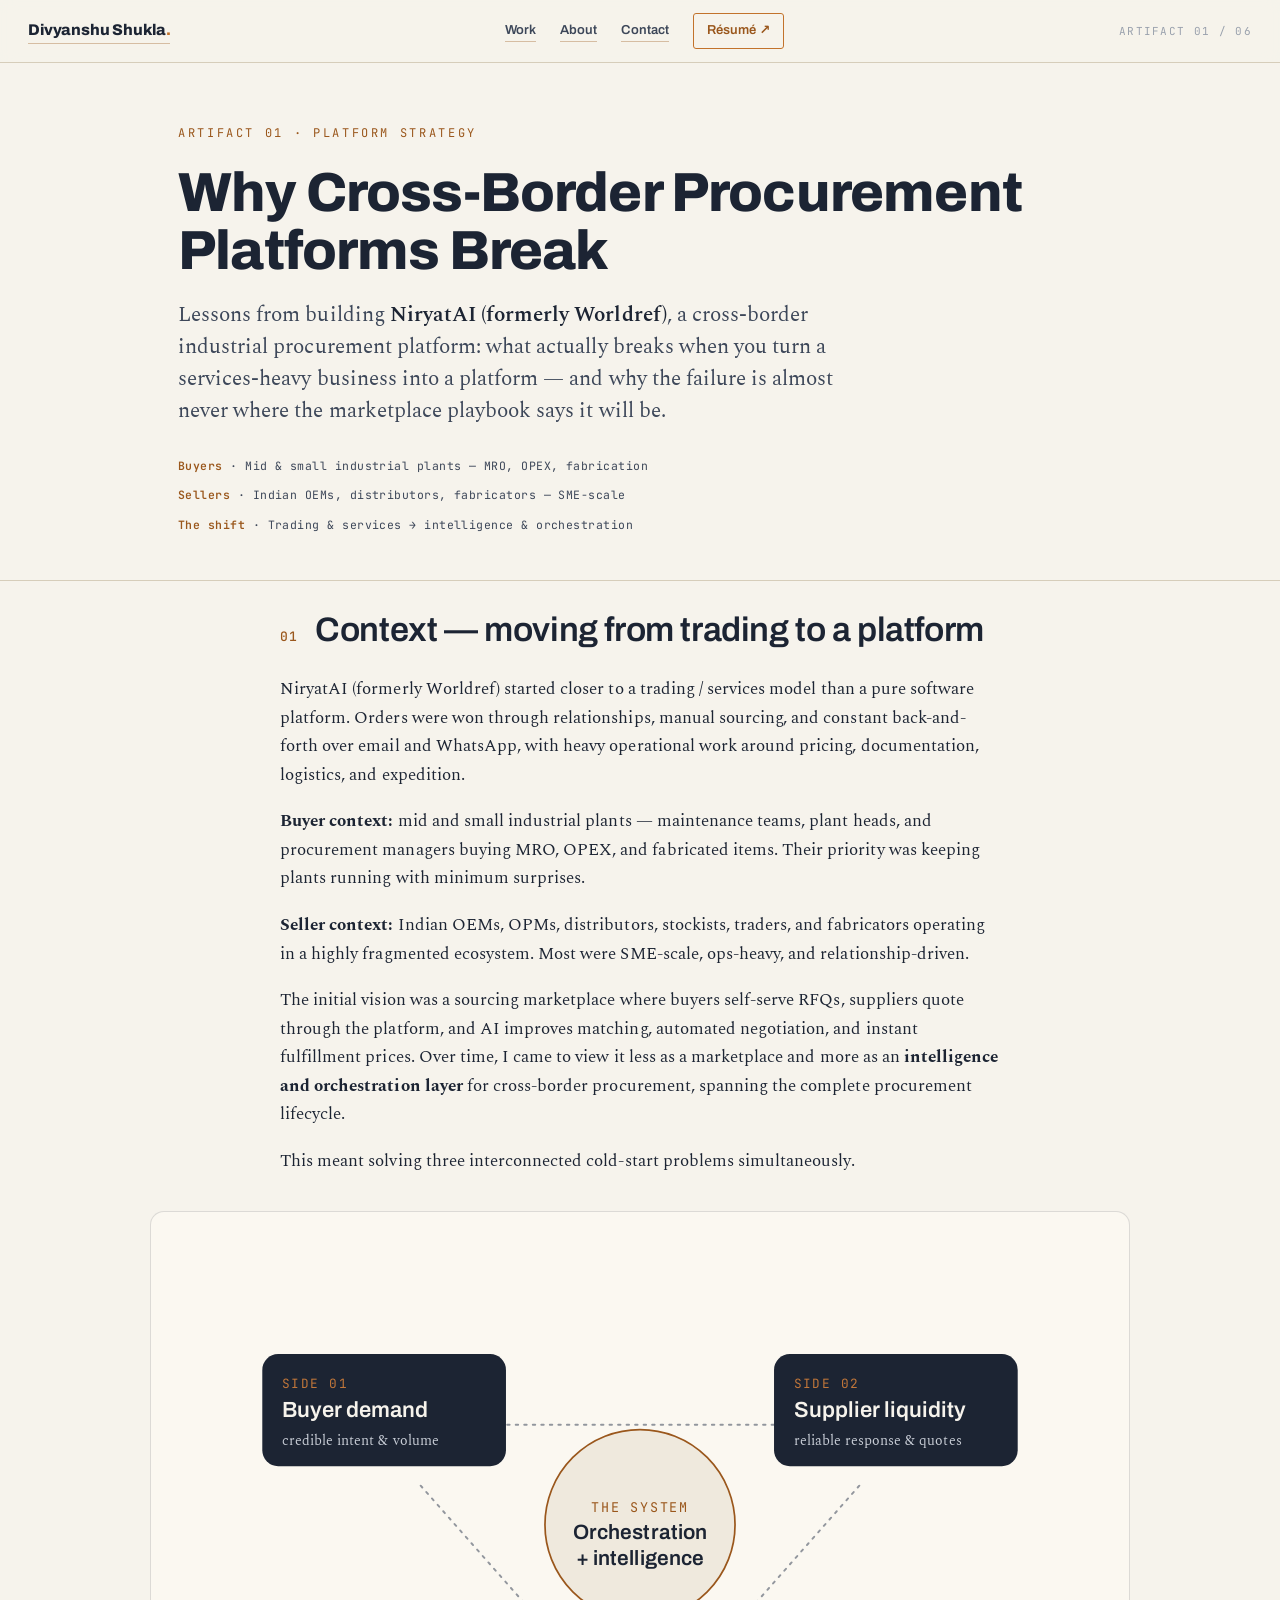
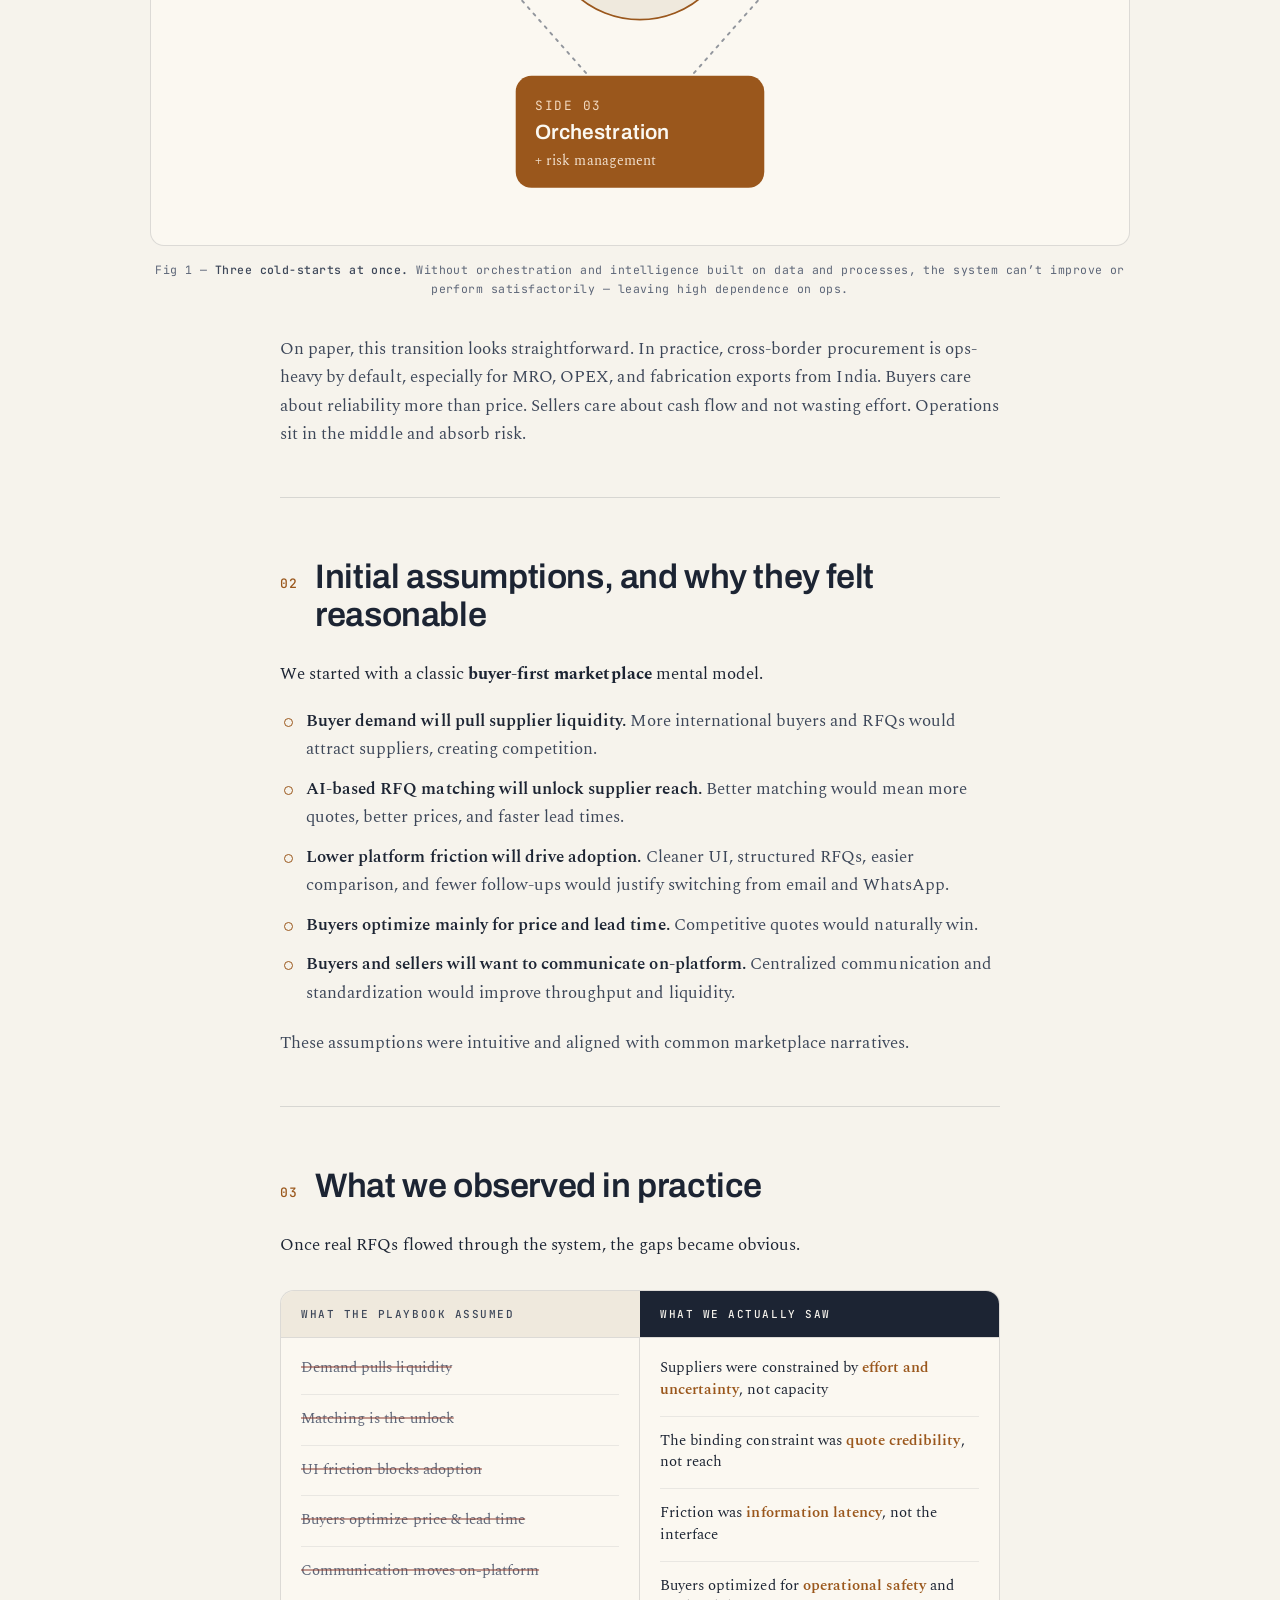
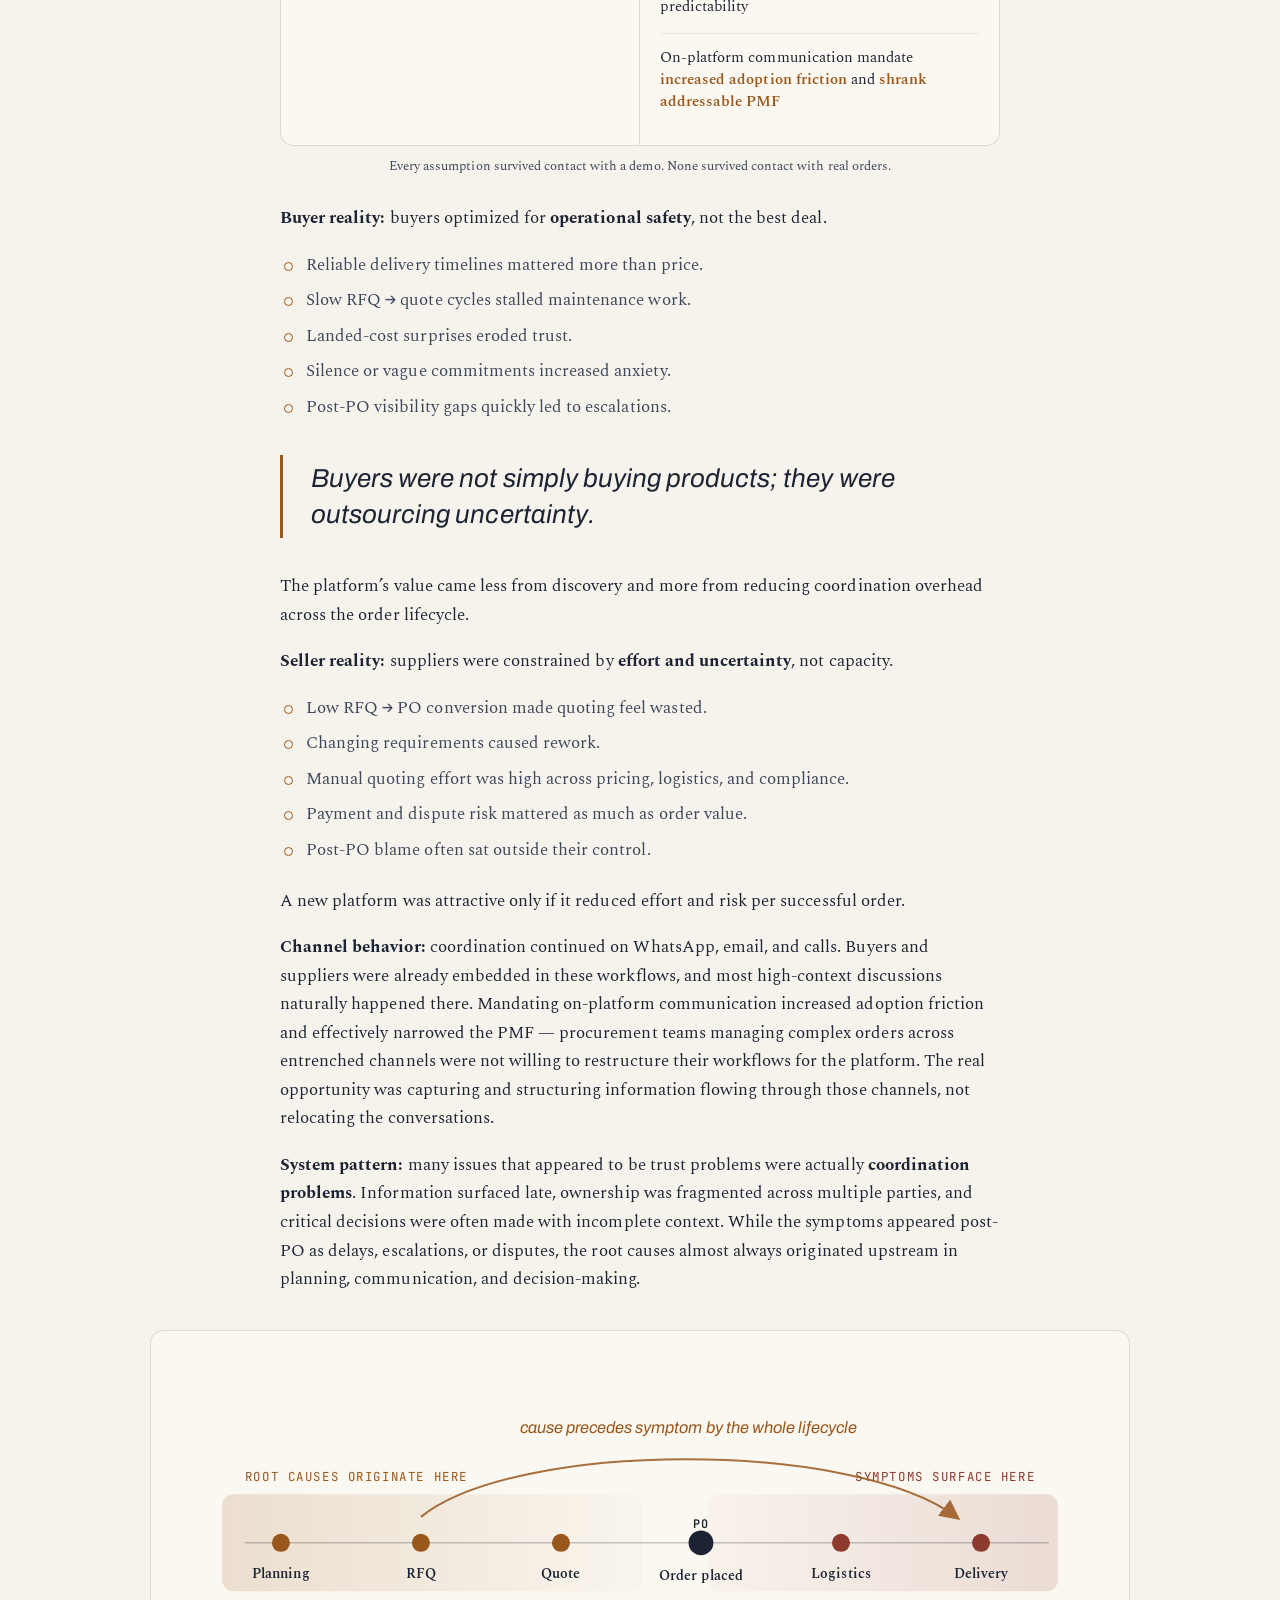
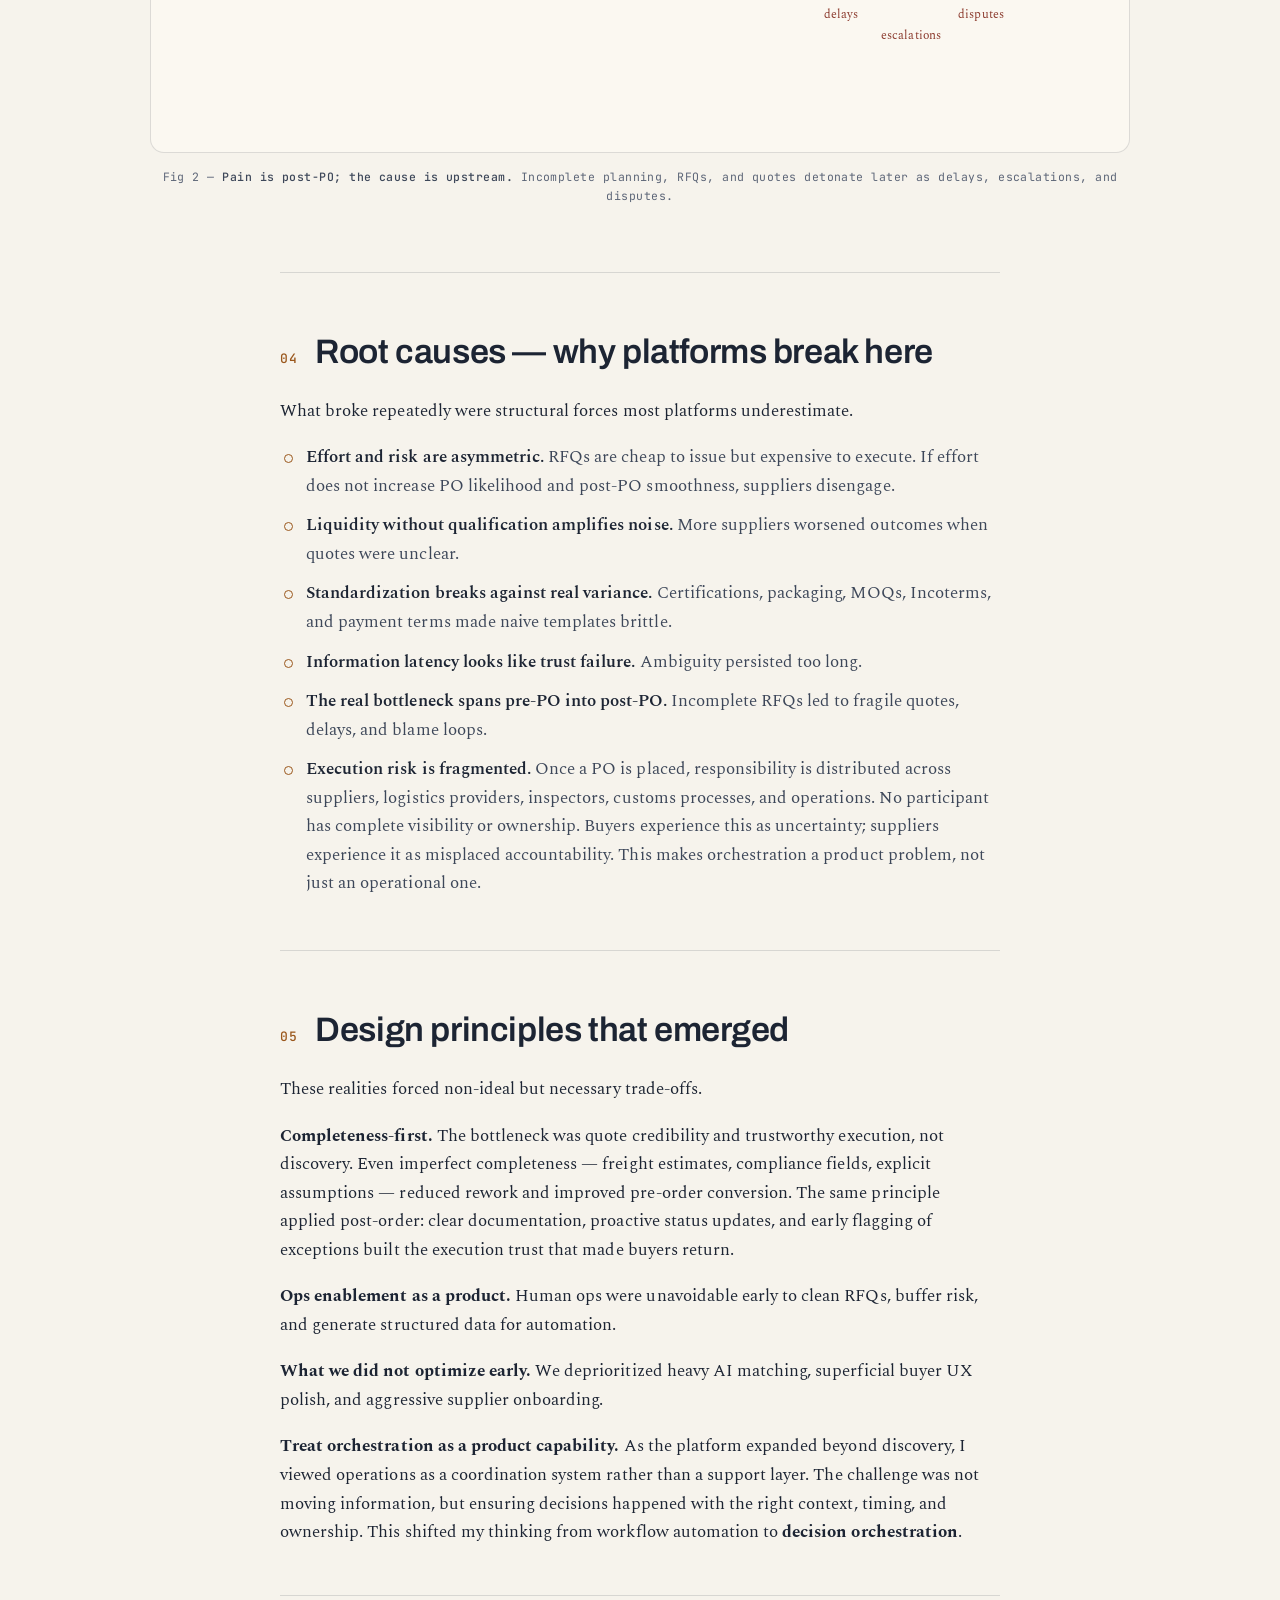
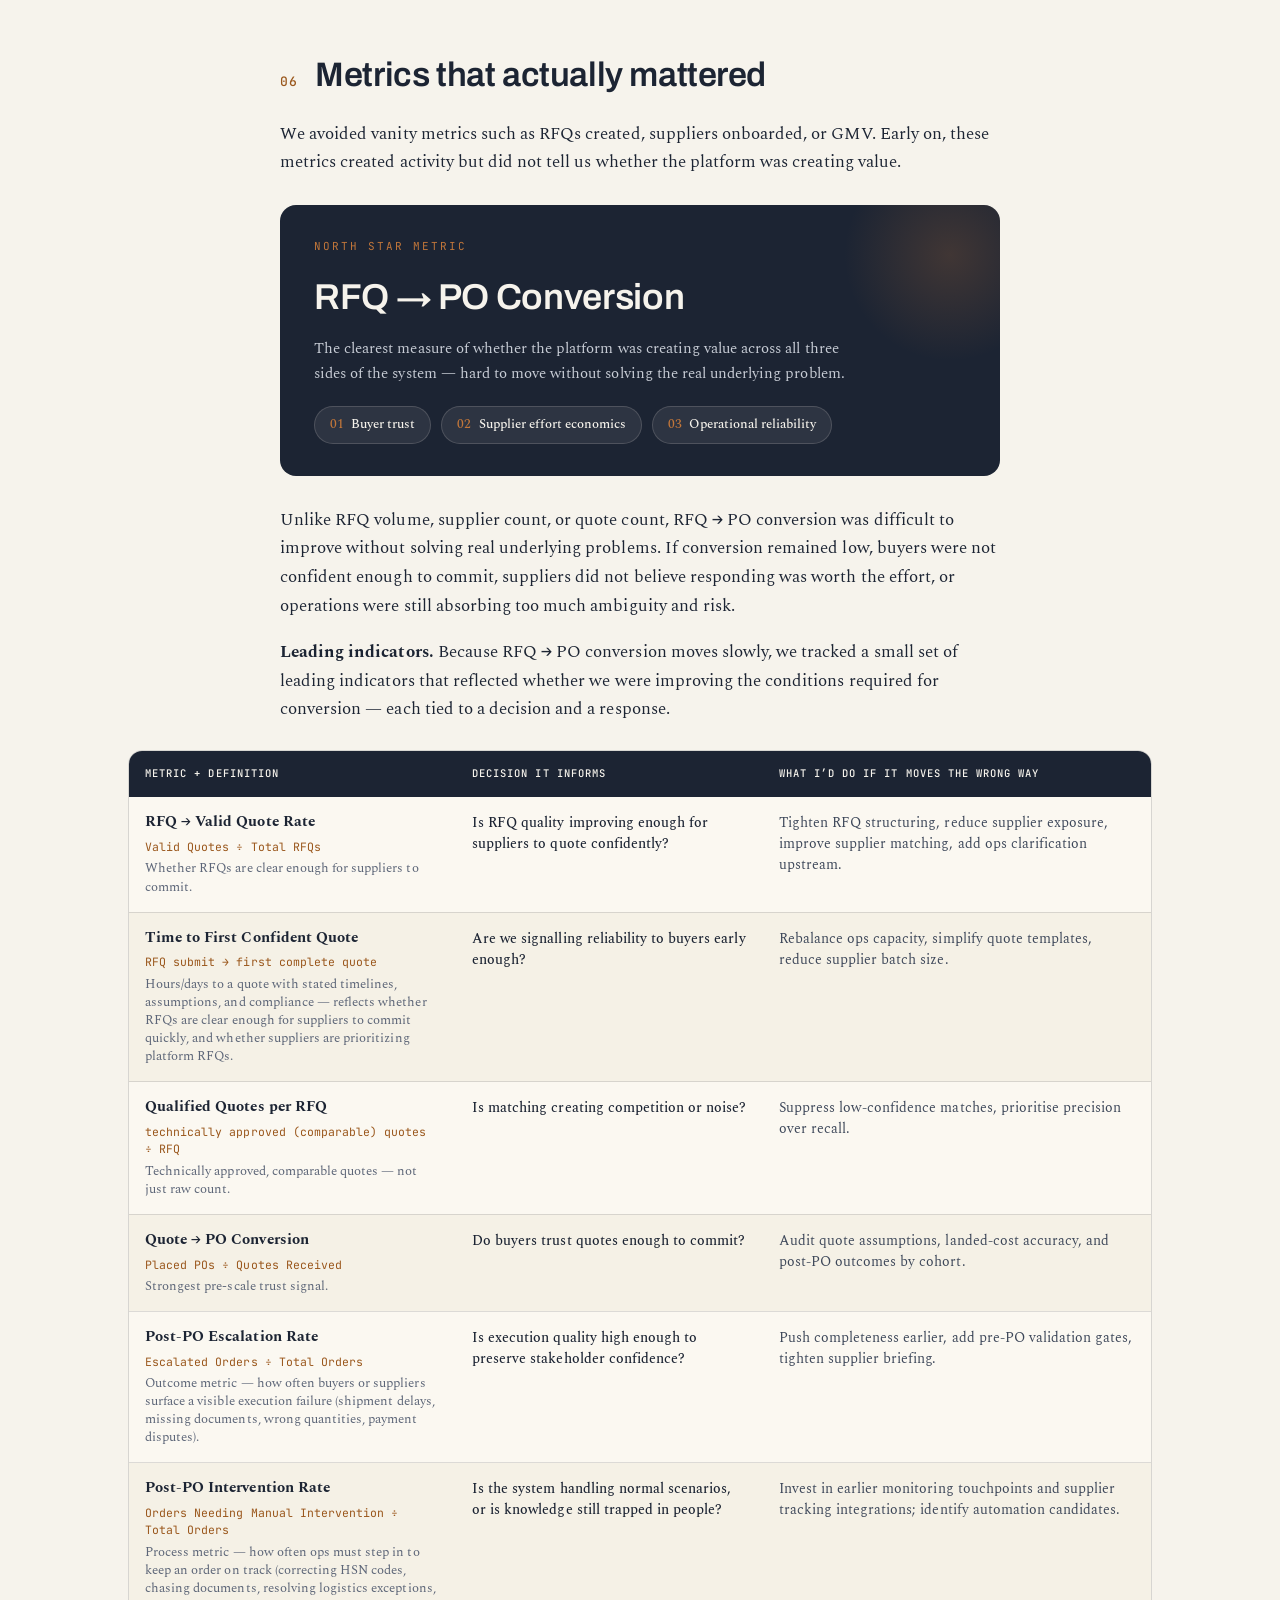
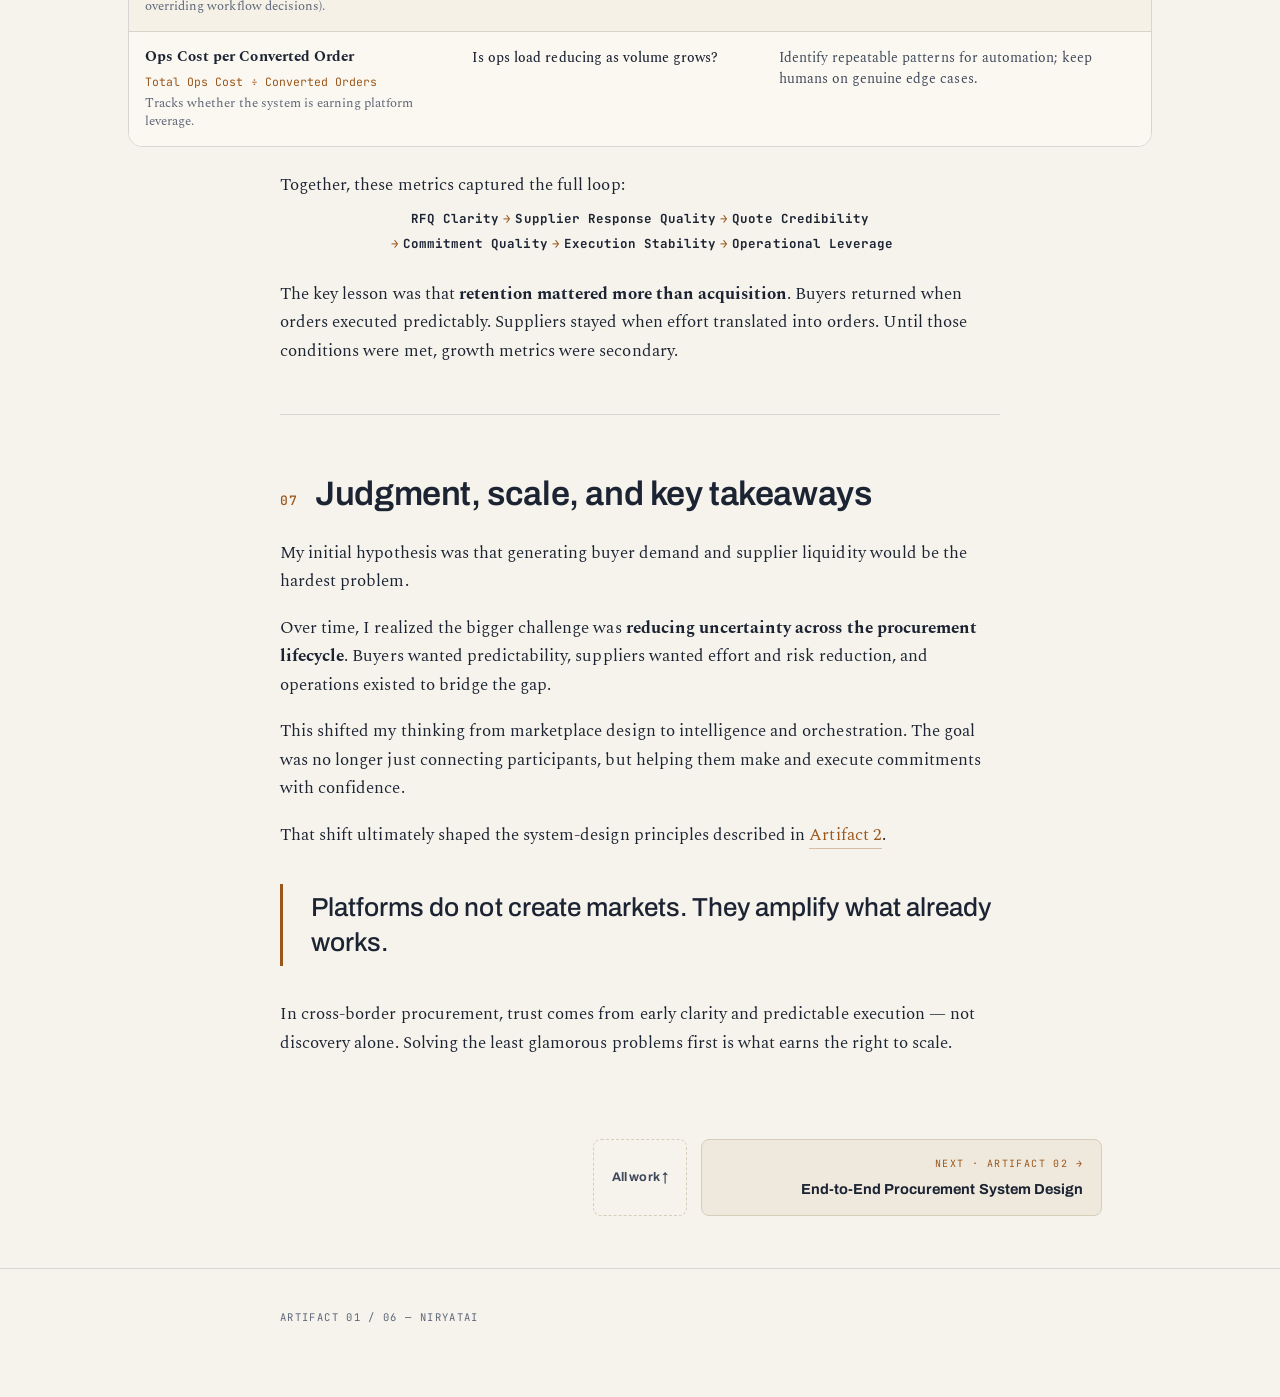
==== commit c0ca3227: "Normalize artifact headers to one shared pattern All six artifact top headers previously used differ" ====
--- a/artifact-1-why-platforms-break.html
+++ b/artifact-1-why-platforms-break.html
@@ -7,7 +7,7 @@
 <link rel="preconnect" href="https://fonts.googleapis.com">
 <link rel="preconnect" href="https://fonts.gstatic.com" crossorigin>
 <link href="https://fonts.googleapis.com/css2?family=Spectral:ital,wght@0,400;0,500;0,600;1,400&family=Archivo:wght@400;500;600;700;800&family=JetBrains+Mono:wght@400;500&display=swap" rel="stylesheet">
-<link rel="stylesheet" href="assets/pf-chrome.css">
+<link rel="stylesheet" href="assets/pf-chrome.css?v=2">
 <style>
   :root{
     --paper:#f6f3ec;
@@ -210,18 +210,20 @@
   <span class="pf-nav-num">Artifact 01 / 06</span>
 </nav>
 
+<header class="pf-hero">
+  <div class="pf-hero-in">
+    <p class="pf-eyebrow">Artifact 01 · Platform Strategy</p>
+    <h1 class="pf-title">Why Cross-Border Procurement Platforms Break</h1>
+    <p class="pf-standfirst">Lessons from building <b>NiryatAI (formerly Worldref)</b>, a cross-border industrial procurement platform: what actually breaks when you turn a services-heavy business into a platform — and why the failure is almost never where the marketplace playbook says it will be.</p>
+    <ul class="pf-meta">
+      <li><b>Buyers</b> · Mid &amp; small industrial plants — MRO, OPEX, fabrication</li>
+      <li><b>Sellers</b> · Indian OEMs, distributors, fabricators — SME-scale</li>
+      <li><b>The shift</b> · Trading &amp; services → intelligence &amp; orchestration</li>
+    </ul>
+  </div>
+</header>
+
 <div class="wrap">
-
-  <header class="hero reveal">
-    <p class="eyebrow">NiryatAI (formerly Worldref) — cross-border industrial procurement</p>
-    <h1>Why Cross-Border Procurement Platforms Break</h1>
-    <p class="lede">What actually breaks when you turn a services-heavy cross-border procurement business into a platform — and why the failure is almost never where the marketplace playbook says it will be. <b>This artifact shows how I think about real problems under real constraints.</b></p>
-    <div class="metastrip">
-      <div><div class="k">Buyers</div><div class="v">Mid &amp; small industrial plants — MRO, OPEX, fabrication</div></div>
-      <div><div class="k">Sellers</div><div class="v">Indian OEMs, distributors, fabricators — fragmented, SME-scale</div></div>
-      <div><div class="k">The shift</div><div class="v">Trading &amp; services → intelligence &amp; orchestration layer</div></div>
-    </div>
-  </header>
 
   <!-- 01 CONTEXT -->
   <section class="reveal">
--- a/assets/pf-chrome.css
+++ b/assets/pf-chrome.css
@@ -81,3 +81,32 @@
   .pf-pager{grid-template-columns:1fr;padding:26px 20px 8px}
   .pf-pager .next,.pf-pager .prev{text-align:left}
 }
+
+/* ---- Artifact hero / masthead (shared across all six artifacts) ---- */
+.pf-hero{border-bottom:1px solid var(--pf-line)}
+.pf-hero-in{max-width:980px;margin:0 auto;padding:60px 28px 46px}
+.pf-hero .pf-eyebrow{
+  font-family:'JetBrains Mono',ui-monospace,monospace;font-size:12px;
+  letter-spacing:.22em;text-transform:uppercase;color:var(--pf-signal-deep);
+  margin:0 0 22px}
+.pf-hero .pf-title{
+  font-family:'Archivo',system-ui,sans-serif;font-weight:800;
+  font-size:clamp(33px,5.2vw,55px);line-height:1.05;letter-spacing:-.015em;
+  color:var(--pf-ink);margin:0 0 20px}
+.pf-hero .pf-title em{font-style:italic;color:var(--pf-signal-deep)}
+.pf-hero .pf-standfirst{
+  font-family:'Spectral',Georgia,serif;font-size:clamp(18px,2.1vw,21px);
+  line-height:1.52;color:var(--pf-ink-soft);max-width:64ch;margin:0}
+.pf-hero .pf-standfirst b{color:var(--pf-ink);font-weight:600}
+.pf-hero .pf-meta{
+  display:flex;flex-wrap:wrap;gap:10px 26px;margin:28px 0 0;padding:0;
+  list-style:none;font-family:'JetBrains Mono',ui-monospace,monospace;
+  font-size:11.5px;letter-spacing:.04em;color:var(--pf-ink-soft)}
+.pf-hero .pf-meta b{color:var(--pf-signal-deep);font-weight:600}
+.pf-hero .pf-tags{display:flex;flex-wrap:wrap;gap:9px;margin:26px 0 0}
+.pf-hero .pf-tags span{
+  font-family:'JetBrains Mono',ui-monospace,monospace;font-size:11px;
+  letter-spacing:.1em;text-transform:uppercase;color:var(--pf-signal-deep);
+  border:1px solid var(--pf-line);border-radius:3px;padding:5px 11px;
+  background:var(--pf-paper-2)}
+@media(max-width:680px){.pf-hero-in{padding:40px 20px 30px}}
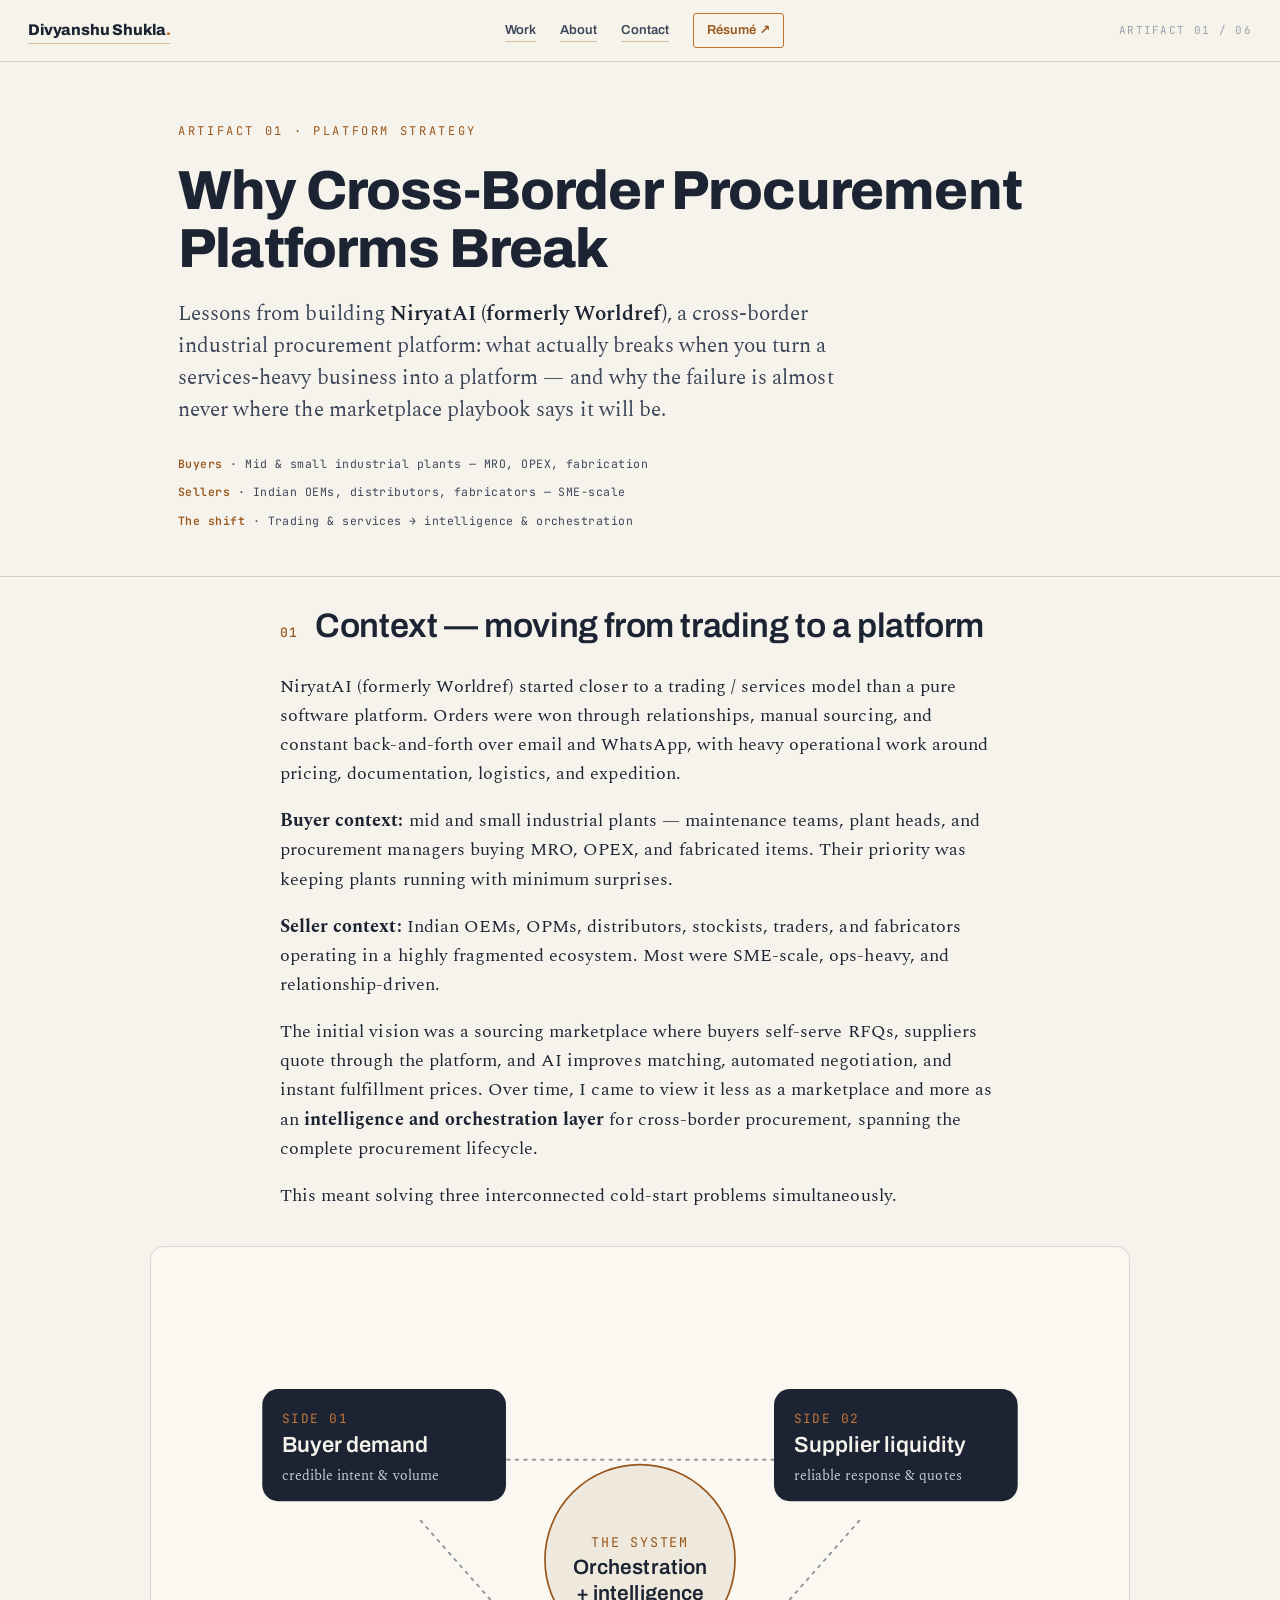
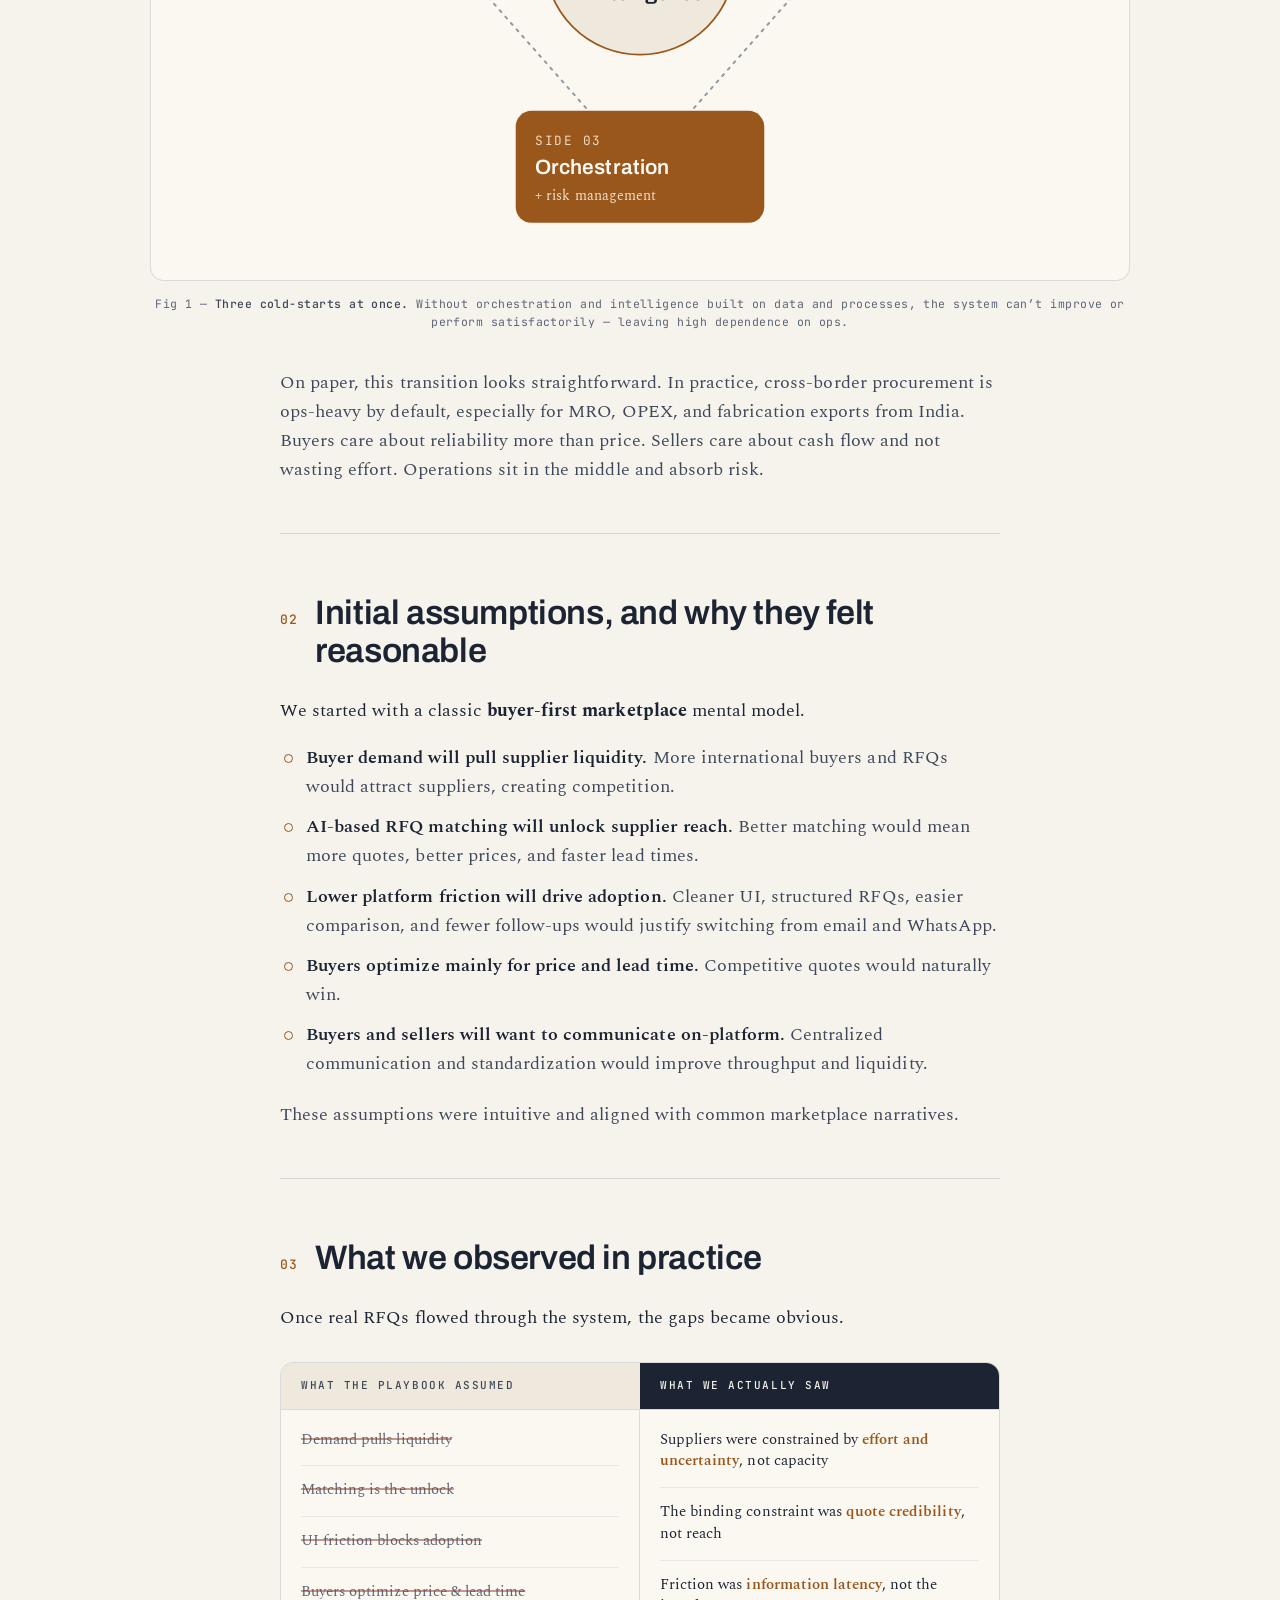
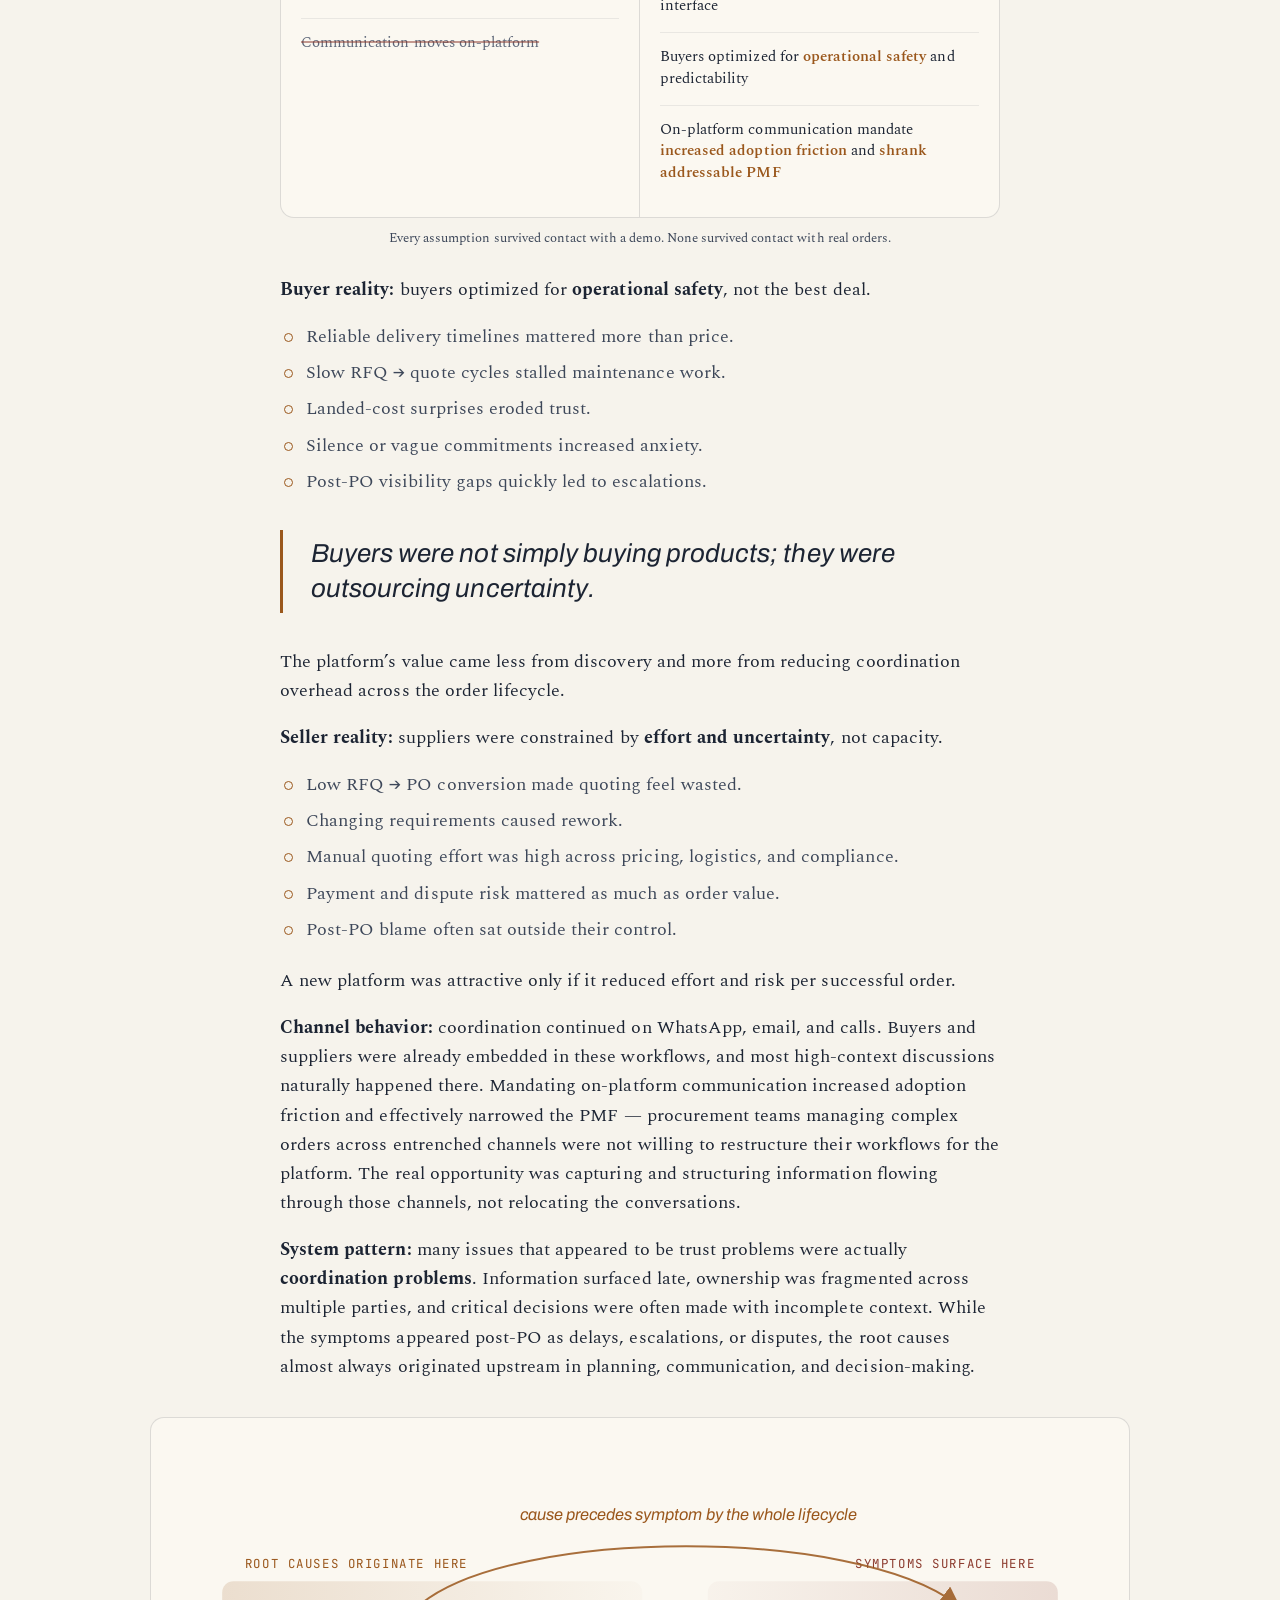
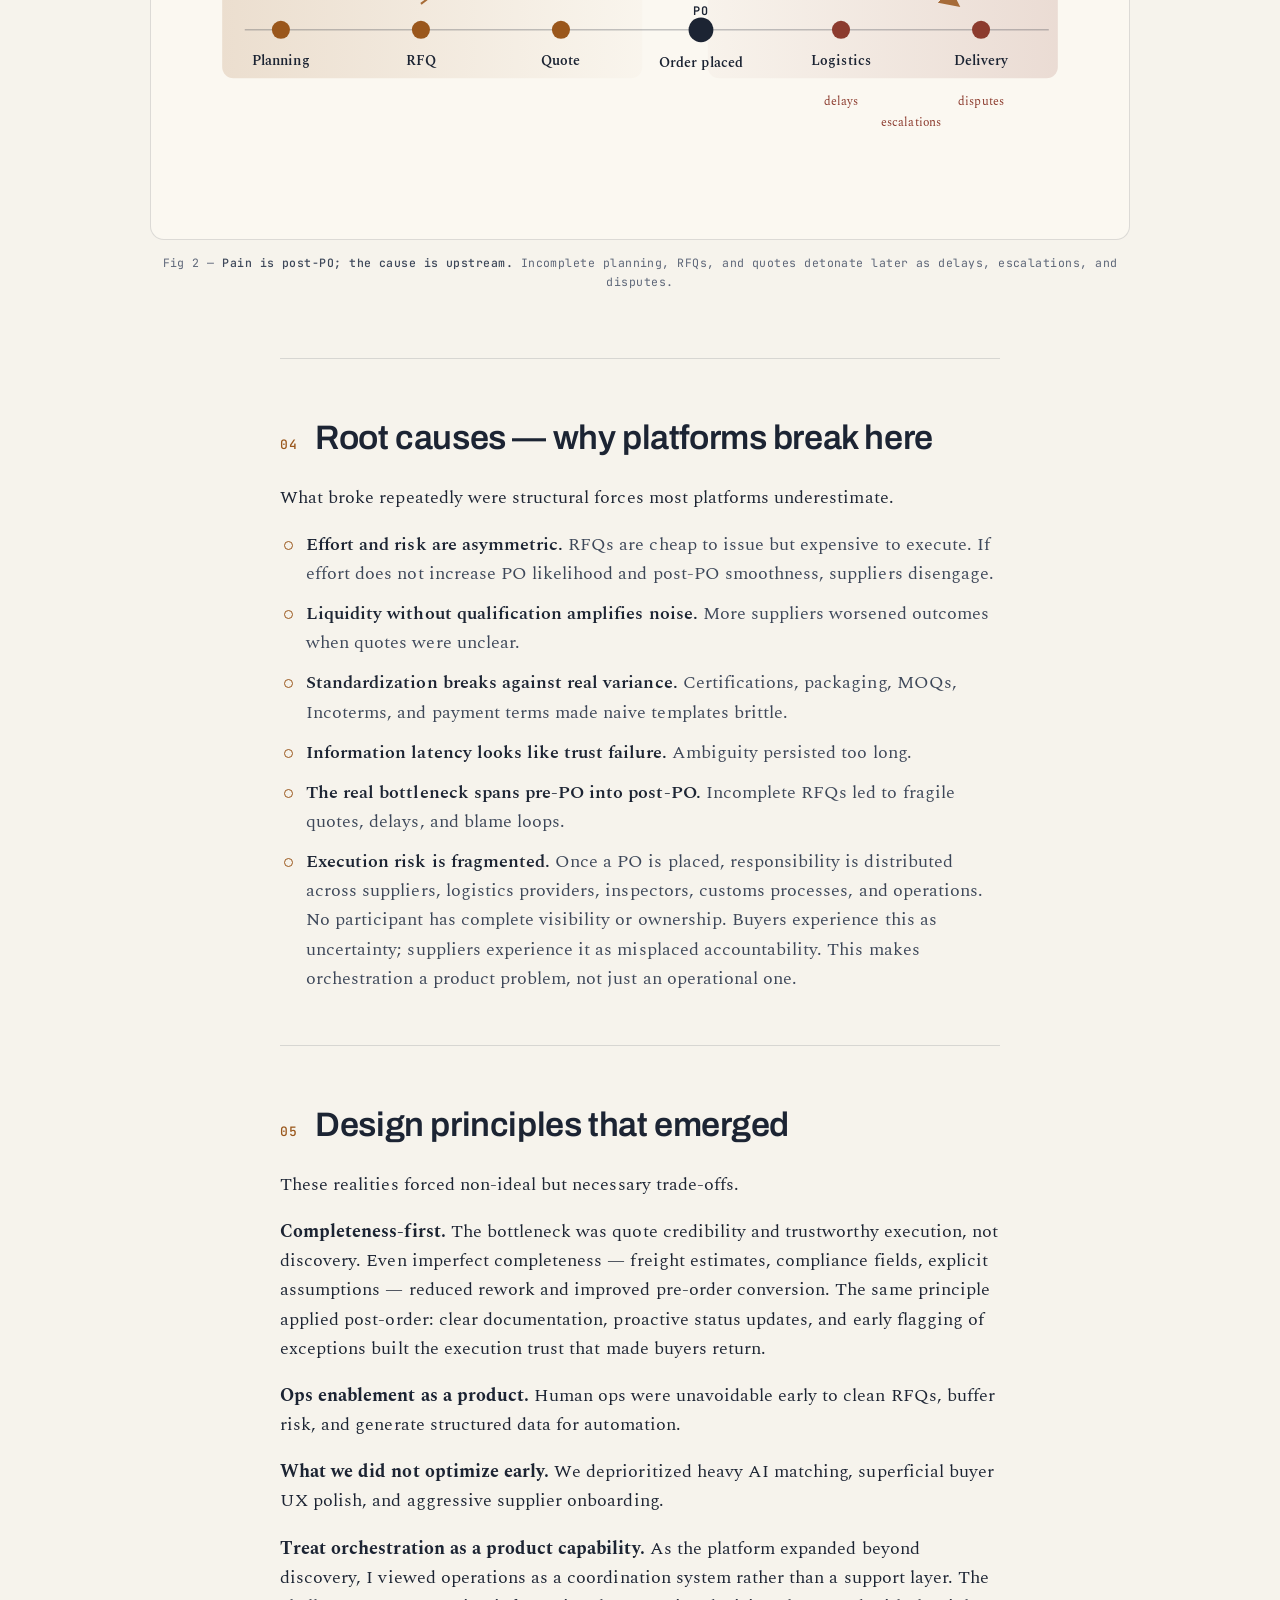
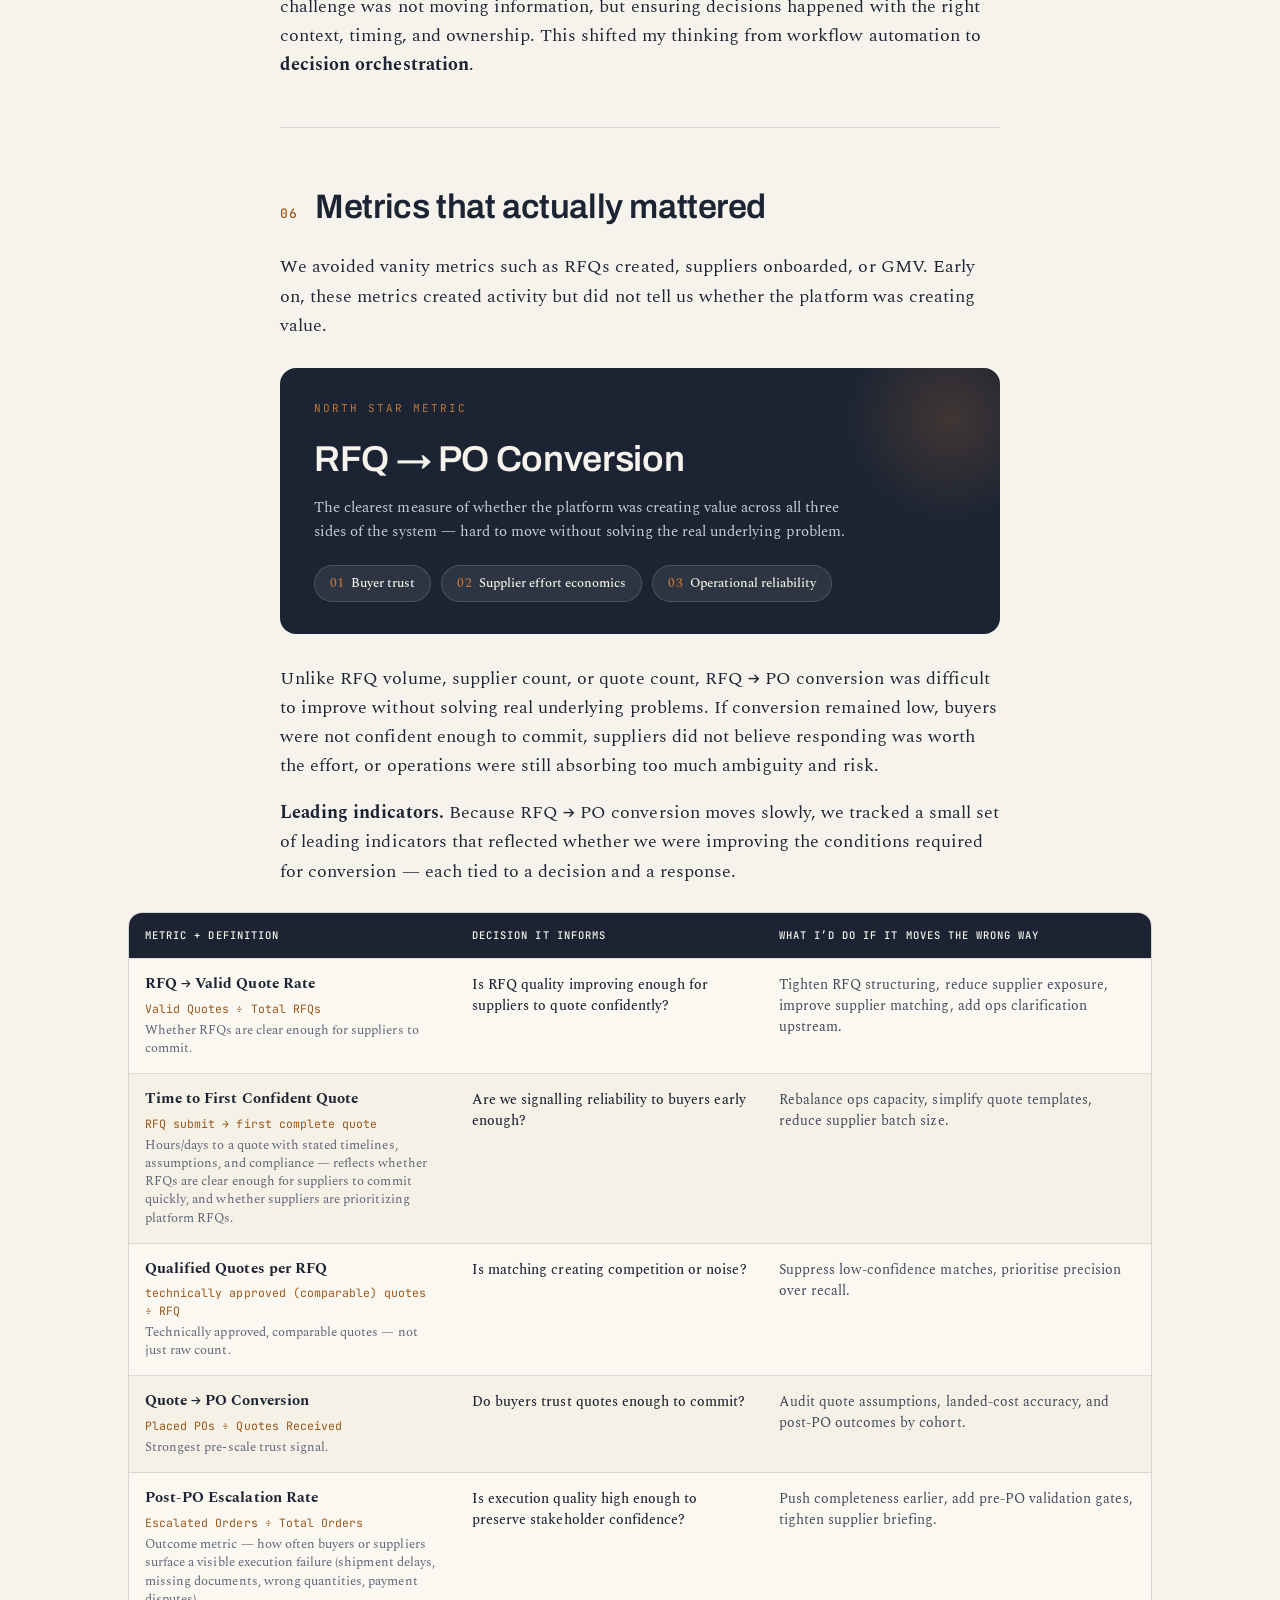
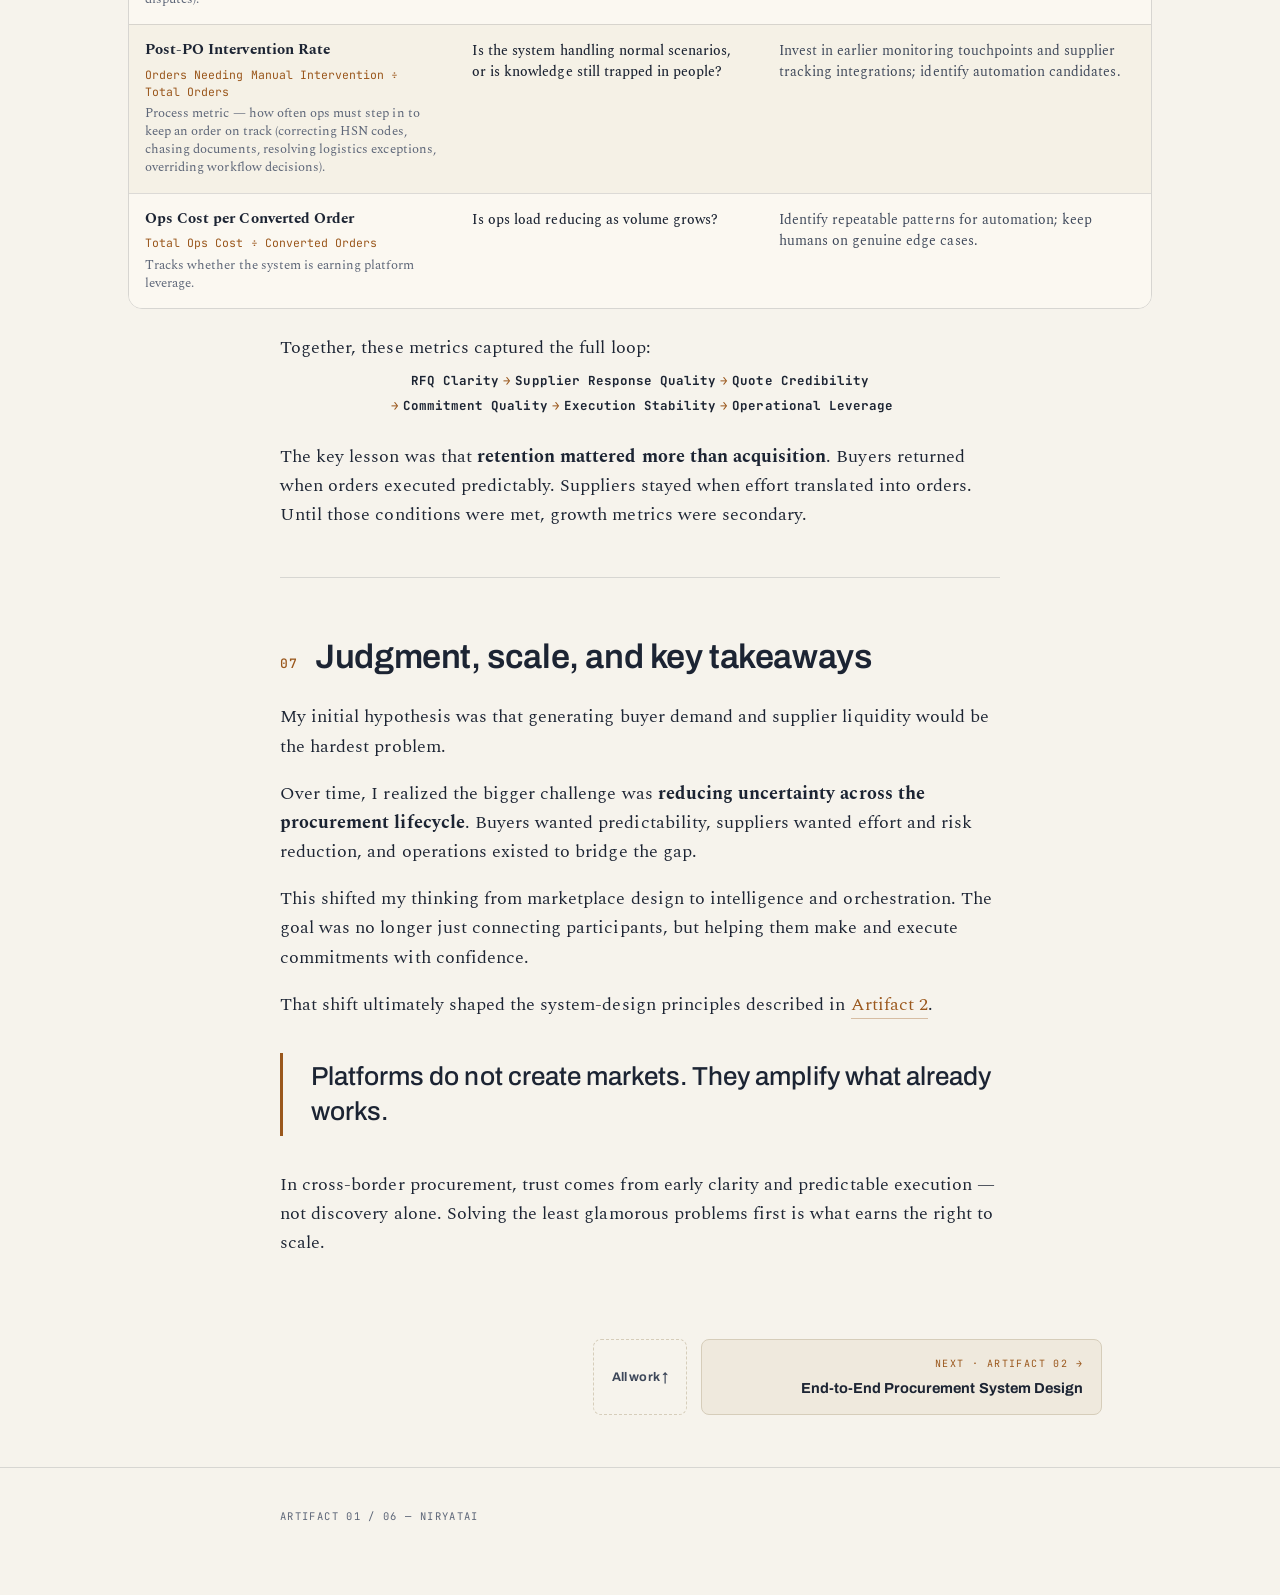
==== commit f329096f: "Normalize body typography across artifacts Body font-size was inconsistent between artifacts: artifa" ====
--- a/artifact-1-why-platforms-break.html
+++ b/artifact-1-why-platforms-break.html
@@ -30,7 +30,7 @@
   html{-webkit-text-size-adjust:100%}
   body{
     margin:0;background:var(--paper);color:var(--ink);
-    font-family:var(--sans);font-size:17px;line-height:1.68;
+    font-family:var(--sans);font-size:18px;line-height:1.62;
     font-weight:400;letter-spacing:.002em;
     -webkit-font-smoothing:antialiased;text-rendering:optimizeLegibility;
   }
@@ -174,7 +174,7 @@
   .reveal.in{opacity:1;transform:none}
 
   @media (max-width:680px){
-    body{font-size:16px}
+    body{font-size:17px}
     .wrap{padding:0 20px}
     .sechead{gap:12px}
     .metastrip div{flex:1 1 46%}
